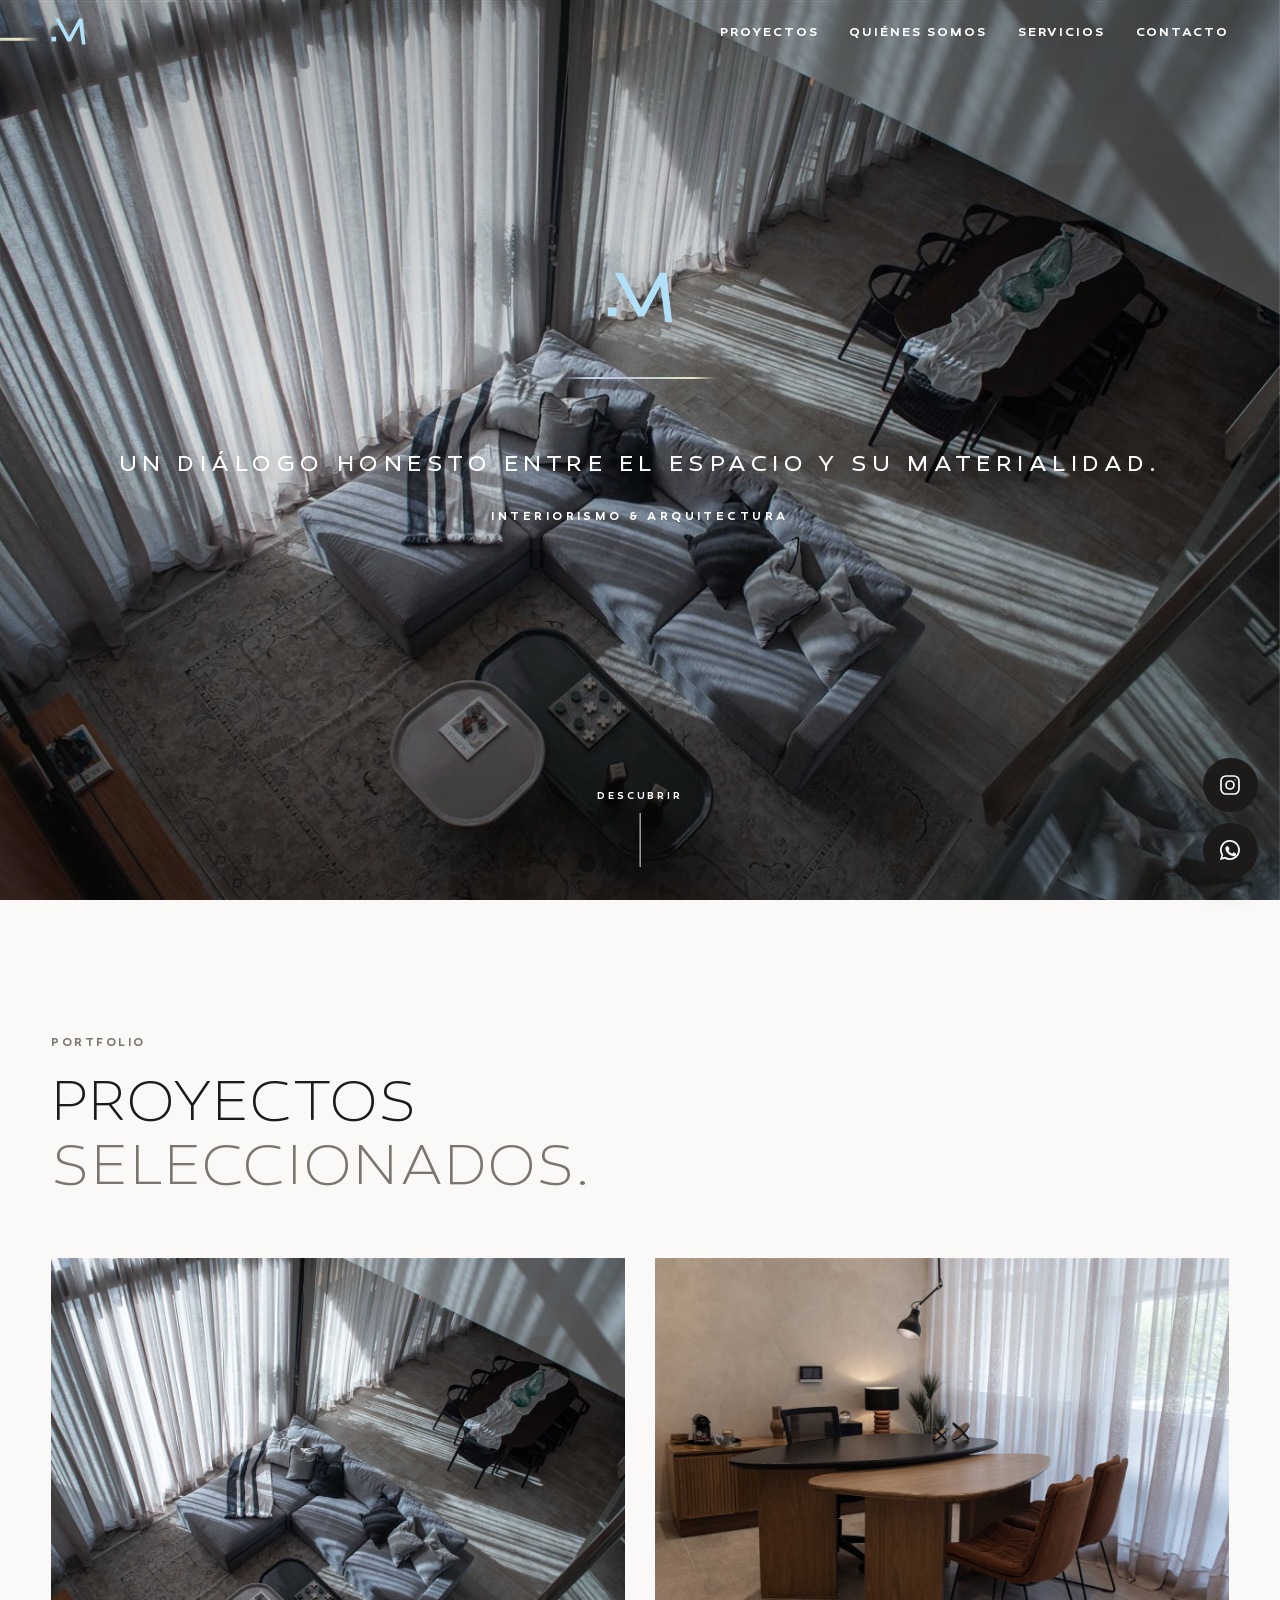
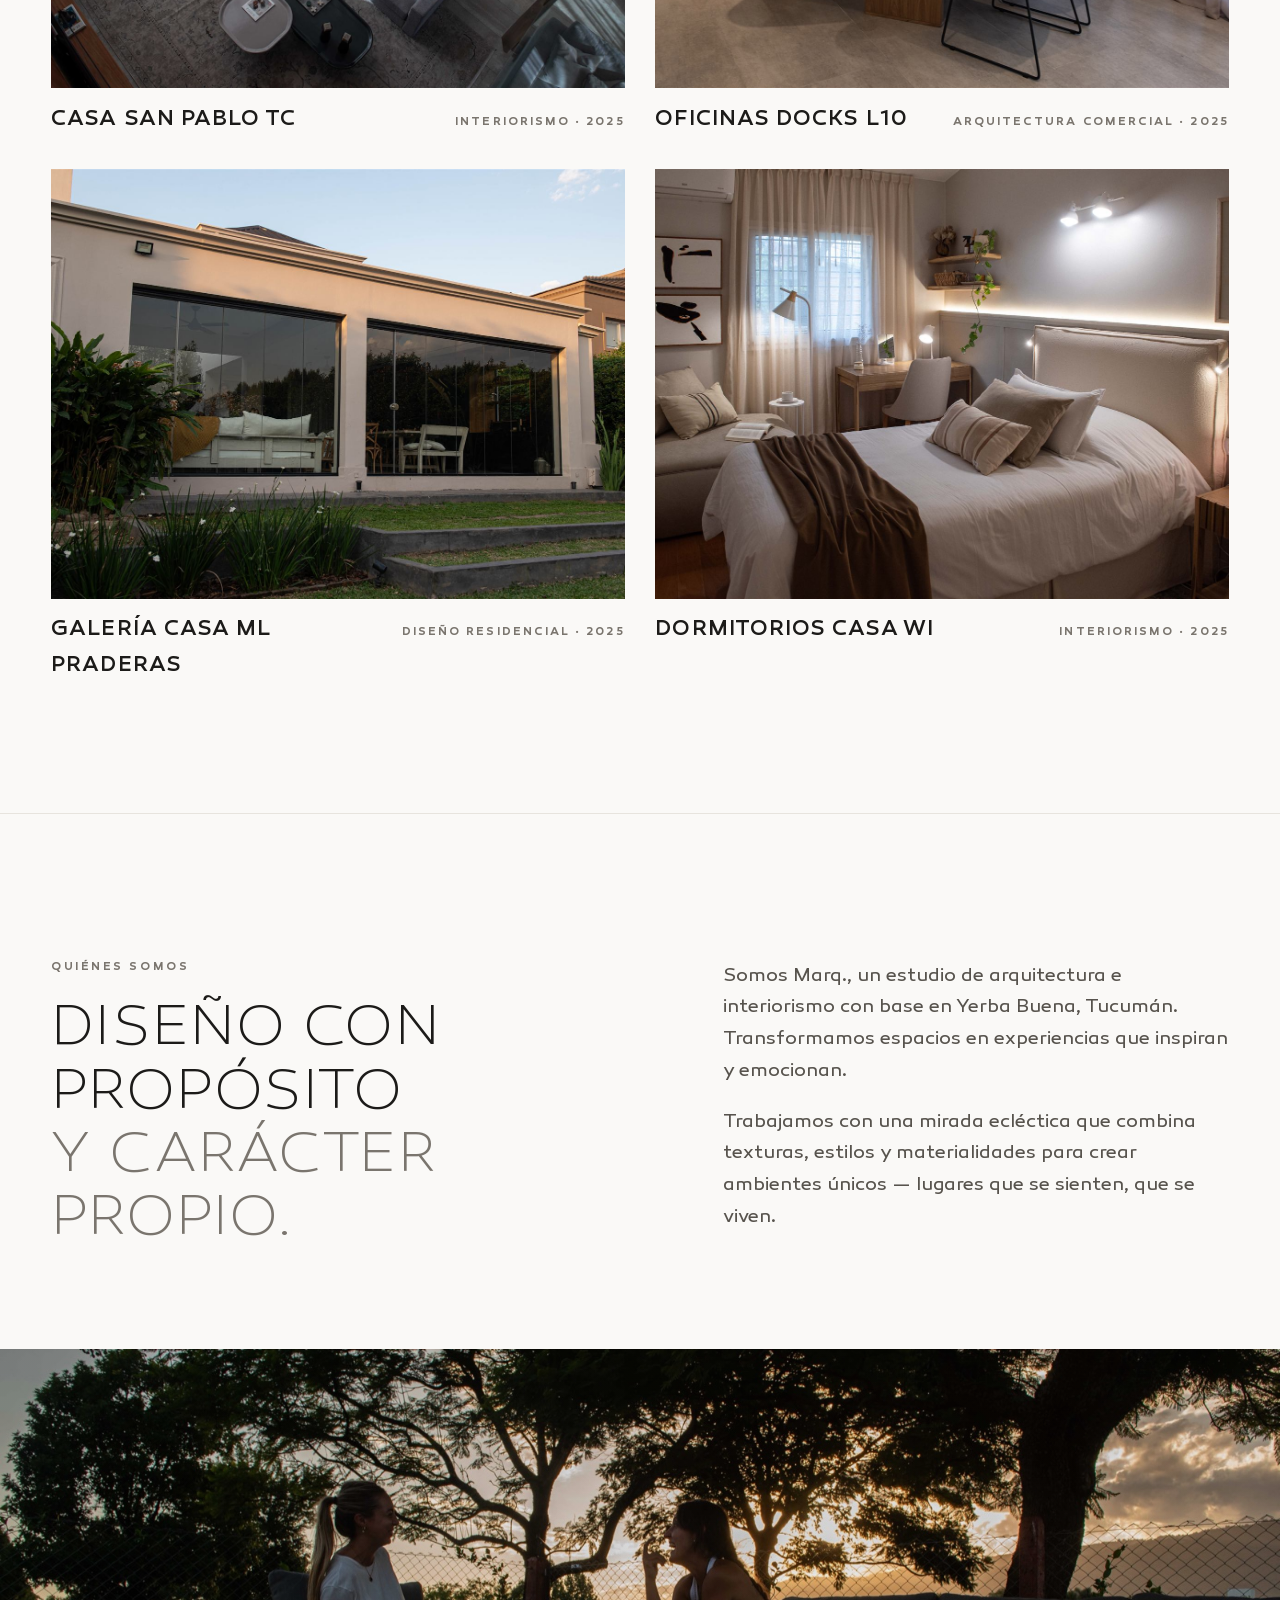
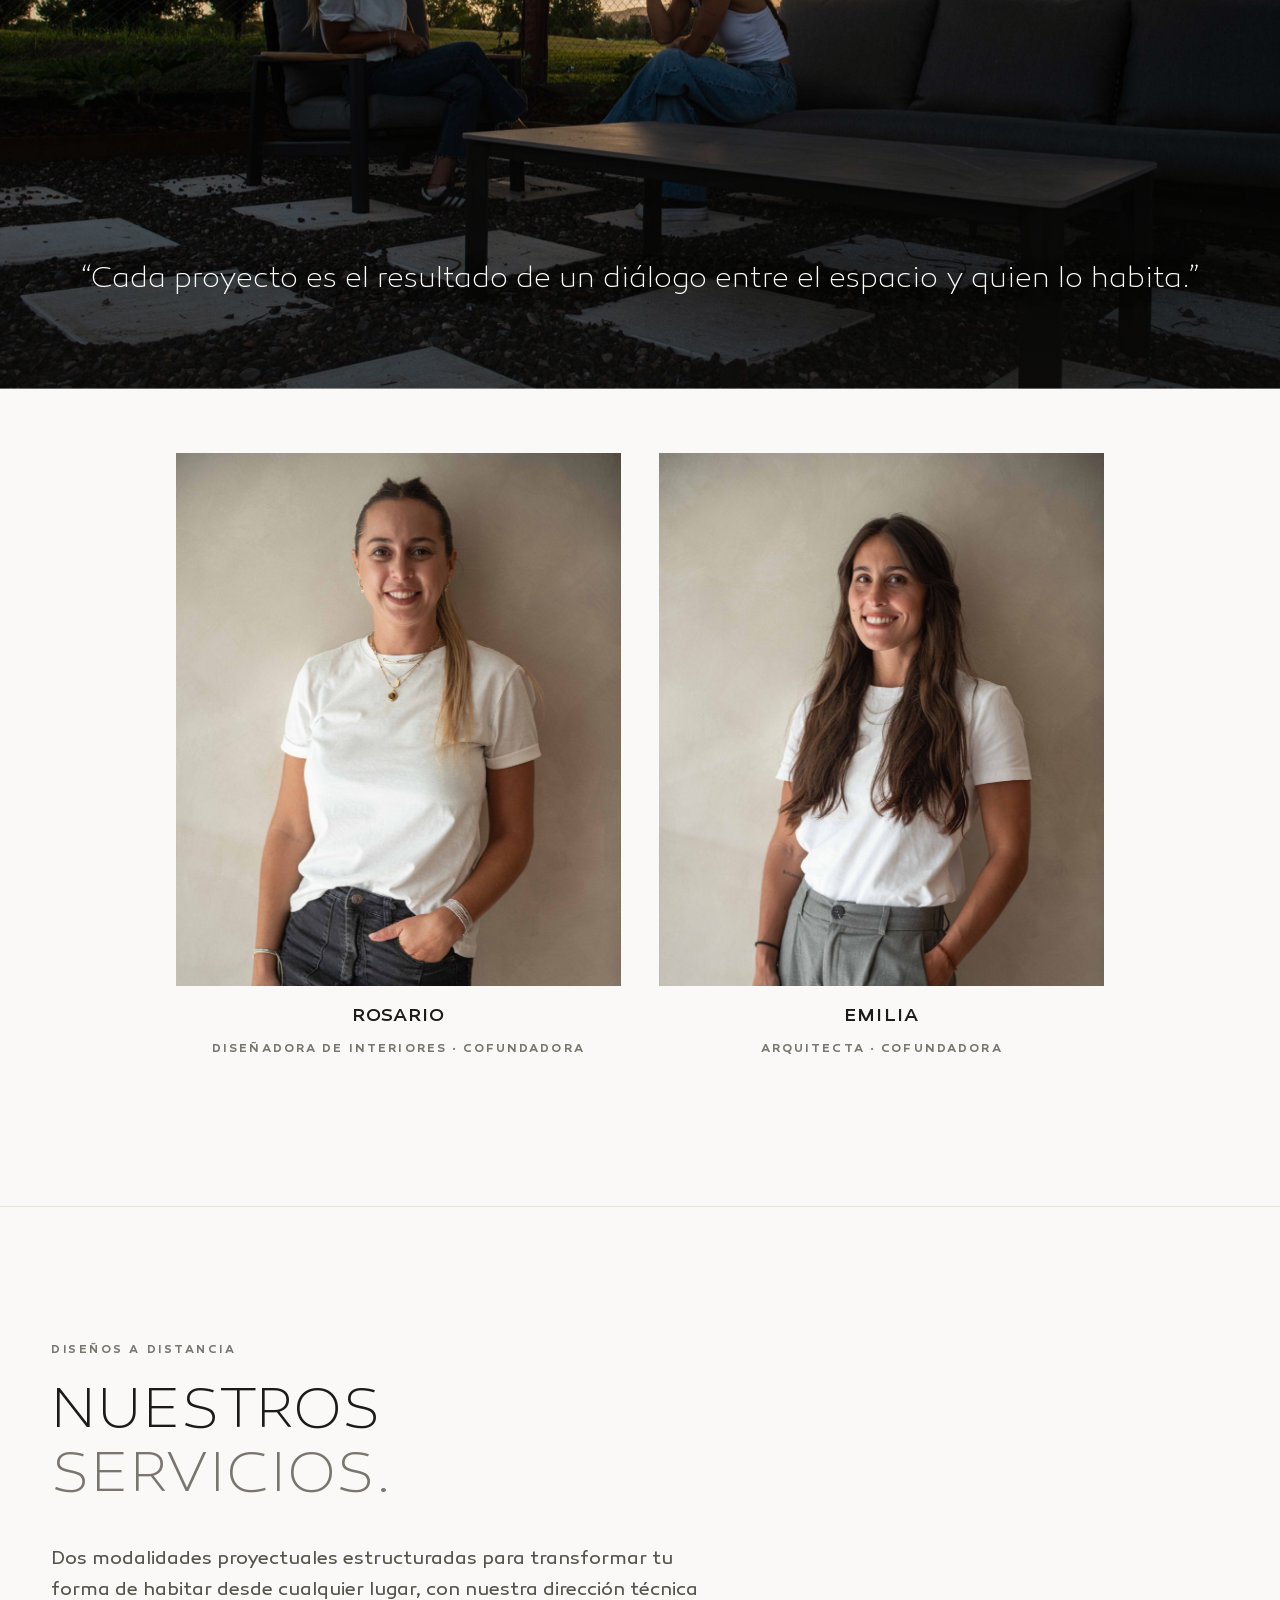
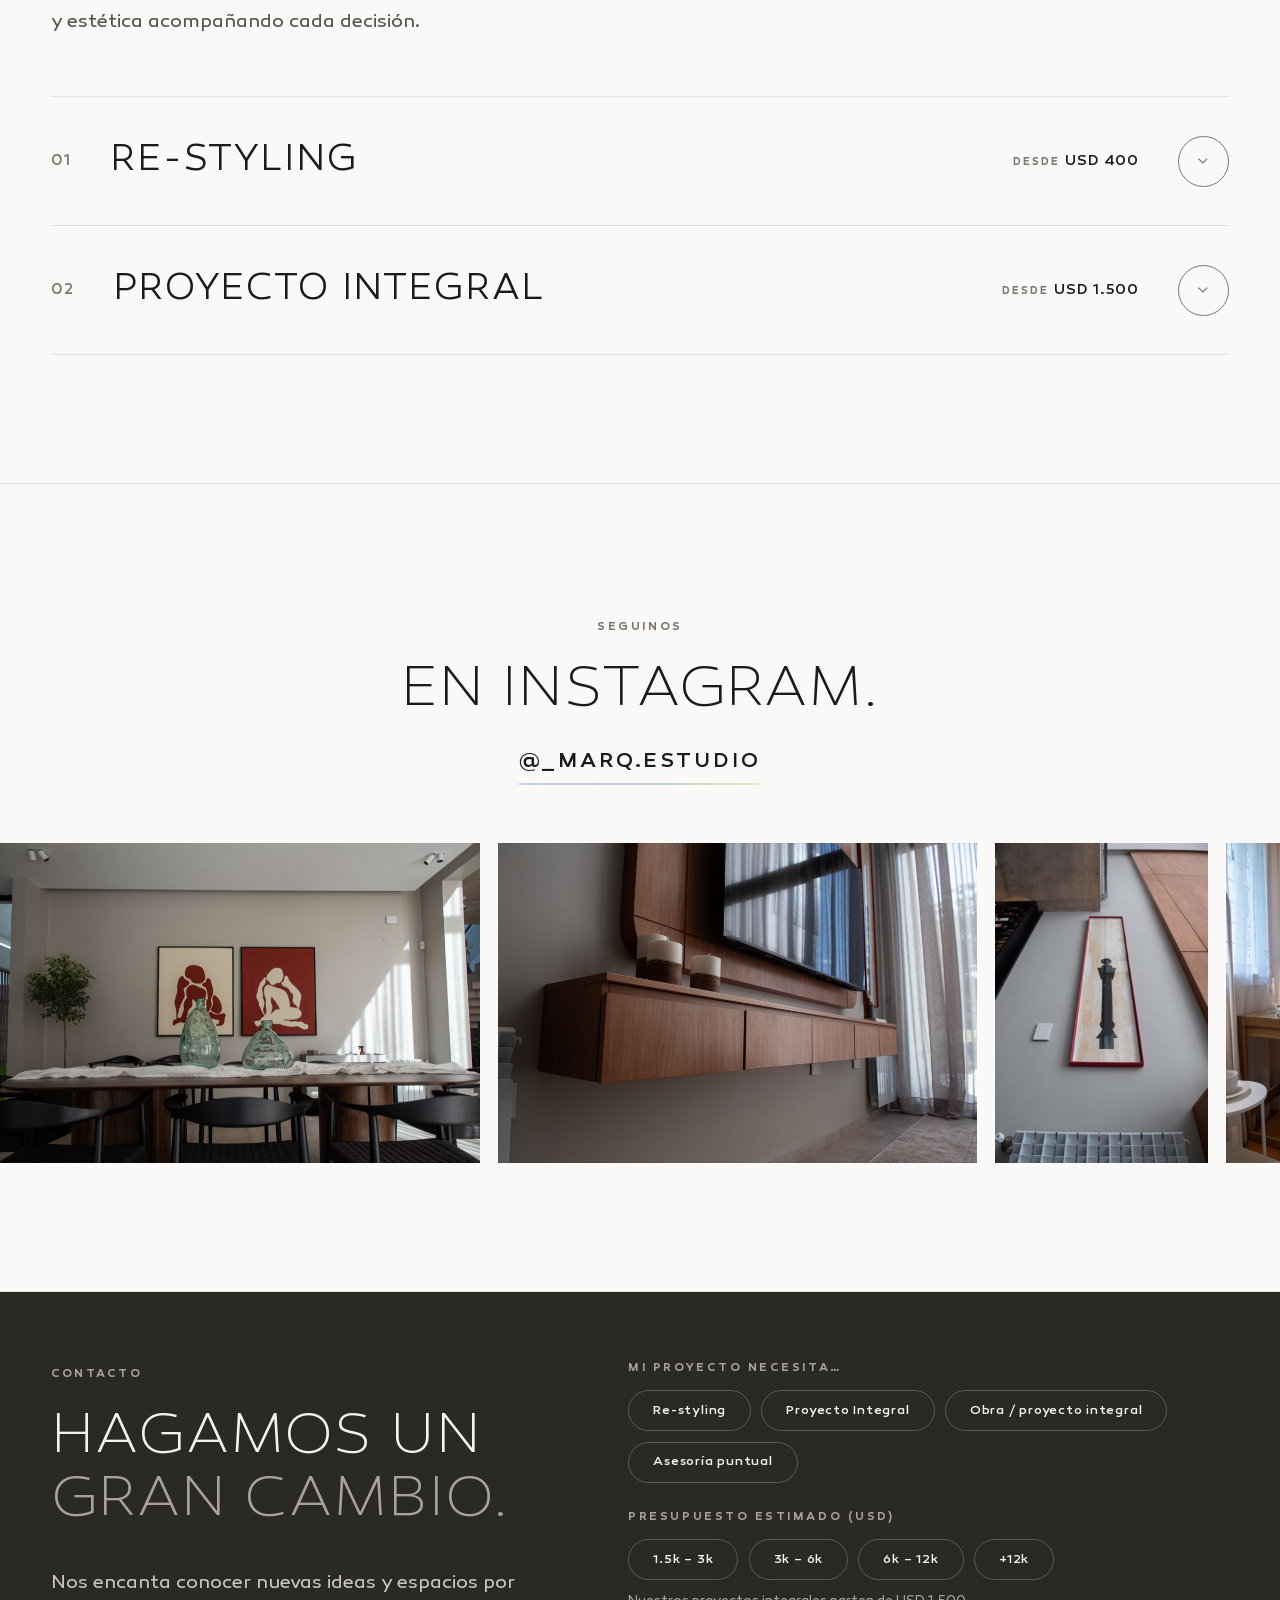
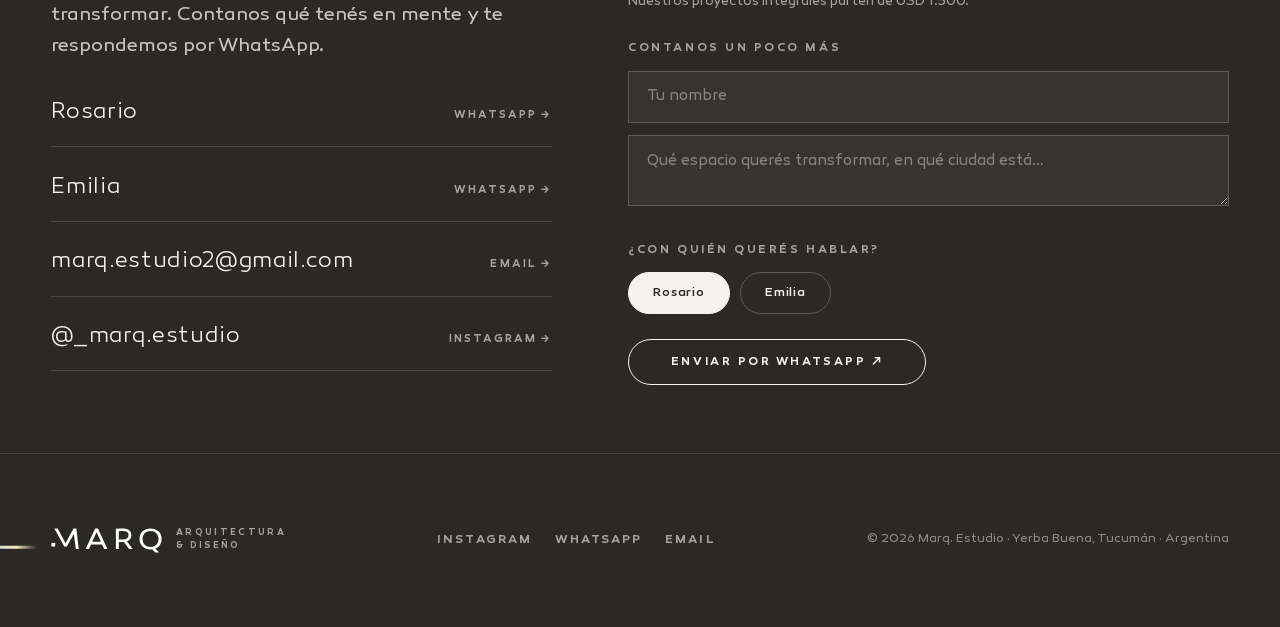
==== index.html @ 206eb99b "Contacto más compacto: el botón de envío entra en pantalla sin cortarse Se ajustan padding de secció" ====
<!DOCTYPE html>
<html lang="es">
<head>
<!--
THESIS: Vidriera-galería de Marq.: la obra fotografiada protagoniza sobre blanco cálido y
todo camino termina en un contacto por WhatsApp; rechaza el home oscuro con overlays del sitio anterior.
OWN-WORLD: Blanco cálido #FAF9F7, tinta #1C1B19, taupe del logo #7A756E, hairlines; Canaro (7 pesos)
como única voz; el degradé iridiscente del logo como único acento (punto de la marca, hairlines, barras).
Galerías justificadas tipo Google Fotos; franja carbón .M en cada obra.
STORY: El visitante entra por una foto a pantalla completa con la .M, entiende qué hace el estudio,
recorre obras, conoce a Rosario y Emilia, compara dos servicios con entregables y precios "desde",
y escribe por WhatsApp en un toque.
FIRST VIEWPORT: foto fullscreen con Ken Burns lento, .M centrada sobre el eslogan, nav transparente,
indicador de scroll, botón WhatsApp flotante.
FORM: dirección pineada por el cliente — estética renstudio.ar traducida a Canaro y a la marca Marq.
-->
<meta charset="utf-8">
<meta name="viewport" content="width=device-width, initial-scale=1">
<title>Marq. Estudio — Arquitectura &amp; Interiorismo</title>
<meta name="description" content="Marq. Estudio: arquitectura e interiorismo en Yerba Buena, Tucumán. Espacios que inspiran y emocionan.">
<link rel="canonical" href="https://marqestudio.com.ar/">
<meta property="og:type" content="website">
<meta property="og:site_name" content="Marq. Estudio">
<meta property="og:title" content="Marq. Estudio — Arquitectura &amp; Interiorismo">
<meta property="og:description" content="Espacios que inspiran y emocionan. Arquitectura e interiorismo en Yerba Buena, Tucumán.">
<meta property="og:url" content="https://marqestudio.com.ar/">
<meta property="og:image" content="https://marqestudio.com.ar/assets/brand/og.jpg">
<meta property="og:image:width" content="1200">
<meta property="og:image:height" content="630">
<meta property="og:locale" content="es_AR">
<meta name="twitter:card" content="summary_large_image">
<link rel="icon" href="assets/brand/favicon.svg?v=6" type="image/svg+xml">
<link rel="preload" href="assets/fonts/canaro/Canaro-ExtraLight.woff2" as="font" type="font/woff2" crossorigin>
<link rel="preload" href="assets/fonts/canaro/Canaro-Book.woff2" as="font" type="font/woff2" crossorigin>
<link rel="stylesheet" href="css/site.css?v=26">
</head>
<body>

<main id="app" style="min-height:100svh"></main>

<script src="js/site.js?v=13"></script>
<script src="js/gallery.js?v=3"></script>
<script>
(async function () {
  const { loadData, renderChrome, preloader, initReveals, animateScrollTo, gotoHashOnLoad, waLink, escapeHtml, nl2br } = window.MARQ;
  preloader();

  let data;
  try { data = await loadData(); }
  catch (e) {
    document.getElementById("app").innerHTML =
      '<p style="padding:8rem 2rem;text-align:center;color:#7A756E">No pudimos cargar el contenido. Recargá la página en unos segundos.</p>';
    console.error(e); return;
  }

  const aj = data.ajustes;
  const app = document.getElementById("app");

  const twoTone = t => String(t || "").split("\n").map((l, i) =>
    `<span${i % 2 ? ' class="tone"' : ""}>${escapeHtml(l)}</span>`).join("<br>");

  /* ---------- Secciones ---------- */
  const heroLines = String(data.inicio.eslogan || "").split("\n").map((l, i) =>
    `<span class="hl"><span style="--d:${(0.85 + i * 0.28).toFixed(2)}s">${escapeHtml(l)}</span></span>`).join("");
  const heroHtml = `
    <section class="hero" id="inicio">
      <div class="hero-media"><img src="${escapeHtml(data.inicio.imagen)}" alt="" fetchpriority="high"></div>
      <div class="hero-inner">
        <img class="hero-mark" src="assets/brand/m-celeste.svg" alt="Marq.">
        <span class="hero-line" aria-hidden="true"></span>
        <h1 class="display">${heroLines}</h1>
        <p class="hero-sub">${escapeHtml(data.inicio.sub)}</p>
      </div>
      <button class="hero-scroll" data-goto="#proyectos"><span>Descubrir</span><span class="line"></span></button>
    </section>`;

  const projHtml = `
    <section class="section" id="proyectos">
      <div class="wrap">
        <div class="section-head">
          <p class="kicker reveal">Portfolio</p>
          <h2 class="h-section reveal">${twoTone(data.proyectos.titulo)}</h2>
        </div>
        <div class="proj-grid">
          ${data.proyectos.items.map(p => `
            <a class="proj-card reveal" href="proyecto.html?p=${encodeURIComponent(p.slug)}">
              <div class="frame"><img src="Proyectos/${escapeHtml(p.slug)}/${escapeHtml(p.portada)}" alt="${escapeHtml(p.titulo)}" loading="lazy"></div>
              <div class="meta"><h3>${escapeHtml(p.titulo)}</h3><span class="cat">${escapeHtml(p.categoria)} · ${escapeHtml(p.anio)}</span></div>
            </a>`).join("")}
        </div>
      </div>
    </section>`;

  const team = data.estudio.integrantes || [];
  const aboutHtml = `
    <section class="section" id="estudio">
      <div class="wrap">
        <div class="about-head">
          <div>
            <p class="kicker reveal">Quiénes somos</p>
            <h2 class="h-section reveal" style="margin-bottom:0">${twoTone(data.estudio.titulo)}</h2>
          </div>
          <div class="about-copy">
            ${data.estudio.parrafos.map(p => `<p class="lead reveal">${escapeHtml(p)}</p>`).join("")}
          </div>
        </div>
      </div>
      <figure class="about-banner reveal-img">
        <img src="${escapeHtml(data.estudio.imagen)}" alt="Rosario y Emilia, fundadoras de Marq. Estudio" loading="lazy">
        <blockquote class="reveal">“${escapeHtml(data.estudio.cita)}”</blockquote>
      </figure>
      <div class="wrap">
        <div class="team" data-stagger>
          ${team.map(m => `
            <article>
              <div class="frame">${m.foto
                ? `<img src="${escapeHtml(m.foto)}" alt="${escapeHtml(m.nombre)}" loading="lazy">`
                : `<span class="ph mark"><span class="dot">.</span>M</span>`}</div>
              <h3>${escapeHtml(m.nombre)}</h3>
              <span class="rol">${escapeHtml(m.rol)}</span>
              <p class="bio">${escapeHtml(m.bio)}</p>
            </article>`).join("")}
        </div>
      </div>
    </section>`;

  const servHtml = `
    <section class="section" id="servicios">
      <div class="wrap">
        <div class="section-head">
          <p class="kicker reveal">Diseños a distancia</p>
          <h2 class="h-section reveal">${twoTone(data.servicios.titulo)}</h2>
          <p class="lead reveal">${escapeHtml(data.servicios.intro)}</p>
        </div>
        <div class="svc-list reveal">
          ${data.servicios.items.map((s, i) => `
            <article class="svc-item" id="serv-${escapeHtml(s.id)}">
              <button class="svc-row" aria-expanded="false" aria-controls="svc-body-${i}">
                <span class="svc-num">${String(i + 1).padStart(2, "0")}</span>
                <span class="svc-name">${escapeHtml(s.nombre)}</span>
                <span class="svc-desde">USD ${Number(s.desdeUSD).toLocaleString("es-AR")}</span>
                <span class="svc-arrow" aria-hidden="true"><svg viewBox="0 0 24 24" fill="none" stroke="currentColor" stroke-width="1.6"><path d="M6 9l6 6 6-6"/></svg></span>
              </button>
              <div class="svc-body" id="svc-body-${i}">
                <div class="svc-body-inner">
                  <div class="svc-cols">
                    <div>
                      <p class="bajada">${escapeHtml(s.bajada)}</p>
                      <ul class="para">${(s.para || []).map(x => `<li>${escapeHtml(x)}</li>`).join("")}</ul>
                    </div>
                    <div class="entregables">
                      <h4>Qué incluye</h4>
                      <ul>${(s.entregables || []).map(x => `<li>${escapeHtml(x)}</li>`).join("")}</ul>
                    </div>
                  </div>
                  ${(s.necesitamos || []).length ? `
                  <div class="necesitamos">
                    <h4>Qué necesitamos de vos</h4>
                    <ul>${s.necesitamos.map(x => `<li>${escapeHtml(x)}</li>`).join("")}</ul>
                  </div>` : ""}
                  <div class="cta-row"><button class="btn" data-goto="#contacto" data-servicio="${escapeHtml(s.nombre)}">Quiero este programa</button></div>
                </div>
              </div>
            </article>`).join("")}
        </div>
      </div>
    </section>`;

  // Instagram: marquesina infinita con fotos de las obras (estilo REN)
  const igFotos = ["01","02","03","04","05","06","07","08","09","10","11","12"].map(n => `assets/instagram/ig-${n}.jpg`);
  const igTrack = igFotos.map(src =>
    `<a href="${escapeHtml(aj.instagram)}" target="_blank" rel="noopener" aria-label="Abrir Instagram" tabindex="-1"><img src="${escapeHtml(src)}" alt="" loading="lazy"></a>`).join("");
  const followHtml = `
    <section class="section follow">
      <div class="wrap">
        <p class="kicker reveal" style="justify-content:center">Seguinos</p>
        <h2 class="h-section reveal">En Instagram.</h2>
        <a class="handle reveal" href="${escapeHtml(aj.instagram)}" target="_blank" rel="noopener">@_marq.estudio</a>
      </div>
      <div class="follow-marquee reveal" aria-hidden="false">
        <div class="marquee-track">${igTrack}${igTrack}</div>
      </div>
    </section>`;

  const contactoHtml = `
    <section class="section dark" id="contacto">
      <div class="wrap">
        <div class="contact-grid">
          <div>
            <p class="kicker reveal">Contacto</p>
            <h2 class="h-section reveal">${twoTone(data.contacto.titulo)}</h2>
            <p class="lead reveal">${escapeHtml(data.contacto.intro)}</p>
            <div class="contact-info reveal">
              ${aj.whatsapps.map(w => `
                <a class="big-link" href="${waLink(w.numero)}" target="_blank" rel="noopener">
                  <span>${escapeHtml(w.nombre)}</span><span class="tag">WhatsApp →</span>
                </a>`).join("")}
              <a class="big-link" href="mailto:${escapeHtml(aj.email)}"><span>${escapeHtml(aj.email)}</span><span class="tag">Email →</span></a>
              <a class="big-link" href="${escapeHtml(aj.instagram)}" target="_blank" rel="noopener"><span>@_marq.estudio</span><span class="tag">Instagram →</span></a>
            </div>
          </div>
          <form class="contact-form reveal" id="contact-form">
            <div class="form-block">
              <h4>Mi proyecto necesita…</h4>
              <div class="chips" id="chips-necesidad">
                ${data.contacto.necesidades.map(n => `<button type="button" class="chip" data-v="${escapeHtml(n)}">${escapeHtml(n)}</button>`).join("")}
              </div>
            </div>
            <div class="form-block">
              <h4>Presupuesto estimado (USD)</h4>
              <div class="chips" id="chips-presupuesto">
                ${aj.rangosPresupuesto.map(r => `<button type="button" class="chip" data-v="${escapeHtml(r)}">${escapeHtml(r)}</button>`).join("")}
              </div>
              <p class="form-note">Nuestros proyectos integrales parten de USD ${Number(aj.precioMinimoUSD).toLocaleString("es-AR")}.</p>
            </div>
            <div class="form-block">
              <h4>Contanos un poco más</h4>
              <div class="field"><input type="text" id="f-nombre" placeholder="Tu nombre" autocomplete="name"></div>
              <div class="field"><textarea id="f-msg" rows="2" placeholder="Qué espacio querés transformar, en qué ciudad está…"></textarea></div>
            </div>
            <div class="form-block">
              <h4>¿Con quién querés hablar?</h4>
              <div class="chips" id="chips-wa">
                ${aj.whatsapps.map((w, i) => `<button type="button" class="chip${i === 0 ? " sel" : ""}" data-wa="${escapeHtml(w.numero)}">${escapeHtml(w.nombre)}</button>`).join("")}
              </div>
            </div>
            <div class="send-row">
              <button type="button" class="btn btn-send" id="send-wa">Enviar por WhatsApp&nbsp;↗</button>
            </div>
          </form>
        </div>
      </div>
    </section>`;

  app.innerHTML = heroHtml + projHtml + aboutHtml + servHtml + followHtml + contactoHtml;
  renderChrome(data, { onHero: true, base: "" });
  initReveals();
  gotoHashOnLoad();

  /* ---------- Interacción ---------- */
  // scroll suave a anclas + preselección de servicio
  document.addEventListener("click", e => {
    const go = e.target.closest("[data-goto]");
    if (!go) return;
    const target = document.querySelector(go.dataset.goto);
    if (target) animateScrollTo(target.getBoundingClientRect().top + window.scrollY);
    if (go.dataset.servicio) {
      document.querySelectorAll("#chips-necesidad .chip").forEach(c => {
        if (c.dataset.v === go.dataset.servicio) { c.classList.add("sel"); }
      });
    }
  });

  // acordeón de servicios (uno abierto a la vez)
  document.querySelectorAll(".svc-row").forEach(row => {
    row.addEventListener("click", () => {
      const item = row.closest(".svc-item");
      const open = item.classList.contains("open");
      document.querySelectorAll(".svc-item.open").forEach(x => {
        x.classList.remove("open");
        x.querySelector(".svc-row").setAttribute("aria-expanded", "false");
      });
      if (!open) {
        item.classList.add("open");
        row.setAttribute("aria-expanded", "true");
      }
    });
  });

  // chips selección única por grupo (necesidad admite varias; persona siempre queda una elegida)
  ["chips-necesidad", "chips-presupuesto", "chips-wa"].forEach(id => {
    const g = document.getElementById(id);
    g.addEventListener("click", e => {
      const chip = e.target.closest(".chip");
      if (!chip) return;
      const multi = id === "chips-necesidad";
      if (!multi) g.querySelectorAll(".chip").forEach(c => { if (c !== chip) c.classList.remove("sel"); });
      if (id === "chips-wa") chip.classList.add("sel");
      else chip.classList.toggle("sel");
    });
  });

  // enviar por WhatsApp
  document.getElementById("send-wa").addEventListener("click", () => {
    const persona = document.querySelector("#chips-wa .chip.sel") || document.querySelector("#chips-wa .chip");
    const nec = [...document.querySelectorAll("#chips-necesidad .chip.sel")].map(c => c.dataset.v);
    const pres = document.querySelector("#chips-presupuesto .chip.sel");
    const nombre = document.getElementById("f-nombre").value.trim();
    const msg = document.getElementById("f-msg").value.trim();
    let texto = "Hola Marq.! " + (nombre ? "Soy " + nombre + ". " : "") + "Vengo de la página web.";
    if (nec.length) texto += "\nMi proyecto necesita: " + nec.join(", ") + ".";
    if (pres) texto += "\nPresupuesto estimado: USD " + pres.dataset.v + ".";
    if (msg) texto += "\n" + msg;
    window.open(waLink(persona.dataset.wa, texto), "_blank", "noopener");
  });

  // parallax sutil del hero
  const heroImg = document.querySelector(".hero-media img");
  if (heroImg && !matchMedia("(prefers-reduced-motion: reduce)").matches) {
    addEventListener("scroll", () => {
      const y = window.scrollY;
      if (y > window.innerHeight) return; // el hero ya no está en cámara
      heroImg.style.translate = "0 " + y * 0.18 + "px";
    }, { passive: true });
  }
})();
</script>
</body>
</html>
---- css/site.css ----
/* ============================================================
   MARQ. ESTUDIO — sistema de diseño
   Mundo visual: galería blanca cálida, tinta suave, Canaro como
   única voz tipográfica, acento iridiscente tomado del logo.
   ============================================================ */

/* ---------- Fuentes ---------- */
@font-face {
  font-family: "Canaro";
  src: url("../assets/fonts/canaro/Canaro-Thin.woff2") format("woff2"),
       url("../assets/fonts/canaro/Canaro-Thin.woff") format("woff");
  font-weight: 100; font-style: normal; font-display: swap;
}
@font-face {
  font-family: "Canaro";
  src: url("../assets/fonts/canaro/Canaro-ExtraLight.woff2") format("woff2"),
       url("../assets/fonts/canaro/Canaro-ExtraLight.woff") format("woff");
  font-weight: 200; font-style: normal; font-display: swap;
}
@font-face {
  font-family: "Canaro";
  src: url("../assets/fonts/canaro/Canaro-Light.woff2") format("woff2"),
       url("../assets/fonts/canaro/Canaro-Light.woff") format("woff");
  font-weight: 300; font-style: normal; font-display: swap;
}
@font-face {
  font-family: "Canaro";
  src: url("../assets/fonts/canaro/Canaro-Book.woff2") format("woff2"),
       url("../assets/fonts/canaro/Canaro-Book.woff") format("woff");
  font-weight: 400; font-style: normal; font-display: swap;
}
@font-face {
  font-family: "Canaro";
  src: url("../assets/fonts/canaro/Canaro-Medium.woff2") format("woff2"),
       url("../assets/fonts/canaro/Canaro-Medium.woff") format("woff");
  font-weight: 500; font-style: normal; font-display: swap;
}
@font-face {
  font-family: "Canaro";
  src: url("../assets/fonts/canaro/Canaro-SemiBold.woff2") format("woff2"),
       url("../assets/fonts/canaro/Canaro-SemiBold.woff") format("woff");
  font-weight: 600; font-style: normal; font-display: swap;
}
@font-face {
  font-family: "Canaro";
  src: url("../assets/fonts/canaro/Canaro-Bold.woff2") format("woff2"),
       url("../assets/fonts/canaro/Canaro-Bold.woff") format("woff");
  font-weight: 700; font-style: normal; font-display: swap;
}

/* ---------- Tokens ---------- */
:root {
  --bg: #FAF9F7;
  --surface: #FFFFFF;
  --ink: #1C1B19;
  --ink-soft: #57534D;
  --taupe: #7A756E;
  --line: #E7E4DE;
  --band: #2B2926;
  --band-ink: #F4F2EE;
  --irid: linear-gradient(90deg, #BFD9EE 0%, #CCC2E6 30%, #C2DACB 62%, #EFE6C4 100%);
  --irid-line: linear-gradient(90deg, transparent 0%, #BFD9EE 16%, #CCC2E6 40%, #C2DACB 62%, #EFE6C4 84%, transparent 100%);
  --edge: max(var(--gutter), calc((100% - var(--max)) / 2));
  --font: "Canaro", "Avenir Next", "Century Gothic", system-ui, sans-serif;
  --ease-out: cubic-bezier(0.16, 1, 0.3, 1);
  --ease-soft: cubic-bezier(0.25, 0.1, 0.25, 1);
  --dur: 0.9s;
  --gutter: clamp(1.25rem, 4vw, 4rem);
  --max: 1440px;
}

/* ---------- Base ---------- */
*, *::before, *::after { box-sizing: border-box; }
html { scroll-behavior: smooth; }
html, body { margin: 0; padding: 0; }
body {
  background: var(--bg);
  color: var(--ink);
  font-family: var(--font);
  font-weight: 400;
  font-size: 1.0625rem;
  line-height: 1.65;
  -webkit-font-smoothing: antialiased;
  overflow-x: clip;
}
img { max-width: 100%; display: block; }
a { color: inherit; text-decoration: none; }
button { font-family: inherit; }
::selection { background: #DDD3C4; color: var(--ink); }

.wrap {
  width: min(var(--max), 100% - 2 * var(--gutter));
  margin-inline: auto;
}

/* ---------- Utilidades de tipografía ---------- */
.display {
  font-weight: 200;
  font-size: clamp(2.4rem, 6.5vw, 5.5rem);
  line-height: 1.06;
  letter-spacing: 0.01em;
  text-transform: uppercase;
  margin: 0;
  text-wrap: balance;
}
.h-section {
  margin-inline-start: -0.045em;
  font-weight: 200;
  font-size: clamp(2rem, 4.6vw, 3.6rem);
  line-height: 1.1;
  letter-spacing: 0.02em;
  text-transform: uppercase;
  margin: 0 0 0.6em;
  text-wrap: balance;
}
.kicker {
  display: inline-flex;
  align-items: center;
  gap: 0.75rem;
  font-size: 0.72rem;
  font-weight: 600;
  letter-spacing: 0.22em;
  text-transform: uppercase;
  color: var(--taupe);
  margin: 0 0 1.4rem;
}
.lead { font-size: clamp(1.05rem, 1.5vw, 1.25rem); color: var(--ink-soft); max-width: 34em; }

/* ---------- Marca ---------- */
.mark {
  font-weight: 600;
  letter-spacing: 0.04em;
  white-space: nowrap;
}
.mark .dot { color: transparent; background: var(--irid); -webkit-background-clip: text; background-clip: text; font-weight: 700; }
.wordmark {
  font-weight: 600;
  letter-spacing: 0.34em;
  text-transform: uppercase;
  white-space: nowrap;
}
.wordmark small {
  display: block;
  font-size: 0.52em;
  font-weight: 500;
  letter-spacing: 0.34em;
  color: var(--taupe);
  margin-top: 0.25em;
}

/* ---------- Preloader ---------- */
.preloader {
  position: fixed; inset: 0; z-index: 200;
  background: var(--bg);
  display: grid; place-items: center;
  transition: opacity 0.7s var(--ease-soft), visibility 0.7s;
}
.preloader.done { opacity: 0; visibility: hidden; pointer-events: none; }
.preloader .pre-mark { height: clamp(3.4rem, 8vw, 5rem); width: auto; margin-inline: auto; display: block; opacity: 0; animation: pre-in 0.9s var(--ease-out) 0.1s forwards; }
.preloader .bar {
  width: min(340px, 60vw); height: 1px; background: var(--line);
  margin-top: 2rem; position: relative; overflow: hidden;
}
.preloader .bar::after {
  content: ""; position: absolute; inset: 0;
  background: var(--irid-line);
  transform: translateX(-101%);
  animation: pre-bar 1.15s var(--ease-soft) 0.25s forwards;
}
@keyframes pre-in { from { opacity: 0; transform: translateY(12px); } to { opacity: 1; transform: none; } }
@keyframes pre-bar { to { transform: translateX(0); } }

/* ---------- Navegación ---------- */
.nav {
  position: fixed; top: 0; left: 0; right: 0; z-index: 100;
  display: flex; align-items: center; justify-content: space-between;
  gap: 1rem;
  padding: 1.1rem var(--edge);
  transition: background 0.5s var(--ease-soft), box-shadow 0.5s, padding 0.5s, color 0.4s;
}
.nav.on-hero { color: #fff; }
.nav.solid {
  color: var(--ink);
  background: var(--bg);
  box-shadow: 0 1px 0 var(--line);
  padding-block: 0.8rem;
}
.nav-side { display: flex; align-items: center; gap: clamp(0.9rem, 2vw, 1.6rem); }
.nav-brand { z-index: 2; display: block; position: relative; }
.nav-brand::before {
  content: ""; position: absolute; right: calc(100% + 0.7rem); top: 78%; translate: 0 -50%;
  width: clamp(5rem, 10vw, 12rem); height: 2.5px; border-radius: 2px;
  background: var(--irid-line);
}
.nav-brand img { height: clamp(1.4rem, 2.4vw, 1.7rem); width: auto; display: block; }
.nav-links { display: flex; gap: clamp(1rem, 2.4vw, 2.2rem); list-style: none; margin: 0; padding: 0; }
.nav-links a {
  font-size: 0.78rem; font-weight: 600; letter-spacing: 0.16em; text-transform: uppercase;
  position: relative; padding-block: 0.3rem;
}
.nav-links a::after {
  content: ""; position: absolute; left: 0; bottom: 0; height: 1.5px; width: 100%;
  background: currentColor; transform: scaleX(0); transform-origin: right;
  transition: transform 0.45s var(--ease-out);
}
.nav-links a:hover::after, .nav-links a[aria-current="true"]::after { transform: scaleX(1); transform-origin: left; }
.icon-link {
  display: inline-grid; place-items: center;
  width: 2.35rem; height: 2.35rem; border-radius: 50%;
  border: 1px solid currentColor;
  opacity: 0.92;
  transition: transform 0.4s var(--ease-out), background 0.4s, color 0.4s, border-color 0.4s;
}
.icon-link svg { width: 1.05rem; height: 1.05rem; }
.icon-link:hover { transform: translateY(-2px); background: var(--ink); color: var(--bg); border-color: var(--ink); }
.nav.on-hero .icon-link:hover { background: #fff; color: var(--ink); border-color: #fff; }

/* Menú móvil */
.nav-toggle {
  display: none;
  width: 2.6rem; height: 2.6rem;
  background: none; border: 0; cursor: pointer;
  position: relative; z-index: 130; color: inherit;
}
.nav-toggle span {
  position: absolute; left: 0.55rem; right: 0.55rem; height: 2px;
  background: currentColor; border-radius: 2px;
  transition: transform 0.4s var(--ease-out), opacity 0.3s, top 0.4s var(--ease-out);
}
.nav-toggle span:nth-child(1) { top: 0.95rem; }
.nav-toggle span:nth-child(2) { top: 1.55rem; }
body.menu-open .nav-toggle { color: var(--ink); }
body.menu-open .nav-toggle span:nth-child(1) { top: 1.25rem; transform: rotate(45deg); }
body.menu-open .nav-toggle span:nth-child(2) { top: 1.25rem; transform: rotate(-45deg); }

.mobile-menu {
  position: fixed; inset: 0; z-index: 120;
  background: var(--bg);
  display: grid; align-content: center; gap: 0.4rem;
  padding: var(--gutter);
  opacity: 0; visibility: hidden;
  transition: opacity 0.5s var(--ease-soft), visibility 0.5s;
}
body.menu-open .mobile-menu { opacity: 1; visibility: visible; }
.mobile-menu a.menu-item {
  font-size: clamp(2rem, 9vw, 3.2rem);
  font-weight: 200; letter-spacing: 0.04em; text-transform: uppercase;
  padding: 0.35rem 0;
  opacity: 0; transform: translateY(18px);
  transition: opacity 0.55s var(--ease-out), transform 0.55s var(--ease-out);
}
body.menu-open .mobile-menu a.menu-item { opacity: 1; transform: none; }
.mobile-menu .menu-foot { margin-top: 2.4rem; display: flex; gap: 1rem; color: var(--ink); }

/* ---------- Hero ---------- */
.hero {
  position: relative; min-height: 100svh;
  display: grid; place-items: center;
  overflow: clip;
  color: #fff;
}
.hero-media { position: absolute; inset: 0; }
.hero-media img {
  width: 100%; height: 100%; object-fit: cover;
  transform: scale(1.08);
  animation: kenburns 16s var(--ease-soft) forwards;
}
@keyframes kenburns { to { transform: scale(1.0); } }
.hero-media::after {
  content: ""; position: absolute; inset: 0;
  background: linear-gradient(180deg, rgba(20,19,17,0.30) 0%, rgba(20,19,17,0.12) 42%, rgba(20,19,17,0.36) 100%);
}
.hero-inner { position: relative; z-index: 2; text-align: center; padding: 0 var(--gutter); translate: 0 -5svh; }
.hero .hero-mark { height: clamp(2.3rem, 6svh, 3.2rem); width: auto; display: block; margin: 0 auto clamp(1.8rem, 6svh, 3.4rem); filter: drop-shadow(0 2px 14px rgba(0,0,0,0.35)); }
.hero-line {
  display: block; width: clamp(7rem, 12vw, 11rem); height: 2.5px; border-radius: 2px;
  background: var(--irid-line); margin: 0 auto clamp(2.4rem, 8svh, 4.4rem);
}
.hero .display {
  margin-top: 0;
  font-size: clamp(1rem, 1.8vw, 1.45rem);
  font-weight: 400;
  letter-spacing: 0.24em;
  line-height: 1.4;
  text-shadow: 0 2px 24px rgba(0,0,0,0.3);
}

/* Entrada del hero: la marca aparece, el eslogan sube línea por línea */
.hero .hero-mark, .hero-line, .hero-sub, .hero-scroll { opacity: 0; animation: hero-fade 1.4s var(--ease-out) forwards; }
.hero .hero-mark { animation-delay: 0.35s; }
.hero-line { animation-delay: 0.55s; }
.hero-sub { animation-delay: 1.9s; }
.hero-scroll { animation-delay: 2.4s; }
.hero .hl { display: block; overflow: clip; }
.hero .hl > span { display: block; transform: translateY(112%); animation: hero-line 1.5s var(--ease-out) var(--d, 0.85s) forwards; }
@keyframes hero-line { to { transform: none; } }
@keyframes hero-fade { from { opacity: 0; transform: translateY(14px); } to { opacity: 1; transform: none; } }
@media (prefers-reduced-motion: reduce) {
  .hero .hero-mark, .hero-line, .hero-sub, .hero-scroll, .hero .hl > span { animation: none; opacity: 1; transform: none; }
  .hero-media img { animation: none; transform: none; }
}
.hero-sub {
  margin-top: 1.6rem;
  font-size: 0.72rem; font-weight: 600; letter-spacing: 0.3em; text-transform: uppercase;
  opacity: 0.9;
}
.hero-scroll {
  position: absolute; bottom: 2rem; left: 50%; translate: -50% 0;
  z-index: 2; display: grid; justify-items: center; gap: 0.6rem;
  font-size: 0.62rem; font-weight: 600; letter-spacing: 0.3em; text-transform: uppercase;
  color: #fff; opacity: 0.85; background: none; border: 0; cursor: pointer;
}
.hero-scroll .line { width: 1px; height: 3.4rem; background: rgba(255,255,255,0.55); overflow: hidden; position: relative; }
.hero-scroll .line::after {
  content: ""; position: absolute; inset: 0; background: #fff;
  animation: scroll-hint 2.2s var(--ease-soft) infinite;
}
@keyframes scroll-hint {
  0% { transform: translateY(-100%); }
  55% { transform: translateY(0); }
  100% { transform: translateY(100%); }
}

/* ---------- Secciones ---------- */
.section { padding-block: clamp(4.5rem, 10vw, 8.5rem); }
.section + .section { border-top: 1px solid var(--line); }
.section-head { max-width: 60rem; }

/* En el hero la .M gigante ya nombra la marca: el wordmark del nav aparece al scrollear */
.nav.on-hero .nav-brand { opacity: 0; pointer-events: none; transition: opacity 0.4s var(--ease-soft); }
.nav.solid .nav-brand { opacity: 1; pointer-events: auto; transition: opacity 0.5s var(--ease-soft); }

/* ---------- Proyectos (portada) ---------- */
.proj-grid {
  display: grid;
  grid-template-columns: repeat(12, 1fr);
  gap: clamp(1rem, 2.4vw, 2.2rem);
  margin-top: clamp(2rem, 5vw, 3.5rem);
}
.proj-card { position: relative; display: block; grid-column: span 6; }
.proj-card .frame {
  position: relative; overflow: clip; background: var(--line);
  aspect-ratio: 4 / 3;
}
.proj-card img {
  width: 100%; height: 100%; object-fit: cover;
  transition: transform 1.1s var(--ease-out), filter 1.1s var(--ease-out);
}
.proj-card:hover img { transform: scale(1.045); }
.proj-card .frame::before {
  content: ""; position: absolute; inset: 0; z-index: 1;
  background: linear-gradient(180deg, transparent 52%, rgba(20,19,17,0.42) 100%);
  opacity: 0; transition: opacity 0.55s var(--ease-out);
}
.proj-card:hover .frame::before { opacity: 1; }
.proj-card .meta {
  display: flex; align-items: baseline; justify-content: space-between; gap: 1rem;
  padding-top: 0.9rem;
}
.proj-card h3 {
  margin: 0; font-size: clamp(1.05rem, 1.7vw, 1.35rem);
  font-weight: 500; letter-spacing: 0.05em; text-transform: uppercase;
  transition: transform 0.5s var(--ease-out);
}
.proj-card h3::after {
  content: "↗"; display: inline-block; margin-left: 0.45em;
  color: var(--taupe);
  opacity: 0; transform: translate(-4px, 4px);
  transition: opacity 0.45s var(--ease-out), transform 0.45s var(--ease-out);
}
.proj-card:hover h3 { transform: translateX(0.35rem); }
.proj-card:hover h3::after { opacity: 1; transform: none; }
.proj-card .cat { font-size: 0.72rem; font-weight: 600; letter-spacing: 0.18em; text-transform: uppercase; color: var(--taupe); white-space: nowrap; }
.proj-card .frame::after {
  content: "Ver proyecto";
  position: absolute; left: 50%; top: 50%; z-index: 2;
  translate: -50% -50%;
  padding: 0.75rem 1.5rem;
  border-radius: 999px;
  background: rgba(250,249,247,0.92);
  color: var(--ink);
  font-size: 0.68rem; font-weight: 600; letter-spacing: 0.24em; text-transform: uppercase;
  opacity: 0; scale: 0.92;
  transition: opacity 0.45s var(--ease-out), scale 0.45s var(--ease-out);
}
.proj-card:hover .frame::after { opacity: 1; scale: 1; }

/* ---------- Estudio ---------- */
.about-head {
  display: grid; grid-template-columns: minmax(0, 6fr) minmax(0, 5fr);
  gap: clamp(2rem, 5vw, 5rem);
  align-items: end;
  margin-bottom: clamp(3.4rem, 8vw, 6rem);
}
.about-banner {
  position: relative; margin: 0;
  width: 100%;
  height: min(78svh, 640px);
  overflow: clip;
}
.about-banner img { width: 100%; height: 100%; object-fit: cover; }
.about-banner::before {
  content: ""; position: absolute; inset: 0; z-index: 1;
  background: linear-gradient(180deg, rgba(20,19,17,0.12) 0%, rgba(20,19,17,0.05) 45%, rgba(20,19,17,0.45) 100%);
}
.about-banner blockquote {
  position: absolute; inset: 0; z-index: 2;
  display: grid; align-content: end; justify-items: center;
  margin: 0; padding: 0 var(--gutter) clamp(3rem, 7vw, 5.5rem);
  color: #fff; text-align: center;
  font-weight: 200;
  font-size: clamp(1.1rem, 2.3vw, 1.85rem);
  line-height: 1.35;
  text-wrap: balance;
  text-shadow: 0 2px 26px rgba(0,0,0,0.45);
}
.team { display: grid; grid-template-columns: 1fr 1fr; gap: clamp(1.4rem, 3vw, 2.6rem); margin-top: clamp(2.6rem, 6vw, 4rem); max-width: 58rem; margin-inline: auto; }
.team article { text-align: center; }
.team .frame { aspect-ratio: 3 / 3.6; overflow: clip; background: var(--line); position: relative; }
.team .frame img { width: 100%; height: 100%; object-fit: cover; object-position: center top; transition: transform 1s var(--ease-out); }
.team article:hover .frame img { transform: scale(1.04); }
.team .frame .ph {
  position: absolute; inset: 0; display: grid; place-items: center;
  color: var(--taupe); font-weight: 200; font-size: 3.4rem;
}
.team h3 { margin: 1rem 0 0.1rem; font-size: 1.15rem; font-weight: 500; letter-spacing: 0.06em; text-transform: uppercase; }
.team .rol { font-size: 0.74rem; font-weight: 600; letter-spacing: 0.18em; text-transform: uppercase; color: var(--taupe); }
.team p.bio { color: var(--ink-soft); font-size: 0.98rem; margin-top: 0.7rem; }

/* ---------- Servicios (acordeón estilo lista) ---------- */
.h-section .tone { color: var(--taupe); }
.section.dark .h-section .tone { color: #A8A29A; }

/* Foco visible al navegar con teclado */
:focus-visible { outline: 2px solid var(--taupe); outline-offset: 3px; }
.section.dark :focus-visible { outline-color: var(--band-ink); }

.svc-list { margin-top: clamp(2.4rem, 5vw, 3.6rem); border-bottom: 1px solid var(--line); }
.svc-item { border-top: 1px solid var(--line); }
.svc-row {
  width: 100%;
  display: grid;
  grid-template-columns: auto 1fr auto auto;
  align-items: center;
  gap: clamp(1rem, 3vw, 2.4rem);
  padding: clamp(1.4rem, 3.6vw, 2.4rem) 0;
  background: none; border: 0; cursor: pointer;
  color: var(--ink); text-align: left;
  transition: opacity 0.3s;
}
.svc-num { font-size: 0.95rem; font-weight: 500; color: var(--taupe); letter-spacing: 0.08em; }
.svc-name {
  font-weight: 300;
  font-size: clamp(1.35rem, 3.4vw, 2.3rem);
  letter-spacing: 0.05em; text-transform: uppercase; line-height: 1.1;
  transition: color 0.35s, transform 0.55s var(--ease-out);
}
.svc-row:hover .svc-name, .svc-item.open .svc-name { color: var(--taupe); }
.svc-row:hover .svc-name { transform: translateX(0.5rem); }
.svc-desde {
  font-size: 0.92rem; font-weight: 500; letter-spacing: 0.06em;
  color: var(--ink); white-space: nowrap;
  transition: color 0.35s;
}
.svc-desde::before {
  content: "desde"; display: inline-block; margin-right: 0.5em;
  font-size: 0.68rem; font-weight: 600; letter-spacing: 0.18em; text-transform: uppercase;
  color: var(--taupe);
}
.svc-row:hover .svc-desde { color: var(--taupe); }
.svc-arrow {
  display: grid; place-items: center;
  width: clamp(2.6rem, 5vw, 3.2rem); height: clamp(2.6rem, 5vw, 3.2rem);
  border: 1px solid var(--taupe); border-radius: 50%;
  color: var(--taupe);
  transition: transform 0.55s var(--ease-out), background 0.35s, color 0.35s;
}
.svc-arrow svg { width: 1.1rem; height: 1.1rem; }
.svc-row:hover .svc-arrow { background: var(--ink); border-color: var(--ink); color: var(--bg); }
.svc-item.open .svc-arrow { transform: rotate(180deg); }

.svc-body {
  display: grid; grid-template-rows: 0fr;
  transition: grid-template-rows 0.7s var(--ease-out);
}
.svc-item.open .svc-body { grid-template-rows: 1fr; }
.svc-body-inner { overflow: hidden; min-height: 0; }
.svc-cols {
  display: grid; grid-template-columns: minmax(0, 5fr) minmax(0, 7fr);
  gap: clamp(1.6rem, 4vw, 4rem);
  padding: 0.4rem 0 clamp(2rem, 4.5vw, 3rem);
  opacity: 0; transform: translateY(14px);
  transition: opacity 0.55s var(--ease-out), transform 0.55s var(--ease-out);
}
.svc-item.open .svc-cols { opacity: 1; transform: none; transition-delay: 0.12s; }
.svc-cols .bajada { color: var(--ink-soft); margin: 0; max-width: 30em; }
.svc-cols .para { margin: 1.4rem 0 0; padding: 0; list-style: none; display: grid; gap: 0.45rem; }
.svc-cols .para li { font-size: 0.92rem; color: var(--ink-soft); padding-left: 1.1rem; position: relative; }
.svc-cols .para li::before { content: "—"; position: absolute; left: 0; color: var(--taupe); }
.entregables h4 {
  margin: 0 0 1rem; font-size: 0.72rem; font-weight: 600; letter-spacing: 0.22em; text-transform: uppercase; color: var(--taupe);
}
.entregables ul { margin: 0; padding: 0; list-style: none; counter-reset: entregable; }
.entregables li {
  padding: 0.85rem 0;
  border-top: 1px solid var(--line);
  font-size: 0.98rem;
  display: flex; gap: 0.9rem; align-items: baseline;
}
.entregables li::before {
  content: counter(entregable, decimal-leading-zero);
  counter-increment: entregable;
  font-size: 0.7rem; font-weight: 600; letter-spacing: 0.08em; color: var(--taupe);
}
.cta-row { margin-top: 1.8rem; padding-bottom: clamp(2rem, 4.5vw, 3rem); }

/* Lo que el cliente aporta: checklist para preparar antes de escribir */
.necesitamos {
  margin-top: 0.4rem;
  padding: clamp(1.3rem, 2.6vw, 1.9rem) clamp(1.3rem, 2.8vw, 2.2rem);
  background: var(--surface);
  border: 1px solid var(--line);
  opacity: 0; transform: translateY(14px);
  transition: opacity 0.55s var(--ease-out), transform 0.55s var(--ease-out);
}
.svc-item.open .necesitamos { opacity: 1; transform: none; transition-delay: 0.2s; }
.necesitamos h4 {
  margin: 0 0 1rem;
  font-size: 0.72rem; font-weight: 600; letter-spacing: 0.22em; text-transform: uppercase;
  color: var(--taupe);
}
.necesitamos ul {
  margin: 0; padding: 0; list-style: none;
  display: grid; gap: 0.75rem;
  grid-template-columns: repeat(auto-fit, minmax(19rem, 1fr));
}
.necesitamos li {
  position: relative; padding-left: 1.5rem;
  font-size: 0.95rem; color: var(--ink-soft);
}
.necesitamos li::before {
  content: ""; position: absolute; left: 0.15rem; top: 0.6em;
  width: 0.4rem; height: 0.4rem; border-radius: 50%;
  background: var(--taupe);
}

.btn {
  display: inline-flex; align-items: center; gap: 0.7rem;
  padding: 0.95rem 2rem;
  background: var(--ink); color: var(--bg);
  border-radius: 999px;
  font-size: 0.72rem; font-weight: 600; letter-spacing: 0.22em; text-transform: uppercase;
  border: 1px solid var(--ink); cursor: pointer;
  transition: background 0.4s var(--ease-out), color 0.4s, transform 0.4s var(--ease-out);
}
.btn:hover { background: transparent; color: var(--ink); transform: translateY(-2px); }
.btn.ghost { background: transparent; color: var(--ink); }
.btn.ghost:hover { background: var(--ink); color: var(--bg); }

/* ---------- Contacto ---------- */
.contact-grid {
  display: grid; grid-template-columns: minmax(0, 5fr) minmax(0, 6fr);
  gap: clamp(2.4rem, 6vw, 6rem);
  align-items: start;
}
.contact-info { display: grid; gap: 1.4rem; margin-top: 2rem; }
.contact-info a.big-link {
  font-size: clamp(1.1rem, 2vw, 1.4rem); font-weight: 300; letter-spacing: 0.03em;
  border-bottom: 1px solid var(--line); padding-bottom: 0.9rem;
  display: flex; justify-content: space-between; align-items: baseline; gap: 1rem;
  transition: border-color 0.4s;
}
.contact-info a.big-link:hover { border-color: var(--ink); }
.contact-info a.big-link .tag { font-size: 0.68rem; font-weight: 600; letter-spacing: 0.2em; text-transform: uppercase; color: var(--taupe); }

.form-block h4 {
  margin: 0 0 0.75rem; font-size: 0.72rem; font-weight: 600; letter-spacing: 0.22em; text-transform: uppercase; color: var(--taupe);
}
.chips { display: flex; flex-wrap: wrap; gap: 0.65rem; }
.chip {
  padding: 0.72rem 1.5rem;
  border: 1px solid var(--line); background: var(--surface);
  border-radius: 999px;
  font-size: 0.8rem; font-weight: 500; letter-spacing: 0.06em;
  cursor: pointer;
  transition: border-color 0.3s, background 0.3s, color 0.3s, transform 0.3s var(--ease-out);
}
.chip:hover { border-color: var(--ink); transform: translateY(-1px); }
.chip.sel { background: var(--ink); color: var(--bg); border-color: var(--ink); }
.form-block + .form-block { margin-top: 1.6rem; }
.form-note { font-size: 0.85rem; color: var(--taupe); margin-top: 0.7rem; }
.field { margin-top: 0.8rem; }
.field input, .field textarea {
  width: 100%; padding: 0.95rem 1.1rem;
  border: 1px solid var(--line); background: var(--surface); color: var(--ink);
  font-family: inherit; font-size: 0.95rem;
  transition: border-color 0.3s;
}
.field input:focus, .field textarea:focus { outline: none; border-color: var(--ink); }
.field input::placeholder, .field textarea::placeholder { color: #94908A; }
.send-row { margin-top: 1.6rem; }
.btn-send { padding-inline: 2.6rem; }

/* ---------- Sección oscura (contacto) ---------- */
.section.dark {
  background: var(--band);
  color: var(--band-ink);
  padding-block: clamp(2.8rem, 5.5vw, 4.2rem);
}
.section.dark .kicker { color: #A8A29A; }
.section.dark .lead { color: #C9C5BE; }
.section.dark .big-link { border-bottom-color: rgba(244,242,238,0.16); }
.section.dark .big-link:hover { border-bottom-color: var(--band-ink); }
.section.dark .big-link .tag { color: #A8A29A; }
.section.dark .form-block h4 { color: #A8A29A; }
.section.dark .chip {
  background: transparent;
  border-color: rgba(244,242,238,0.24);
  color: var(--band-ink);
}
.section.dark .chip:hover { border-color: var(--band-ink); }
.section.dark .chip.sel { background: var(--band-ink); color: var(--band); border-color: var(--band-ink); }
.section.dark .field input, .section.dark .field textarea {
  background: rgba(255,255,255,0.05);
  border-color: rgba(244,242,238,0.2);
  color: var(--band-ink);
}
.section.dark .field input:focus, .section.dark .field textarea:focus { border-color: var(--band-ink); }
.section.dark .field input::placeholder, .section.dark .field textarea::placeholder { color: rgba(244,242,238,0.42); }
.section.dark .form-note { color: #A8A29A; }
.section.dark .btn { background: transparent; color: var(--band-ink); border-color: var(--band-ink); }
.section.dark .btn:hover { background: var(--band-ink); color: var(--band); }

/* ---------- Instagram / tienda strip ---------- */
.follow {
  text-align: center;
}
.follow .h-section { margin-bottom: 0.4em; }
.follow .handle {
  font-size: clamp(1rem, 2vw, 1.3rem); font-weight: 500; letter-spacing: 0.14em; text-transform: uppercase;
  border-bottom: 2px solid transparent;
  border-image: linear-gradient(90deg,#BFD9EE,#CCC2E6,#C2DACB,#EFE6C4) 1;
  padding-bottom: 0.2rem;
  display: inline-block;
  transition: opacity 0.3s;
}
.follow .handle:hover { opacity: 0.65; }
/* Marquesina infinita de fotos (estilo REN) */
.follow-marquee {
  margin-top: clamp(2.4rem, 5vw, 3.6rem);
  overflow: clip;
  cursor: pointer;
}
.marquee-track {
  display: flex;
  width: max-content;
  animation: marquee 55s linear infinite;
}
.follow-marquee:hover .marquee-track { animation-play-state: paused; }
.marquee-track a {
  flex: none; overflow: clip;
  height: clamp(200px, 30vw, 320px);
  margin-right: clamp(0.7rem, 1.4vw, 1.2rem); /* margen en vez de gap: el -50% del loop cierra exacto */
  background: var(--line);
}
.marquee-track img {
  height: 100%; width: auto; max-width: none; display: block;
  transition: transform 0.9s var(--ease-out), filter 0.6s;
}
.marquee-track a:hover img { transform: scale(1.05); filter: brightness(0.92); }
@keyframes marquee { to { transform: translateX(-50%); } }
@media (prefers-reduced-motion: reduce) {
  .marquee-track { animation: none; }
}

/* ---------- Footer ---------- */
.footer {
  background: var(--band);
  color: var(--band-ink);
  border-top: 1px solid rgba(244,242,238,0.12);
  padding: clamp(2.4rem, 6vw, 4rem) var(--edge);
  display: grid; gap: 2rem;
}
.footer-inner {
  width: min(var(--max), 100%);
  margin-inline: auto;
  display: flex; flex-wrap: wrap; justify-content: space-between; align-items: center; gap: 1.4rem 2.5rem;
}
.footer .wordmark { font-size: 1.3rem; }
.footer nav { display: flex; flex-wrap: wrap; gap: 1.4rem; }
.footer-brand { display: flex; align-items: center; gap: 0.9rem; position: relative; width: fit-content; }
.footer-brand::before {
  content: ""; position: absolute; right: calc(100% + 0.9rem); top: 76%; translate: 0 -50%;
  width: clamp(5rem, 10vw, 12rem); height: 2.5px; border-radius: 2px;
  background: var(--irid-line);
}
.footer-logo { height: clamp(1.3rem, 2.4vw, 1.6rem); width: auto; display: block; }
.footer-tag { font-size: 0.56rem; font-weight: 600; letter-spacing: 0.26em; text-transform: uppercase; color: #A8A29A; line-height: 1.5; }
.footer nav a { font-size: 0.74rem; font-weight: 600; letter-spacing: 0.18em; text-transform: uppercase; color: #A8A29A; transition: color 0.3s; }
.footer nav a:hover { color: var(--band-ink); }
.footer .fine { font-size: 0.78rem; color: #8F8A82; }
.footer .wordmark small { color: #A8A29A; }

/* ---------- Botones flotantes (Instagram + WhatsApp) ---------- */
.float-group {
  position: fixed; right: 1.4rem; bottom: 1.4rem; z-index: 90;
  display: grid; gap: 0.7rem;
}
.float-btn {
  width: 3.4rem; height: 3.4rem; border-radius: 50%;
  display: grid; place-items: center;
  background: var(--ink); color: var(--bg);
  box-shadow: 0 10px 30px -8px rgba(28,27,25,0.45);
  transition: transform 0.4s var(--ease-out), box-shadow 0.4s;
}
.float-btn svg { width: 1.5rem; height: 1.5rem; }
.float-btn:hover { transform: translateY(-3px) scale(1.04); box-shadow: 0 16px 36px -8px rgba(28,27,25,0.5); }


.proj-head { margin-block: 6.6rem 1.8rem; }
.proj-head .kicker { margin-bottom: 0.7rem; }
.proj-title {
  margin: 0;
  font-weight: 200;
  font-size: clamp(1.7rem, 3.4vw, 2.7rem);
  letter-spacing: 0.04em; text-transform: uppercase; line-height: 1.12;
  text-wrap: balance;
}
.proj-cover { position: relative; overflow: clip; }
.proj-cover img { width: 100%; height: min(78svh, 760px); object-fit: cover; }
.proj-intro {
  display: grid; grid-template-columns: minmax(0, 4fr) minmax(0, 7fr);
  gap: clamp(1.6rem, 5vw, 5rem);
  padding-block: clamp(3rem, 7vw, 5.5rem);
}
.proj-intro .meta { display: grid; gap: 0.5rem; align-content: start; }
.proj-intro .meta span { font-size: 0.74rem; font-weight: 600; letter-spacing: 0.2em; text-transform: uppercase; color: var(--taupe); }
.proj-intro .meta strong { font-weight: 500; font-size: 0.95rem; letter-spacing: 0.06em; text-transform: uppercase; }
.proj-intro p.lead { margin: 0; font-weight: 300; font-size: clamp(1.15rem, 2vw, 1.5rem); line-height: 1.5; color: var(--ink); max-width: 30em; }

/* Galería justificada (estilo Google Fotos) */
.jgallery { display: block; padding-bottom: clamp(3rem, 7vw, 5.5rem); }
.jgallery .jrow { display: flex; gap: 10px; margin-bottom: 10px; }
.jgallery .jitem {
  position: relative; overflow: clip; background: var(--line);
  cursor: zoom-in; flex: 0 0 auto;
}
.jgallery .jitem img {
  width: 100%; height: 100%; object-fit: cover;
  transition: transform 1s var(--ease-out);
}
.jgallery .jitem:hover img { transform: scale(1.035); }

.proj-next {
  border-top: 1px solid var(--line);
  padding-block: clamp(3.4rem, 8vw, 6rem);
  text-align: center;
}
.proj-next .label { font-size: 0.72rem; font-weight: 600; letter-spacing: 0.24em; text-transform: uppercase; color: var(--taupe); }
.proj-next a.next-title {
  display: block; margin-top: 0.6rem;
  font-weight: 200; font-size: clamp(1.9rem, 5vw, 3.6rem); letter-spacing: 0.03em; text-transform: uppercase;
  transition: opacity 0.35s, letter-spacing 0.6s var(--ease-out);
}
.proj-next a.next-title:hover { opacity: 0.55; letter-spacing: 0.06em; }

/* ---------- Lightbox ---------- */
.lightbox {
  position: fixed; inset: 0; z-index: 150;
  background: rgba(20, 19, 17, 0.94);
  display: grid; place-items: center;
  opacity: 0; visibility: hidden;
  transition: opacity 0.45s var(--ease-soft), visibility 0.45s;
}
.lightbox.open { opacity: 1; visibility: visible; }
.lightbox img {
  max-width: min(92vw, 1500px); max-height: 86svh;
  object-fit: contain;
  box-shadow: 0 30px 80px -20px rgba(0,0,0,0.6);
  transition: transform 0.45s var(--ease-out), opacity 0.3s;
}
.lightbox.open img { transform: none; }
.lightbox .lb-btn {
  position: absolute; z-index: 2;
  background: none; border: 0; color: #fff; cursor: pointer;
  font-size: 0.72rem; font-weight: 600; letter-spacing: 0.22em; text-transform: uppercase;
  padding: 1rem; opacity: 0.8; transition: opacity 0.3s;
}
.lightbox .lb-btn:hover { opacity: 1; }
.lb-close { top: 1rem; right: 1.2rem; }
.lb-prev { left: 0.8rem; top: 50%; translate: 0 -50%; }
.lb-next { right: 0.8rem; top: 50%; translate: 0 -50%; }
.lb-count { position: absolute; bottom: 1.4rem; left: 50%; translate: -50%; color: #fff; opacity: 0.7; font-size: 0.75rem; letter-spacing: 0.2em; }

/* ---------- Reveals ---------- */
/* durante la navegación programada entre secciones no se anima nada: fluidez */
body.nav-scroll .reveal, body.nav-scroll .reveal-img, body.nav-scroll [data-stagger] > * { transition: none !important; }

.reveal { opacity: 0; transform: translateY(34px); transition: opacity 1s var(--ease-out), transform 1s var(--ease-out); }
.reveal.in { opacity: 1; transform: none; }
.reveal-img { clip-path: inset(8% 6% 8% 6%); transform: scale(1.05); transition: clip-path 1.2s var(--ease-out), transform 1.4s var(--ease-out); }
.reveal-img.in { clip-path: inset(0 0 0 0); transform: none; }
[data-stagger] > * { opacity: 0; transform: translateY(26px); transition: opacity 0.9s var(--ease-out), transform 0.9s var(--ease-out); transition-delay: calc(var(--i, 0) * 90ms); }
[data-stagger].in > * { opacity: 1; transform: none; }

/* ---------- Responsive ---------- */
@media (max-width: 960px) {
  .nav-links { display: none; }
  .nav-toggle { display: block; }
  .nav-left .icon-link { display: none; }
  .about-head, .contact-grid, .proj-intro { grid-template-columns: 1fr; }
  .about-banner { height: min(62svh, 480px); }
  .team { max-width: none; }
  .svc-cols { grid-template-columns: 1fr; }
  .proj-card:nth-child(n) { grid-column: span 12; }
  .proj-card:nth-child(n) .frame { aspect-ratio: 4 / 3; }
  .marquee-track { animation-duration: 40s; }
  .team { grid-template-columns: 1fr 1fr; }
}
@media (max-width: 560px) {
  .svc-desde { display: none; }
  .team { grid-template-columns: 1fr; }
  .jgallery .jrow { gap: 6px; margin-bottom: 6px; }
  .proj-cover img { height: 60svh; }
  .float-group { right: 1rem; bottom: 1rem; }
}

/* ---------- Movimiento reducido ---------- */
@media (prefers-reduced-motion: reduce) {
  html { scroll-behavior: auto; }
  *, *::before, *::after { animation-duration: 0.001s !important; transition-duration: 0.001s !important; }
  .reveal, .reveal-img, [data-stagger] > * { opacity: 1 !important; transform: none !important; clip-path: none !important; }
  .hero-media img { transform: none; animation: none; }
}
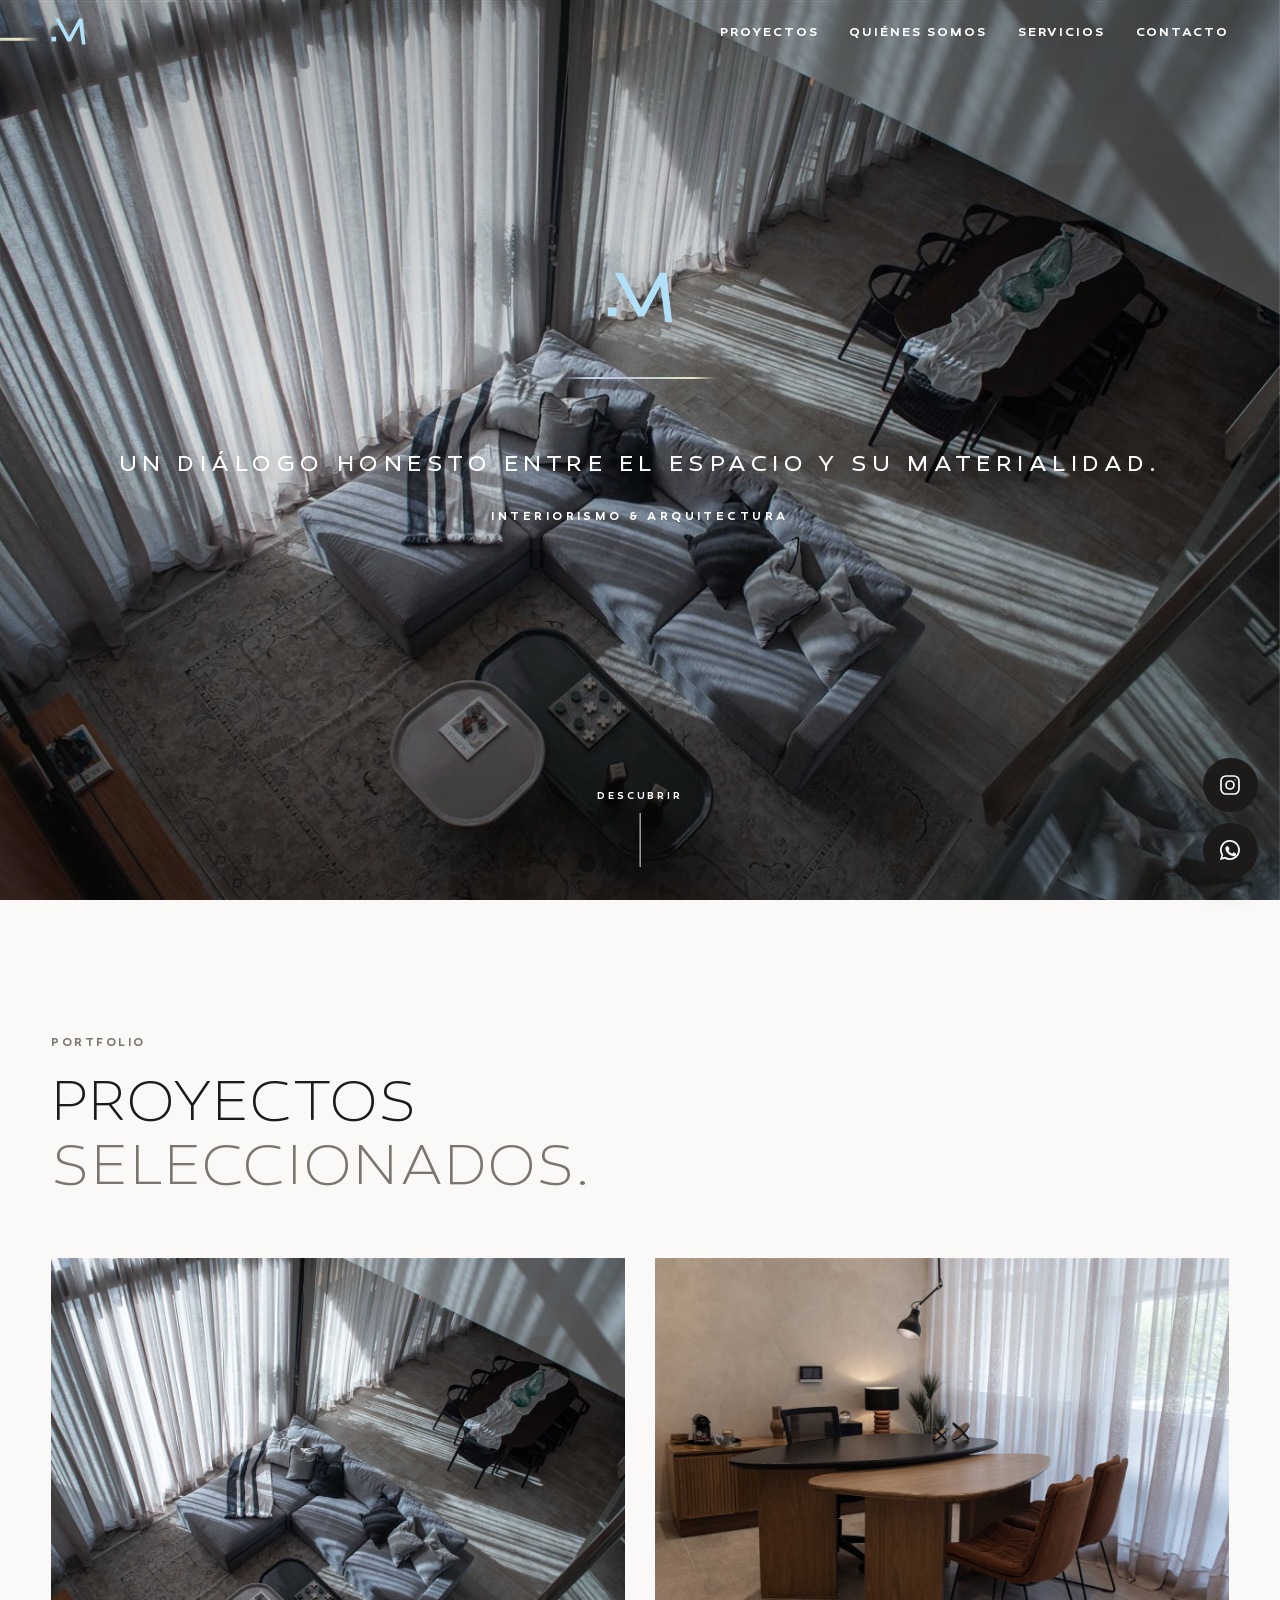
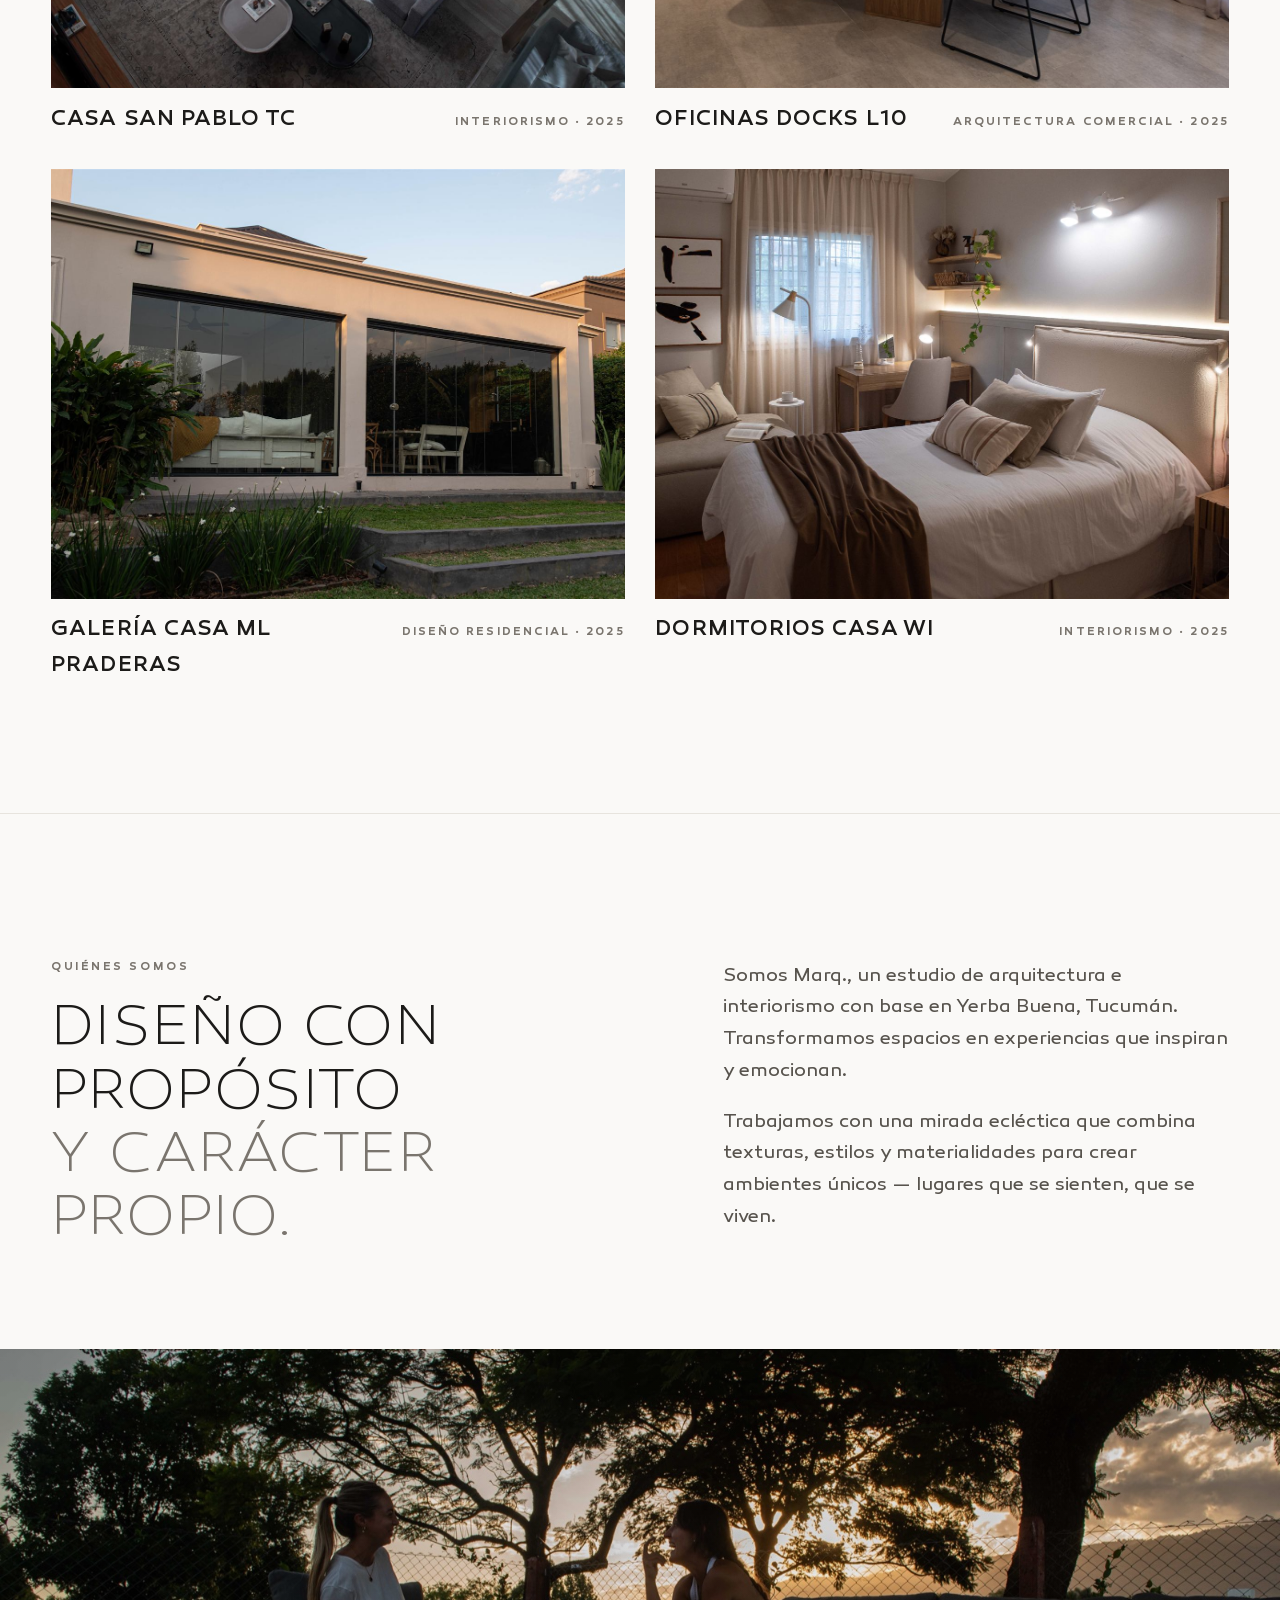
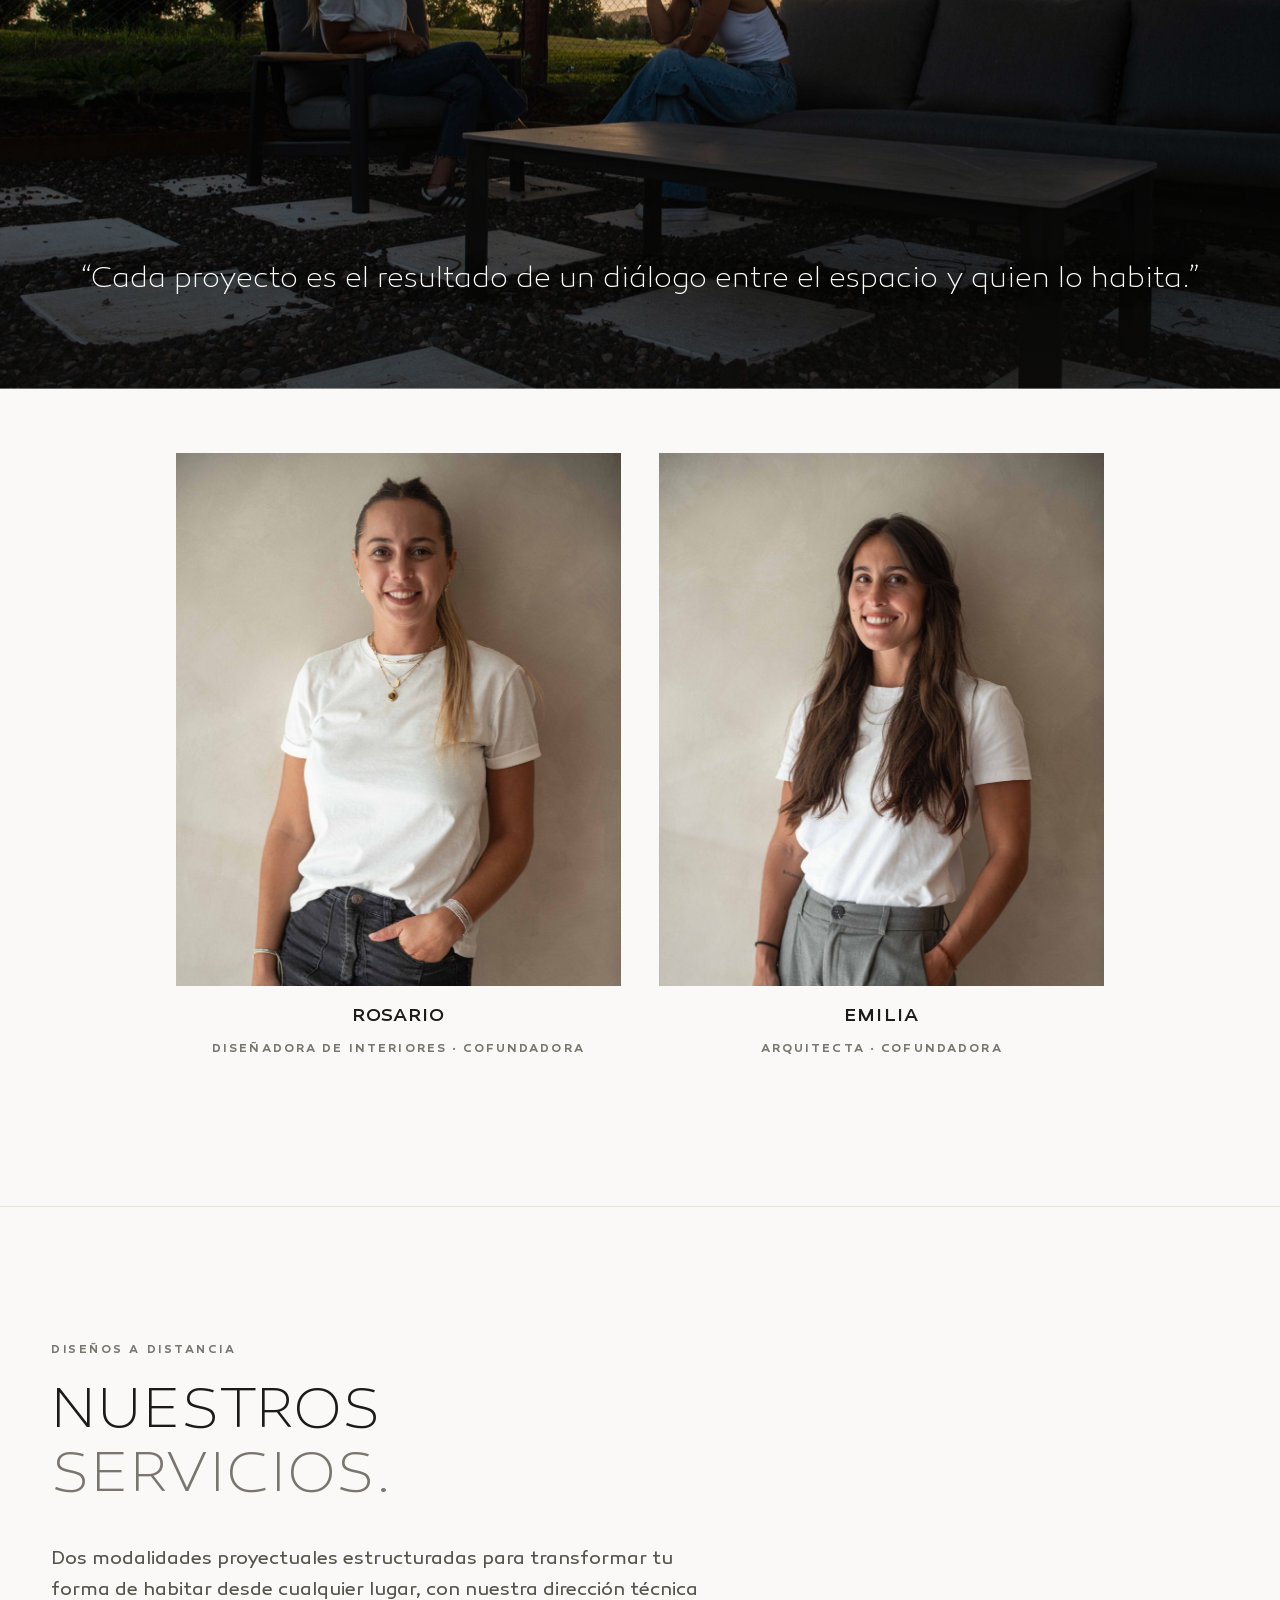
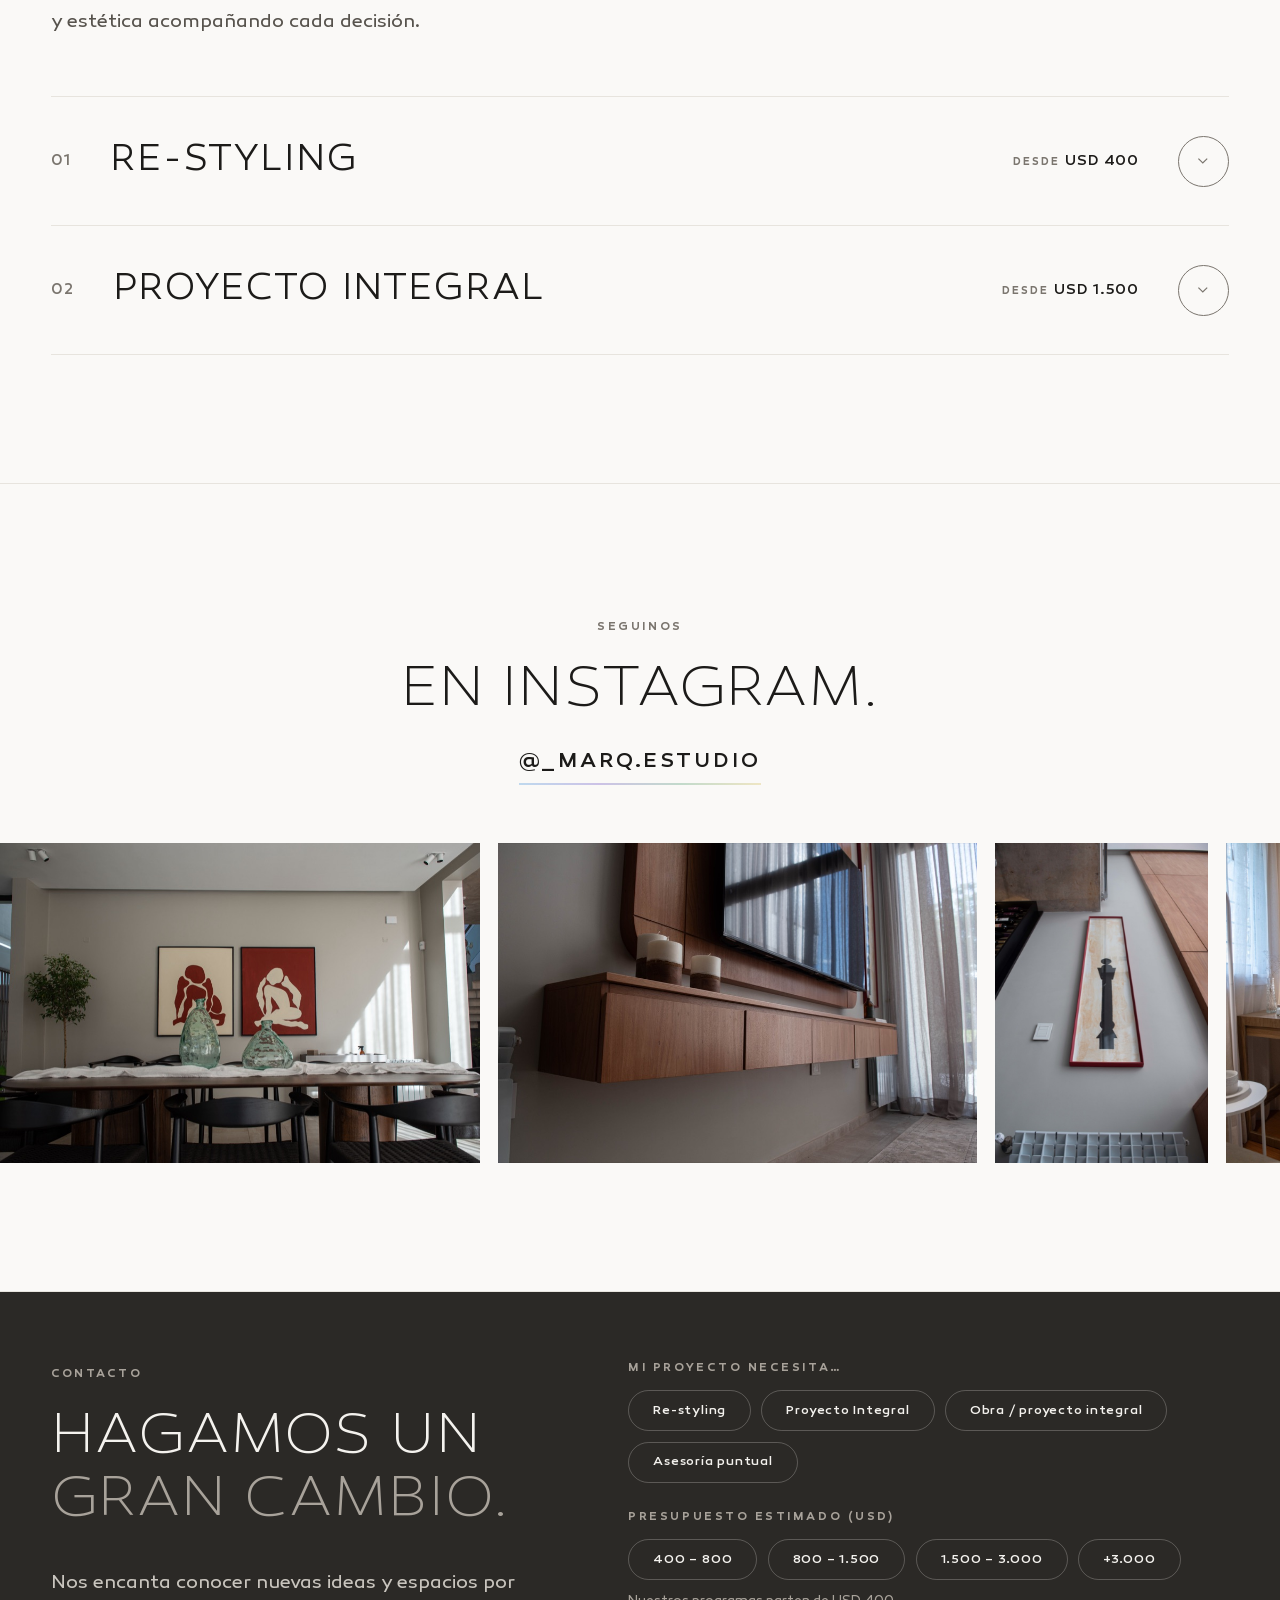
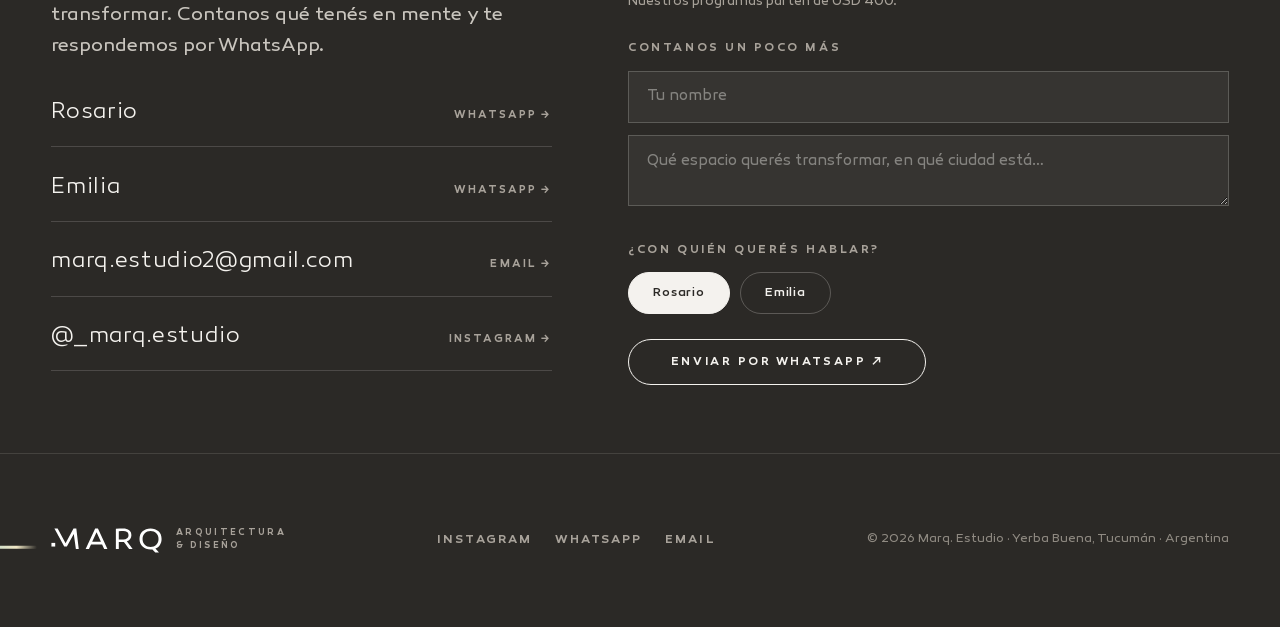
==== commit d04bd4ac: "Rangos de presupuesto desde USD 400, alineados con los precios reales El filtro arrancaba en 1.500 y" ====
--- a/index.html
+++ b/index.html
@@ -38,7 +38,7 @@
 
 <main id="app" style="min-height:100svh"></main>
 
-<script src="js/site.js?v=13"></script>
+<script src="js/site.js?v=14"></script>
 <script src="js/gallery.js?v=3"></script>
 <script>
 (async function () {
@@ -211,7 +211,7 @@
               <div class="chips" id="chips-presupuesto">
                 ${aj.rangosPresupuesto.map(r => `<button type="button" class="chip" data-v="${escapeHtml(r)}">${escapeHtml(r)}</button>`).join("")}
               </div>
-              <p class="form-note">Nuestros proyectos integrales parten de USD ${Number(aj.precioMinimoUSD).toLocaleString("es-AR")}.</p>
+              <p class="form-note">Nuestros programas parten de USD ${Number(aj.precioMinimoUSD).toLocaleString("es-AR")}.</p>
             </div>
             <div class="form-block">
               <h4>Contanos un poco más</h4>
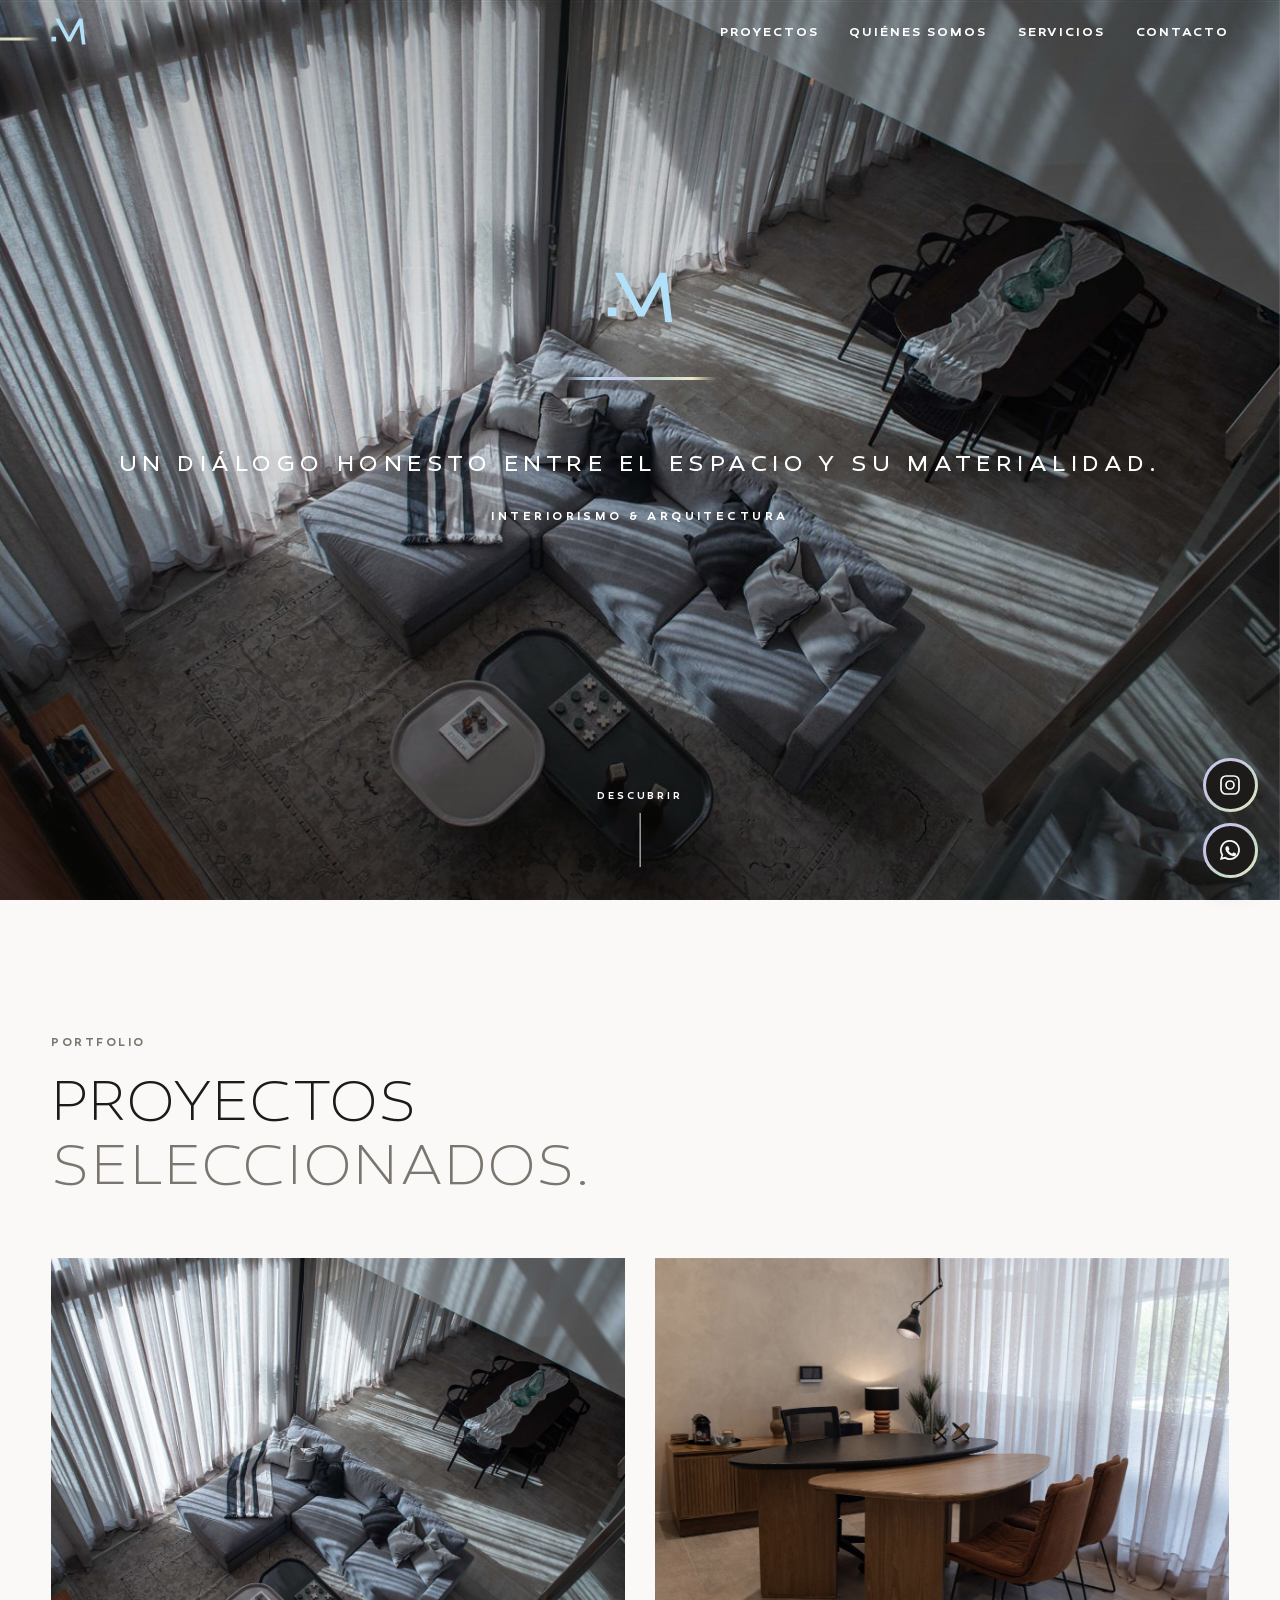
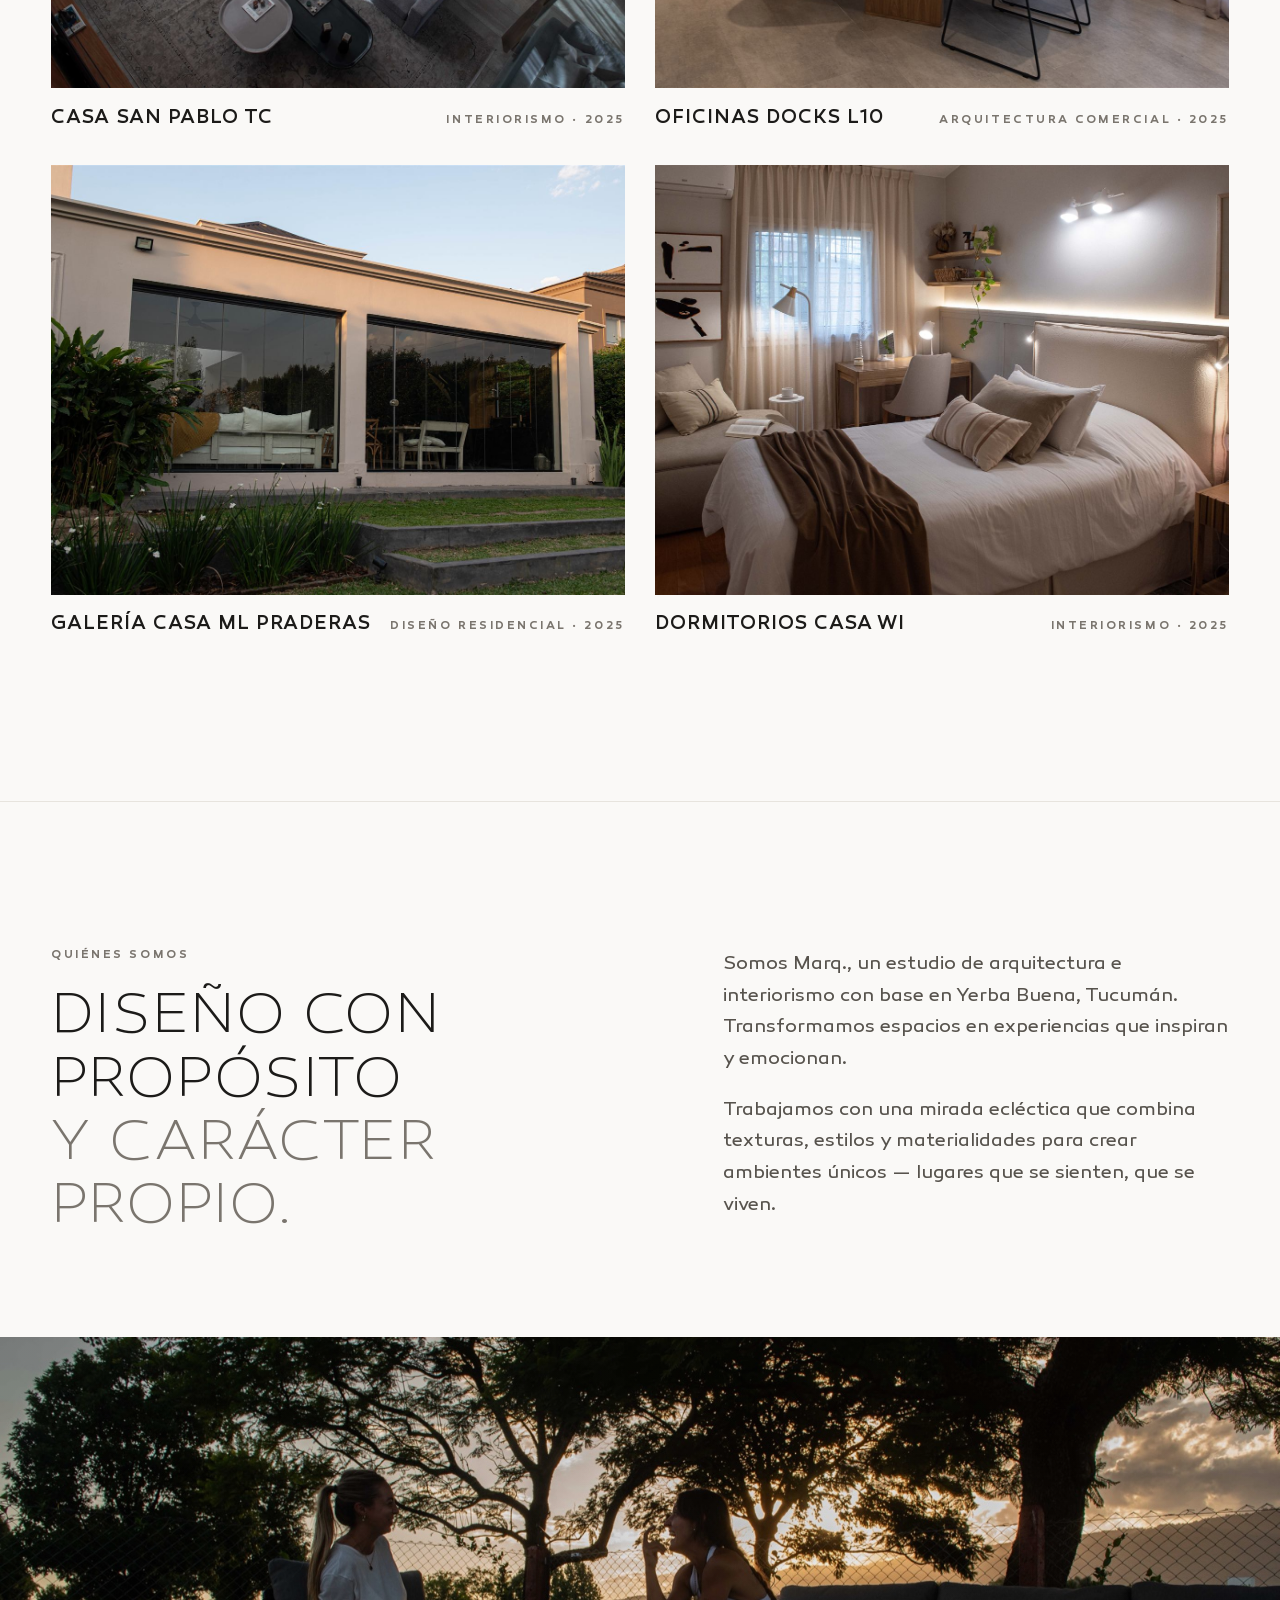
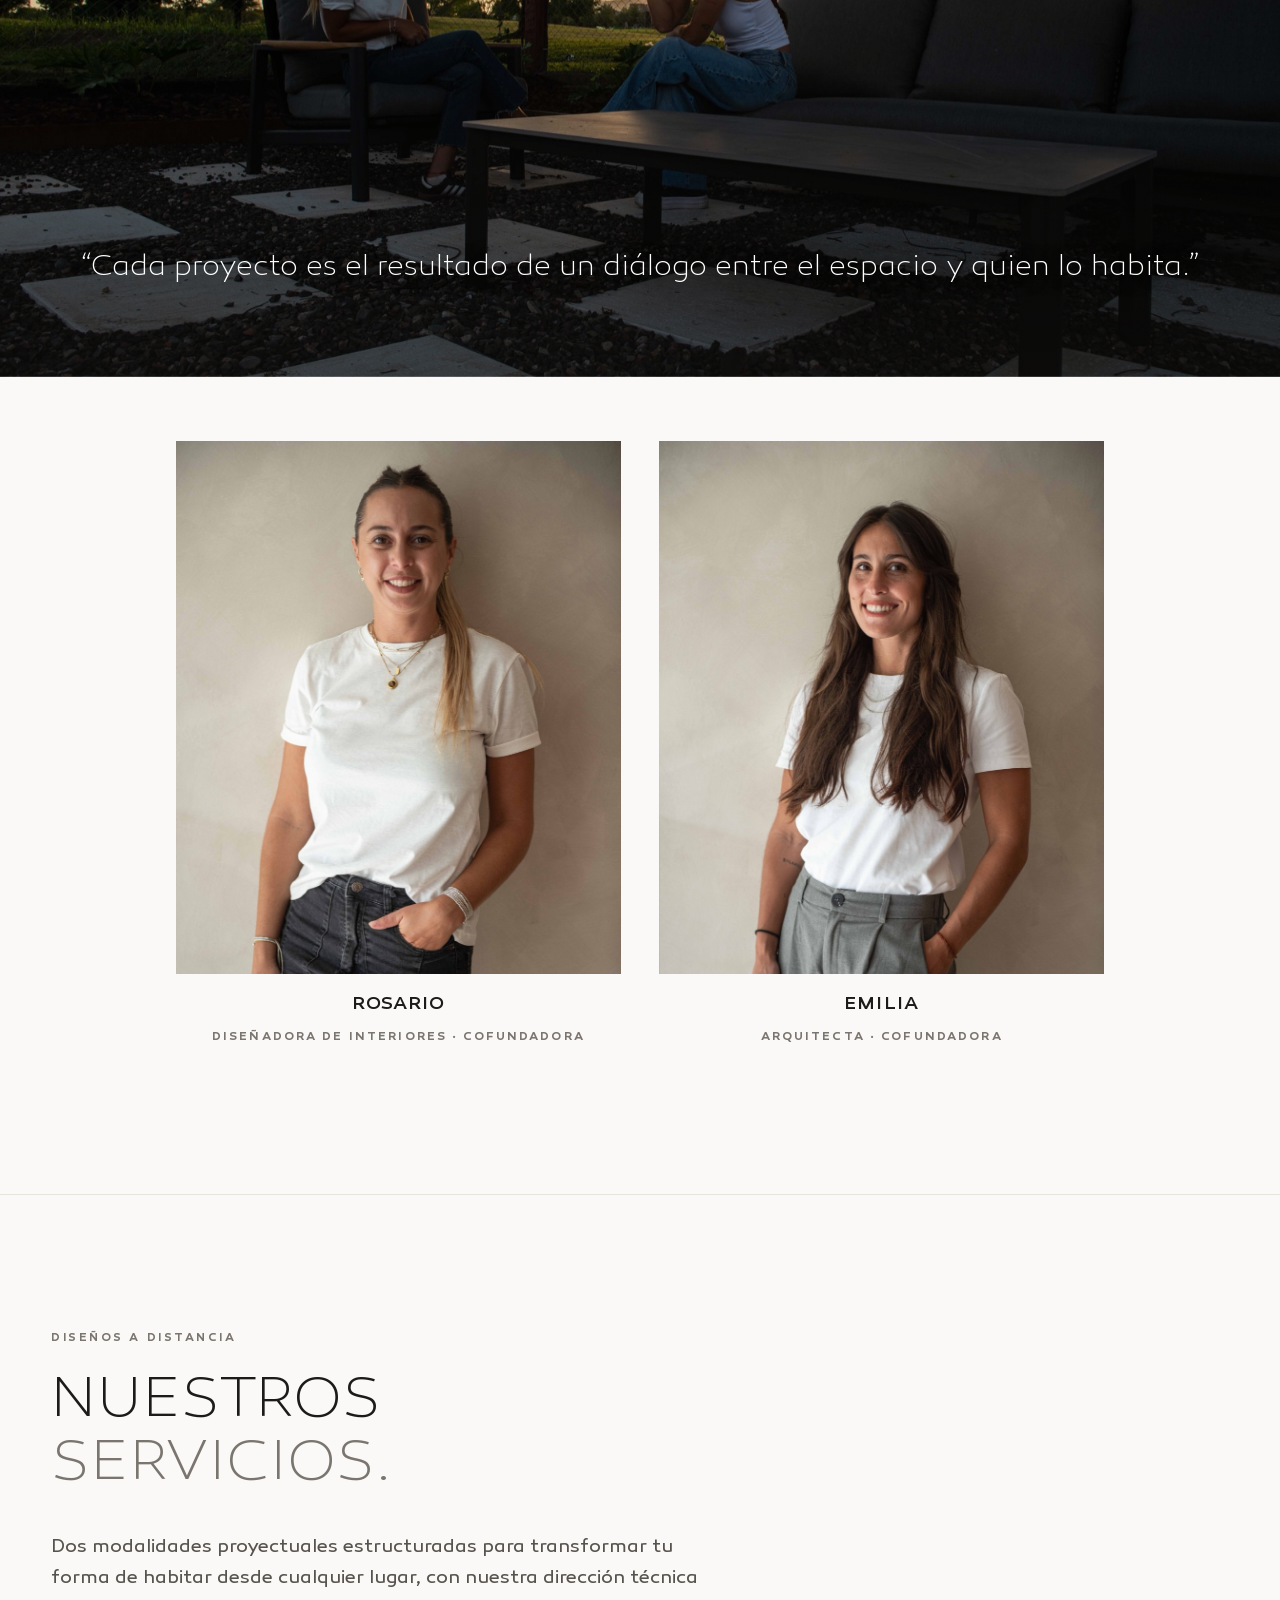
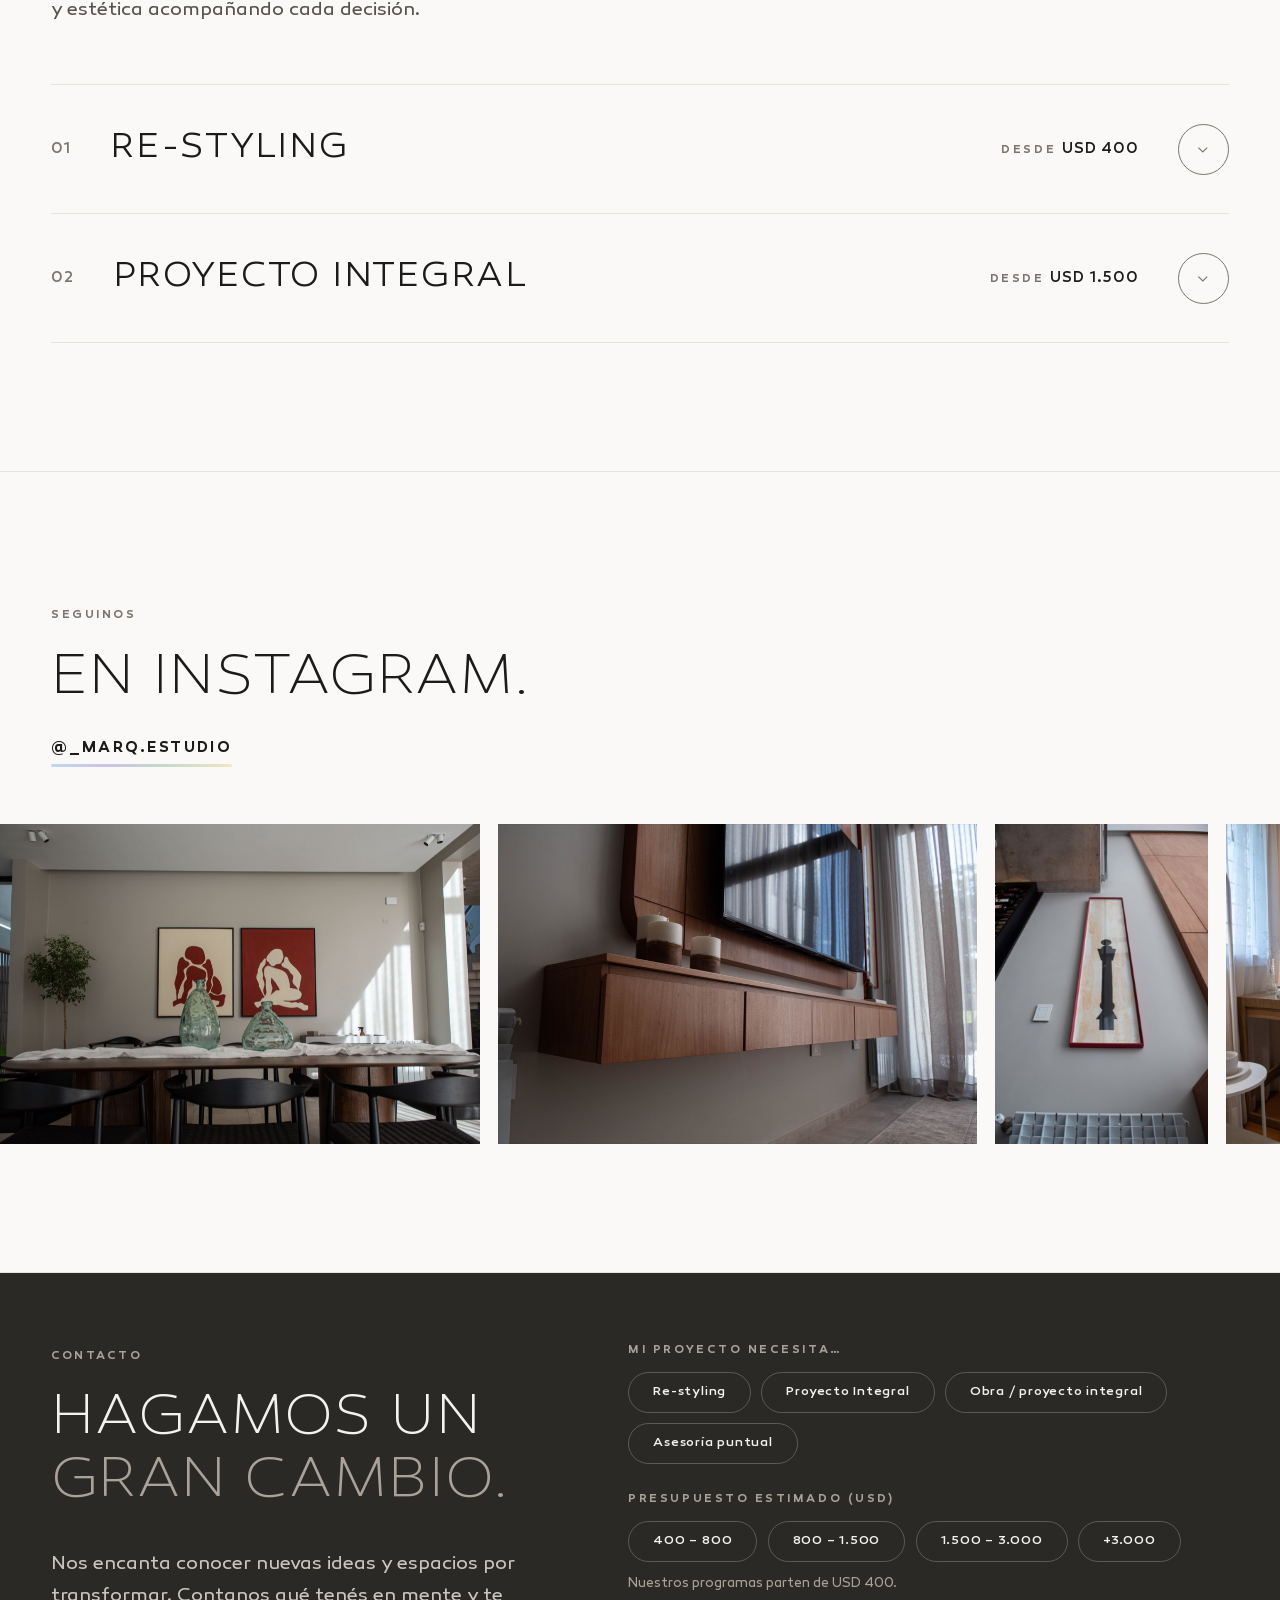
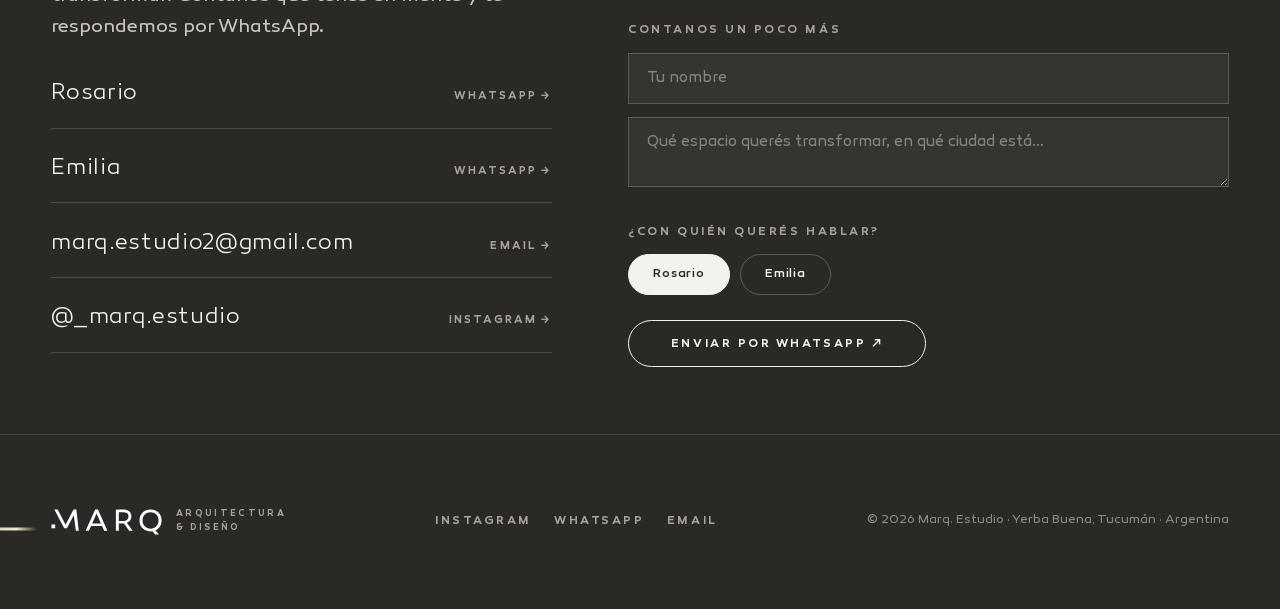
==== commit a9012776: "Escala tipográfica unificada, grosor único del degradé y anillo degradé en los botones flotantes - T" ====
--- a/index.html
+++ b/index.html
@@ -32,7 +32,7 @@
 <link rel="icon" href="assets/brand/favicon.svg?v=6" type="image/svg+xml">
 <link rel="preload" href="assets/fonts/canaro/Canaro-ExtraLight.woff2" as="font" type="font/woff2" crossorigin>
 <link rel="preload" href="assets/fonts/canaro/Canaro-Book.woff2" as="font" type="font/woff2" crossorigin>
-<link rel="stylesheet" href="css/site.css?v=26">
+<link rel="stylesheet" href="css/site.css?v=27">
 </head>
 <body>
 
@@ -173,7 +173,7 @@
   const followHtml = `
     <section class="section follow">
       <div class="wrap">
-        <p class="kicker reveal" style="justify-content:center">Seguinos</p>
+        <p class="kicker reveal">Seguinos</p>
         <h2 class="h-section reveal">En Instagram.</h2>
         <a class="handle reveal" href="${escapeHtml(aj.instagram)}" target="_blank" rel="noopener">@_marq.estudio</a>
       </div>
--- a/css/site.css
+++ b/css/site.css
@@ -60,6 +60,15 @@
   --band-ink: #F4F2EE;
   --irid: linear-gradient(90deg, #BFD9EE 0%, #CCC2E6 30%, #C2DACB 62%, #EFE6C4 100%);
   --irid-line: linear-gradient(90deg, transparent 0%, #BFD9EE 16%, #CCC2E6 40%, #C2DACB 62%, #EFE6C4 84%, transparent 100%);
+  /* Grosor único para todas las líneas de degradé (entero: se dibuja igual en toda pantalla) */
+  --irid-w: 3px;
+  /* Escala tipográfica: un solo valor por nivel, usado en toda la página */
+  --fs-label: 0.72rem;   /* rótulos: Portfolio, Seguinos, Qué incluye, categorías */
+  --ls-label: 0.22em;
+  --fs-body: 0.95rem;    /* listas y textos secundarios */
+  --fs-lead: clamp(1.05rem, 1.5vw, 1.25rem);   /* bajadas y títulos de tarjeta */
+  --fs-sub: clamp(1.4rem, 2.8vw, 2.2rem);      /* nombres de servicio y títulos de proyecto */
+  --fs-title: clamp(2rem, 4.6vw, 3.6rem);      /* títulos de sección */
   --edge: max(var(--gutter), calc((100% - var(--max)) / 2));
   --font: "Canaro", "Avenir Next", "Century Gothic", system-ui, sans-serif;
   --ease-out: cubic-bezier(0.16, 1, 0.3, 1);
@@ -106,7 +115,7 @@
 .h-section {
   margin-inline-start: -0.045em;
   font-weight: 200;
-  font-size: clamp(2rem, 4.6vw, 3.6rem);
+  font-size: var(--fs-title);
   line-height: 1.1;
   letter-spacing: 0.02em;
   text-transform: uppercase;
@@ -117,14 +126,14 @@
   display: inline-flex;
   align-items: center;
   gap: 0.75rem;
-  font-size: 0.72rem;
+  font-size: var(--fs-label);
   font-weight: 600;
-  letter-spacing: 0.22em;
+  letter-spacing: var(--ls-label);
   text-transform: uppercase;
   color: var(--taupe);
   margin: 0 0 1.4rem;
 }
-.lead { font-size: clamp(1.05rem, 1.5vw, 1.25rem); color: var(--ink-soft); max-width: 34em; }
+.lead { font-size: var(--fs-lead); color: var(--ink-soft); max-width: 34em; }
 
 /* ---------- Marca ---------- */
 .mark {
@@ -189,7 +198,7 @@
 .nav-brand { z-index: 2; display: block; position: relative; }
 .nav-brand::before {
   content: ""; position: absolute; right: calc(100% + 0.7rem); top: 78%; translate: 0 -50%;
-  width: clamp(5rem, 10vw, 12rem); height: 2.5px; border-radius: 2px;
+  width: clamp(5rem, 10vw, 12rem); height: var(--irid-w); border-radius: 2px;
   background: var(--irid-line);
 }
 .nav-brand img { height: clamp(1.4rem, 2.4vw, 1.7rem); width: auto; display: block; }
@@ -273,7 +282,7 @@
 .hero-inner { position: relative; z-index: 2; text-align: center; padding: 0 var(--gutter); translate: 0 -5svh; }
 .hero .hero-mark { height: clamp(2.3rem, 6svh, 3.2rem); width: auto; display: block; margin: 0 auto clamp(1.8rem, 6svh, 3.4rem); filter: drop-shadow(0 2px 14px rgba(0,0,0,0.35)); }
 .hero-line {
-  display: block; width: clamp(7rem, 12vw, 11rem); height: 2.5px; border-radius: 2px;
+  display: block; width: clamp(7rem, 12vw, 11rem); height: var(--irid-w); border-radius: 2px;
   background: var(--irid-line); margin: 0 auto clamp(2.4rem, 8svh, 4.4rem);
 }
 .hero .display {
@@ -301,7 +310,7 @@
 }
 .hero-sub {
   margin-top: 1.6rem;
-  font-size: 0.72rem; font-weight: 600; letter-spacing: 0.3em; text-transform: uppercase;
+  font-size: var(--fs-label); font-weight: 600; letter-spacing: 0.3em; text-transform: uppercase;
   opacity: 0.9;
 }
 .hero-scroll {
@@ -358,7 +367,7 @@
   padding-top: 0.9rem;
 }
 .proj-card h3 {
-  margin: 0; font-size: clamp(1.05rem, 1.7vw, 1.35rem);
+  margin: 0; font-size: var(--fs-lead);
   font-weight: 500; letter-spacing: 0.05em; text-transform: uppercase;
   transition: transform 0.5s var(--ease-out);
 }
@@ -370,7 +379,7 @@
 }
 .proj-card:hover h3 { transform: translateX(0.35rem); }
 .proj-card:hover h3::after { opacity: 1; transform: none; }
-.proj-card .cat { font-size: 0.72rem; font-weight: 600; letter-spacing: 0.18em; text-transform: uppercase; color: var(--taupe); white-space: nowrap; }
+.proj-card .cat { font-size: var(--fs-label); font-weight: 600; letter-spacing: var(--ls-label); text-transform: uppercase; color: var(--taupe); white-space: nowrap; }
 .proj-card .frame::after {
   content: "Ver proyecto";
   position: absolute; left: 50%; top: 50%; z-index: 2;
@@ -379,7 +388,7 @@
   border-radius: 999px;
   background: rgba(250,249,247,0.92);
   color: var(--ink);
-  font-size: 0.68rem; font-weight: 600; letter-spacing: 0.24em; text-transform: uppercase;
+  font-size: var(--fs-label); font-weight: 600; letter-spacing: var(--ls-label); text-transform: uppercase;
   opacity: 0; scale: 0.92;
   transition: opacity 0.45s var(--ease-out), scale 0.45s var(--ease-out);
 }
@@ -448,23 +457,23 @@
   color: var(--ink); text-align: left;
   transition: opacity 0.3s;
 }
-.svc-num { font-size: 0.95rem; font-weight: 500; color: var(--taupe); letter-spacing: 0.08em; }
+.svc-num { font-size: var(--fs-body); font-weight: 500; color: var(--taupe); letter-spacing: 0.08em; }
 .svc-name {
   font-weight: 300;
-  font-size: clamp(1.35rem, 3.4vw, 2.3rem);
+  font-size: var(--fs-sub);
   letter-spacing: 0.05em; text-transform: uppercase; line-height: 1.1;
   transition: color 0.35s, transform 0.55s var(--ease-out);
 }
 .svc-row:hover .svc-name, .svc-item.open .svc-name { color: var(--taupe); }
 .svc-row:hover .svc-name { transform: translateX(0.5rem); }
 .svc-desde {
-  font-size: 0.92rem; font-weight: 500; letter-spacing: 0.06em;
+  font-size: var(--fs-body); font-weight: 500; letter-spacing: 0.06em;
   color: var(--ink); white-space: nowrap;
   transition: color 0.35s;
 }
 .svc-desde::before {
   content: "desde"; display: inline-block; margin-right: 0.5em;
-  font-size: 0.68rem; font-weight: 600; letter-spacing: 0.18em; text-transform: uppercase;
+  font-size: var(--fs-label); font-weight: 600; letter-spacing: var(--ls-label); text-transform: uppercase;
   color: var(--taupe);
 }
 .svc-row:hover .svc-desde { color: var(--taupe); }
@@ -495,16 +504,16 @@
 .svc-item.open .svc-cols { opacity: 1; transform: none; transition-delay: 0.12s; }
 .svc-cols .bajada { color: var(--ink-soft); margin: 0; max-width: 30em; }
 .svc-cols .para { margin: 1.4rem 0 0; padding: 0; list-style: none; display: grid; gap: 0.45rem; }
-.svc-cols .para li { font-size: 0.92rem; color: var(--ink-soft); padding-left: 1.1rem; position: relative; }
+.svc-cols .para li { font-size: var(--fs-body); color: var(--ink-soft); padding-left: 1.1rem; position: relative; }
 .svc-cols .para li::before { content: "—"; position: absolute; left: 0; color: var(--taupe); }
 .entregables h4 {
-  margin: 0 0 1rem; font-size: 0.72rem; font-weight: 600; letter-spacing: 0.22em; text-transform: uppercase; color: var(--taupe);
+  margin: 0 0 1rem; font-size: var(--fs-label); font-weight: 600; letter-spacing: var(--ls-label); text-transform: uppercase; color: var(--taupe);
 }
 .entregables ul { margin: 0; padding: 0; list-style: none; counter-reset: entregable; }
 .entregables li {
   padding: 0.85rem 0;
   border-top: 1px solid var(--line);
-  font-size: 0.98rem;
+  font-size: var(--fs-body);
   display: flex; gap: 0.9rem; align-items: baseline;
 }
 .entregables li::before {
@@ -526,7 +535,7 @@
 .svc-item.open .necesitamos { opacity: 1; transform: none; transition-delay: 0.2s; }
 .necesitamos h4 {
   margin: 0 0 1rem;
-  font-size: 0.72rem; font-weight: 600; letter-spacing: 0.22em; text-transform: uppercase;
+  font-size: var(--fs-label); font-weight: 600; letter-spacing: var(--ls-label); text-transform: uppercase;
   color: var(--taupe);
 }
 .necesitamos ul {
@@ -536,7 +545,7 @@
 }
 .necesitamos li {
   position: relative; padding-left: 1.5rem;
-  font-size: 0.95rem; color: var(--ink-soft);
+  font-size: var(--fs-body); color: var(--ink-soft);
 }
 .necesitamos li::before {
   content: ""; position: absolute; left: 0.15rem; top: 0.6em;
@@ -574,7 +583,7 @@
 .contact-info a.big-link .tag { font-size: 0.68rem; font-weight: 600; letter-spacing: 0.2em; text-transform: uppercase; color: var(--taupe); }
 
 .form-block h4 {
-  margin: 0 0 0.75rem; font-size: 0.72rem; font-weight: 600; letter-spacing: 0.22em; text-transform: uppercase; color: var(--taupe);
+  margin: 0 0 0.75rem; font-size: var(--fs-label); font-weight: 600; letter-spacing: var(--ls-label); text-transform: uppercase; color: var(--taupe);
 }
 .chips { display: flex; flex-wrap: wrap; gap: 0.65rem; }
 .chip {
@@ -632,17 +641,18 @@
 .section.dark .btn:hover { background: var(--band-ink); color: var(--band); }
 
 /* ---------- Instagram / tienda strip ---------- */
-.follow {
-  text-align: center;
-}
 .follow .h-section { margin-bottom: 0.4em; }
 .follow .handle {
-  font-size: clamp(1rem, 2vw, 1.3rem); font-weight: 500; letter-spacing: 0.14em; text-transform: uppercase;
-  border-bottom: 2px solid transparent;
-  border-image: linear-gradient(90deg,#BFD9EE,#CCC2E6,#C2DACB,#EFE6C4) 1;
-  padding-bottom: 0.2rem;
+  position: relative;
+  font-size: var(--fs-body); font-weight: 600; letter-spacing: 0.16em; text-transform: uppercase;
+  padding-bottom: 0.35rem;
   display: inline-block;
   transition: opacity 0.3s;
+}
+.follow .handle::after {
+  content: ""; position: absolute; left: 0; right: 0; bottom: 0;
+  height: var(--irid-w); border-radius: 2px;
+  background: var(--irid);
 }
 .follow .handle:hover { opacity: 0.65; }
 /* Marquesina infinita de fotos (estilo REN) */
@@ -691,12 +701,12 @@
 .footer-brand { display: flex; align-items: center; gap: 0.9rem; position: relative; width: fit-content; }
 .footer-brand::before {
   content: ""; position: absolute; right: calc(100% + 0.9rem); top: 76%; translate: 0 -50%;
-  width: clamp(5rem, 10vw, 12rem); height: 2.5px; border-radius: 2px;
+  width: clamp(5rem, 10vw, 12rem); height: var(--irid-w); border-radius: 2px;
   background: var(--irid-line);
 }
 .footer-logo { height: clamp(1.3rem, 2.4vw, 1.6rem); width: auto; display: block; }
 .footer-tag { font-size: 0.56rem; font-weight: 600; letter-spacing: 0.26em; text-transform: uppercase; color: #A8A29A; line-height: 1.5; }
-.footer nav a { font-size: 0.74rem; font-weight: 600; letter-spacing: 0.18em; text-transform: uppercase; color: #A8A29A; transition: color 0.3s; }
+.footer nav a { font-size: var(--fs-label); font-weight: 600; letter-spacing: var(--ls-label); text-transform: uppercase; color: #A8A29A; transition: color 0.3s; }
 .footer nav a:hover { color: var(--band-ink); }
 .footer .fine { font-size: 0.78rem; color: #8F8A82; }
 .footer .wordmark small { color: #A8A29A; }
@@ -709,7 +719,11 @@
 .float-btn {
   width: 3.4rem; height: 3.4rem; border-radius: 50%;
   display: grid; place-items: center;
-  background: var(--ink); color: var(--bg);
+  color: var(--bg);
+  border: var(--irid-w) solid transparent;
+  background:
+    linear-gradient(var(--ink), var(--ink)) padding-box,
+    linear-gradient(135deg, #BFD9EE 0%, #CCC2E6 30%, #C2DACB 62%, #EFE6C4 100%) border-box;
   box-shadow: 0 10px 30px -8px rgba(28,27,25,0.45);
   transition: transform 0.4s var(--ease-out), box-shadow 0.4s;
 }
@@ -721,9 +735,9 @@
 .proj-head .kicker { margin-bottom: 0.7rem; }
 .proj-title {
   margin: 0;
-  font-weight: 200;
-  font-size: clamp(1.7rem, 3.4vw, 2.7rem);
-  letter-spacing: 0.04em; text-transform: uppercase; line-height: 1.12;
+  font-weight: 300;
+  font-size: var(--fs-sub);
+  letter-spacing: 0.05em; text-transform: uppercase; line-height: 1.12;
   text-wrap: balance;
 }
 .proj-cover { position: relative; overflow: clip; }
@@ -734,9 +748,9 @@
   padding-block: clamp(3rem, 7vw, 5.5rem);
 }
 .proj-intro .meta { display: grid; gap: 0.5rem; align-content: start; }
-.proj-intro .meta span { font-size: 0.74rem; font-weight: 600; letter-spacing: 0.2em; text-transform: uppercase; color: var(--taupe); }
-.proj-intro .meta strong { font-weight: 500; font-size: 0.95rem; letter-spacing: 0.06em; text-transform: uppercase; }
-.proj-intro p.lead { margin: 0; font-weight: 300; font-size: clamp(1.15rem, 2vw, 1.5rem); line-height: 1.5; color: var(--ink); max-width: 30em; }
+.proj-intro .meta span { font-size: var(--fs-label); font-weight: 600; letter-spacing: var(--ls-label); text-transform: uppercase; color: var(--taupe); }
+.proj-intro .meta strong { font-weight: 500; font-size: var(--fs-body); letter-spacing: 0.06em; text-transform: uppercase; }
+.proj-intro p.lead { margin: 0; font-weight: 300; font-size: var(--fs-lead); line-height: 1.5; color: var(--ink); max-width: 30em; }
 
 /* Galería justificada (estilo Google Fotos) */
 .jgallery { display: block; padding-bottom: clamp(3rem, 7vw, 5.5rem); }
@@ -756,10 +770,10 @@
   padding-block: clamp(3.4rem, 8vw, 6rem);
   text-align: center;
 }
-.proj-next .label { font-size: 0.72rem; font-weight: 600; letter-spacing: 0.24em; text-transform: uppercase; color: var(--taupe); }
+.proj-next .label { font-size: var(--fs-label); font-weight: 600; letter-spacing: var(--ls-label); text-transform: uppercase; color: var(--taupe); }
 .proj-next a.next-title {
   display: block; margin-top: 0.6rem;
-  font-weight: 200; font-size: clamp(1.9rem, 5vw, 3.6rem); letter-spacing: 0.03em; text-transform: uppercase;
+  font-weight: 200; font-size: var(--fs-title); letter-spacing: 0.02em; text-transform: uppercase;
   transition: opacity 0.35s, letter-spacing 0.6s var(--ease-out);
 }
 .proj-next a.next-title:hover { opacity: 0.55; letter-spacing: 0.06em; }
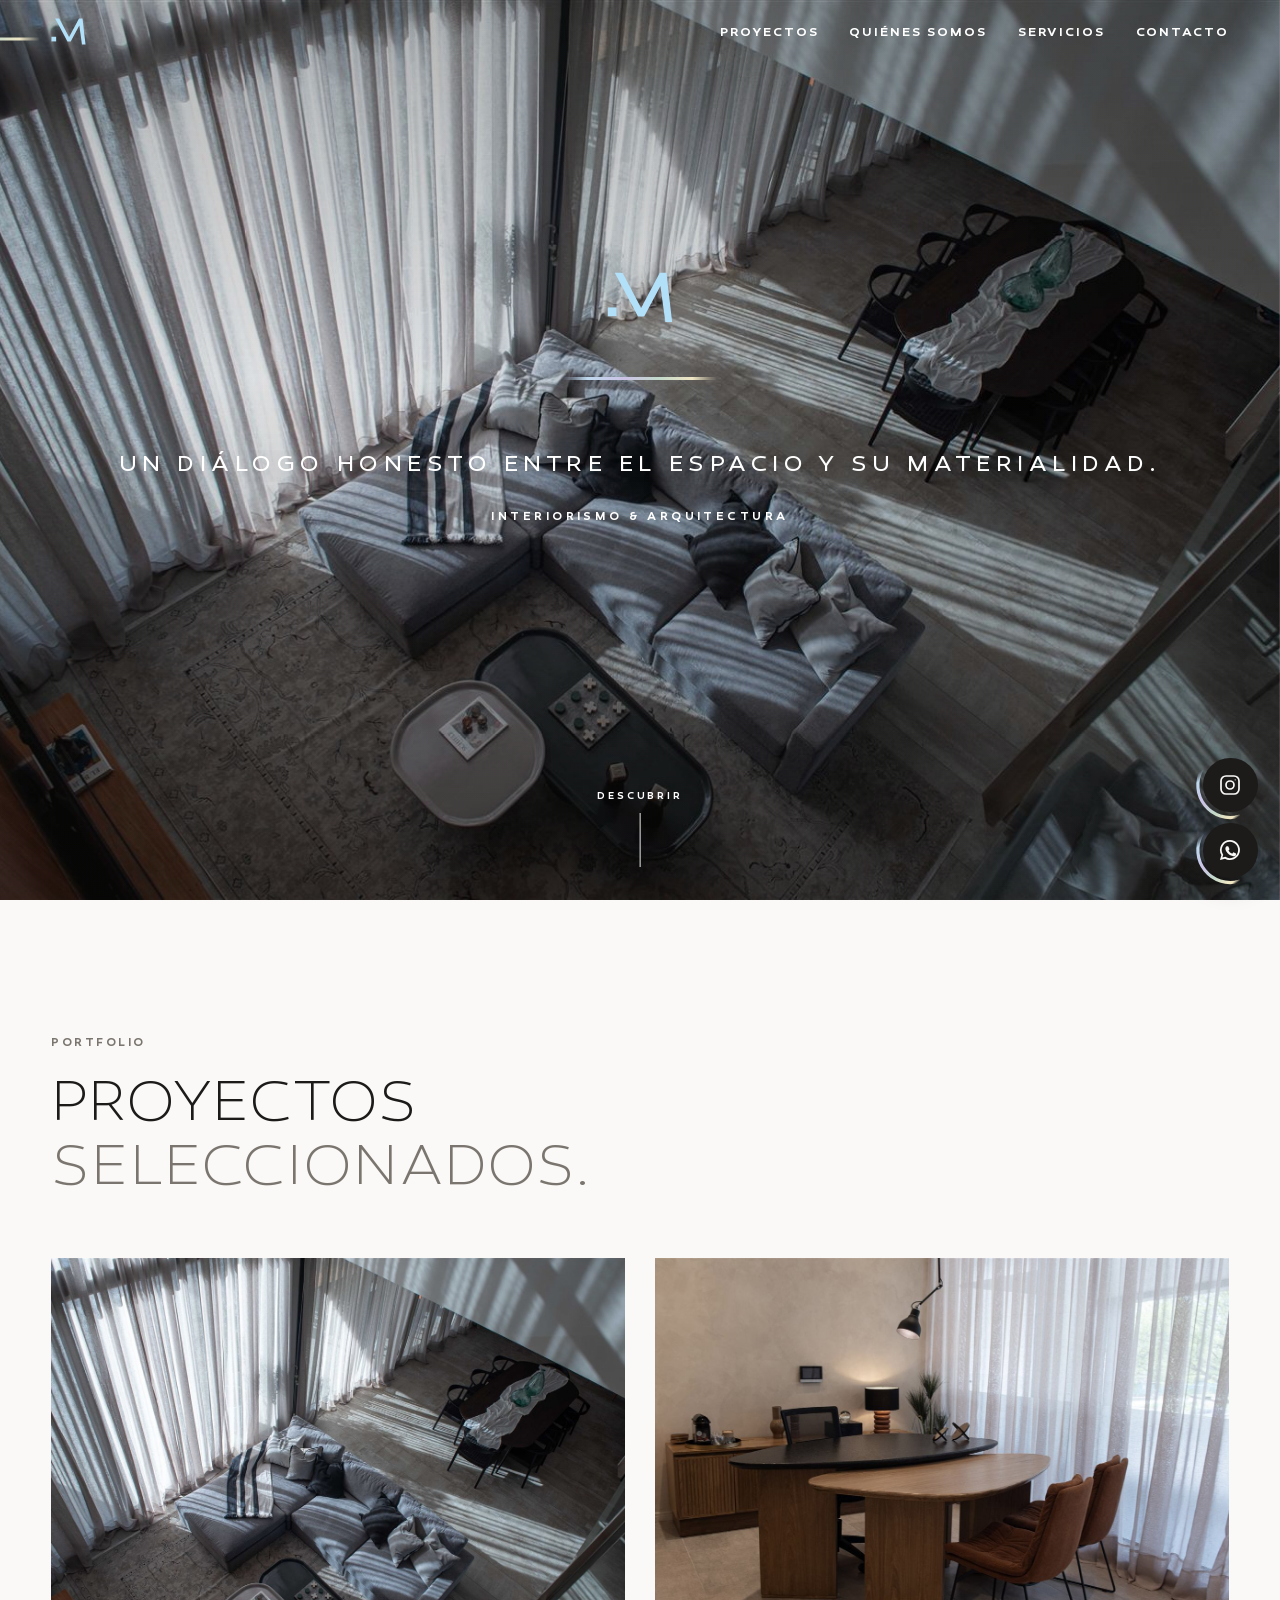
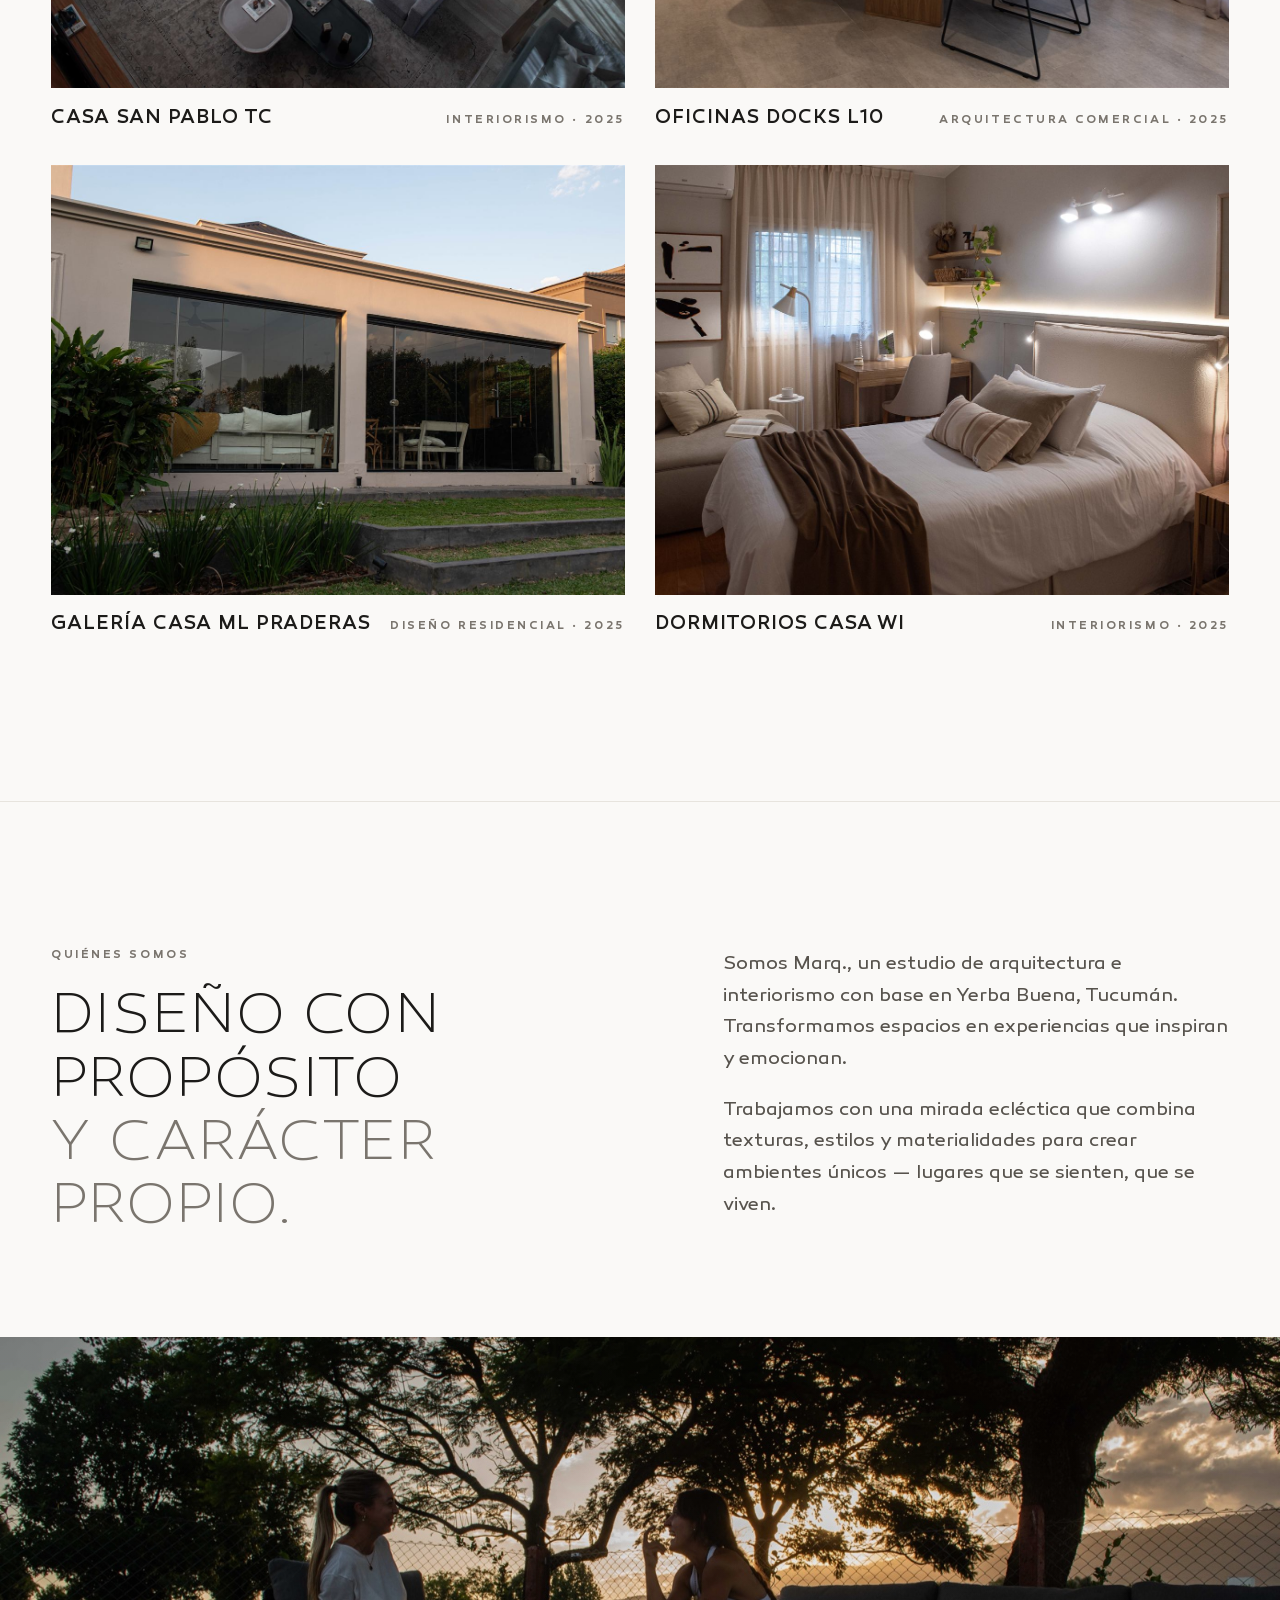
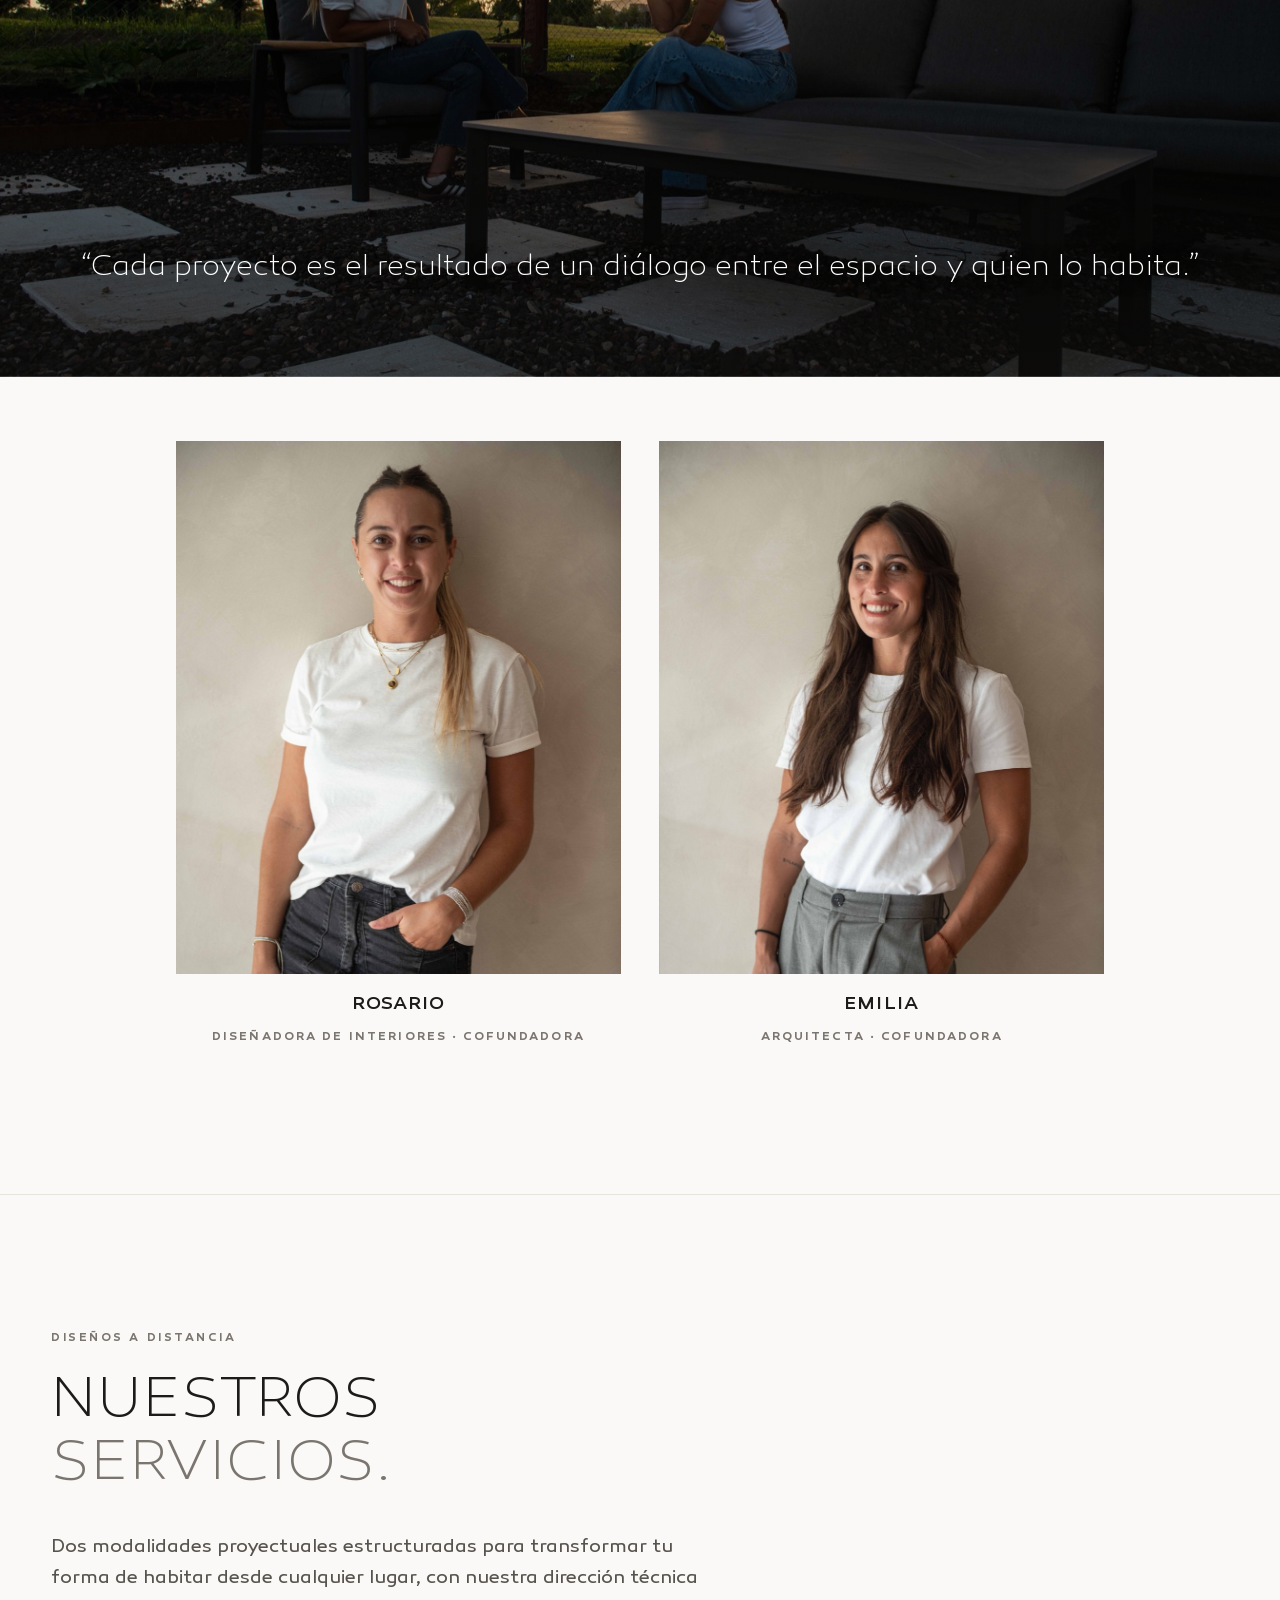
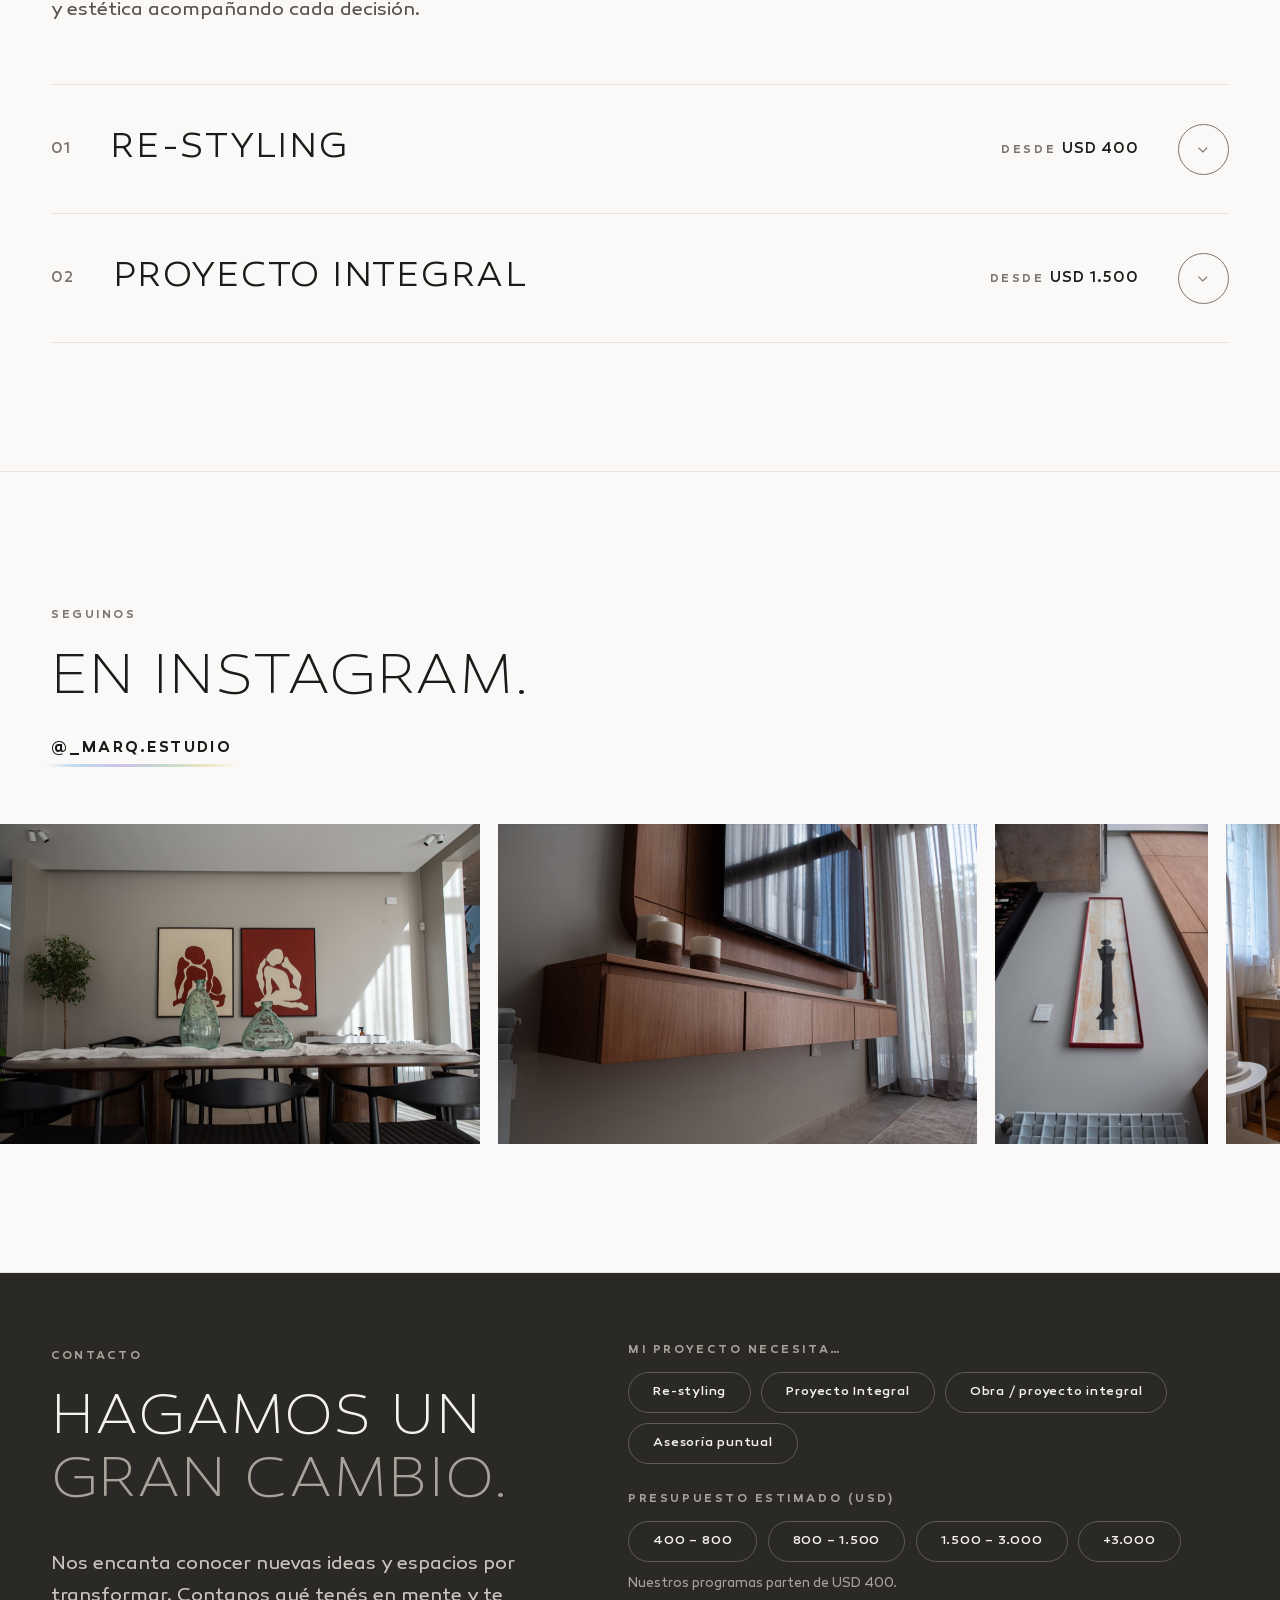
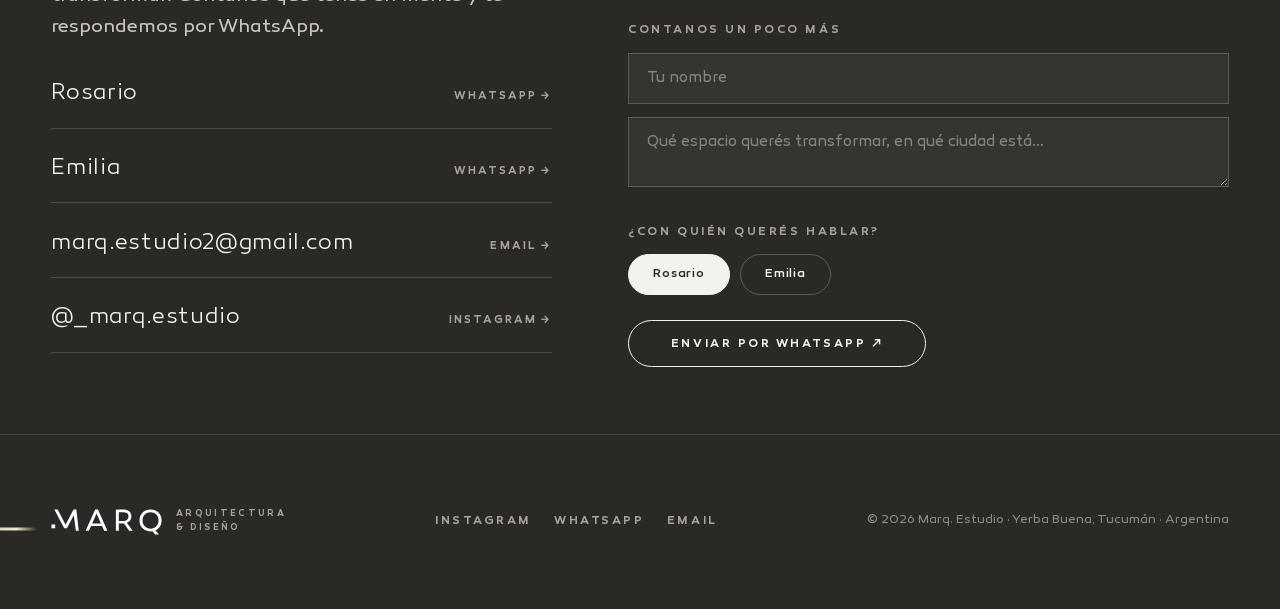
==== commit 1afd8633: "Portada al azar y tira de Instagram editables desde el panel; medialuna de degradé en los botones fl" ====
--- a/index.html
+++ b/index.html
@@ -32,13 +32,13 @@
 <link rel="icon" href="assets/brand/favicon.svg?v=6" type="image/svg+xml">
 <link rel="preload" href="assets/fonts/canaro/Canaro-ExtraLight.woff2" as="font" type="font/woff2" crossorigin>
 <link rel="preload" href="assets/fonts/canaro/Canaro-Book.woff2" as="font" type="font/woff2" crossorigin>
-<link rel="stylesheet" href="css/site.css?v=27">
+<link rel="stylesheet" href="css/site.css?v=28">
 </head>
 <body>
 
 <main id="app" style="min-height:100svh"></main>
 
-<script src="js/site.js?v=14"></script>
+<script src="js/site.js?v=15"></script>
 <script src="js/gallery.js?v=3"></script>
 <script>
 (async function () {
@@ -62,9 +62,13 @@
   /* ---------- Secciones ---------- */
   const heroLines = String(data.inicio.eslogan || "").split("\n").map((l, i) =>
     `<span class="hl"><span style="--d:${(0.85 + i * 0.28).toFixed(2)}s">${escapeHtml(l)}</span></span>`).join("");
+  const portadas = (Array.isArray(data.inicio.imagenes) ? data.inicio.imagenes : []).filter(Boolean);
+  const portadaImg = portadas.length
+    ? portadas[Math.floor(Math.random() * portadas.length)]
+    : data.inicio.imagen;
   const heroHtml = `
     <section class="hero" id="inicio">
-      <div class="hero-media"><img src="${escapeHtml(data.inicio.imagen)}" alt="" fetchpriority="high"></div>
+      <div class="hero-media"><img src="${escapeHtml(portadaImg)}" alt="" fetchpriority="high"></div>
       <div class="hero-inner">
         <img class="hero-mark" src="assets/brand/m-celeste.svg" alt="Marq.">
         <span class="hero-line" aria-hidden="true"></span>
@@ -167,10 +171,13 @@
     </section>`;
 
   // Instagram: marquesina infinita con fotos de las obras (estilo REN)
-  const igFotos = ["01","02","03","04","05","06","07","08","09","10","11","12"].map(n => `assets/instagram/ig-${n}.jpg`);
-  const igTrack = igFotos.map(src =>
+  const igFotos = (data.instagram && Array.isArray(data.instagram.fotos) ? data.instagram.fotos : []).filter(Boolean);
+  // La tira se duplica para el loop: si hay pocas fotos, se repiten hasta llenar el ancho.
+  let igLoop = igFotos.slice();
+  while (igLoop.length && igLoop.length < 8) igLoop = igLoop.concat(igFotos);
+  const igTrack = igLoop.map(src =>
     `<a href="${escapeHtml(aj.instagram)}" target="_blank" rel="noopener" aria-label="Abrir Instagram" tabindex="-1"><img src="${escapeHtml(src)}" alt="" loading="lazy"></a>`).join("");
-  const followHtml = `
+  const followHtml = !igFotos.length ? "" : `
     <section class="section follow">
       <div class="wrap">
         <p class="kicker reveal">Seguinos</p>
--- a/css/site.css
+++ b/css/site.css
@@ -650,9 +650,9 @@
   transition: opacity 0.3s;
 }
 .follow .handle::after {
-  content: ""; position: absolute; left: 0; right: 0; bottom: 0;
+  content: ""; position: absolute; left: -0.4rem; right: -0.4rem; bottom: 0;
   height: var(--irid-w); border-radius: 2px;
-  background: var(--irid);
+  background: var(--irid-line);
 }
 .follow .handle:hover { opacity: 0.65; }
 /* Marquesina infinita de fotos (estilo REN) */
@@ -717,17 +717,20 @@
   display: grid; gap: 0.7rem;
 }
 .float-btn {
+  position: relative;
   width: 3.4rem; height: 3.4rem; border-radius: 50%;
   display: grid; place-items: center;
-  color: var(--bg);
-  border: var(--irid-w) solid transparent;
-  background:
-    linear-gradient(var(--ink), var(--ink)) padding-box,
-    linear-gradient(135deg, #BFD9EE 0%, #CCC2E6 30%, #C2DACB 62%, #EFE6C4 100%) border-box;
+  background: var(--ink); color: var(--bg);
   box-shadow: 0 10px 30px -8px rgba(28,27,25,0.45);
   transition: transform 0.4s var(--ease-out), box-shadow 0.4s;
 }
 .float-btn svg { width: 1.5rem; height: 1.5rem; }
+/* La medialuna vive por fuera del círculo, sin tapar el ícono ni el click */
+.float-btn .btn-arc {
+  position: absolute; inset: -0.5rem;
+  width: calc(100% + 1rem); height: calc(100% + 1rem);
+  pointer-events: none; overflow: visible;
+}
 .float-btn:hover { transform: translateY(-3px) scale(1.04); box-shadow: 0 16px 36px -8px rgba(28,27,25,0.5); }
 
 
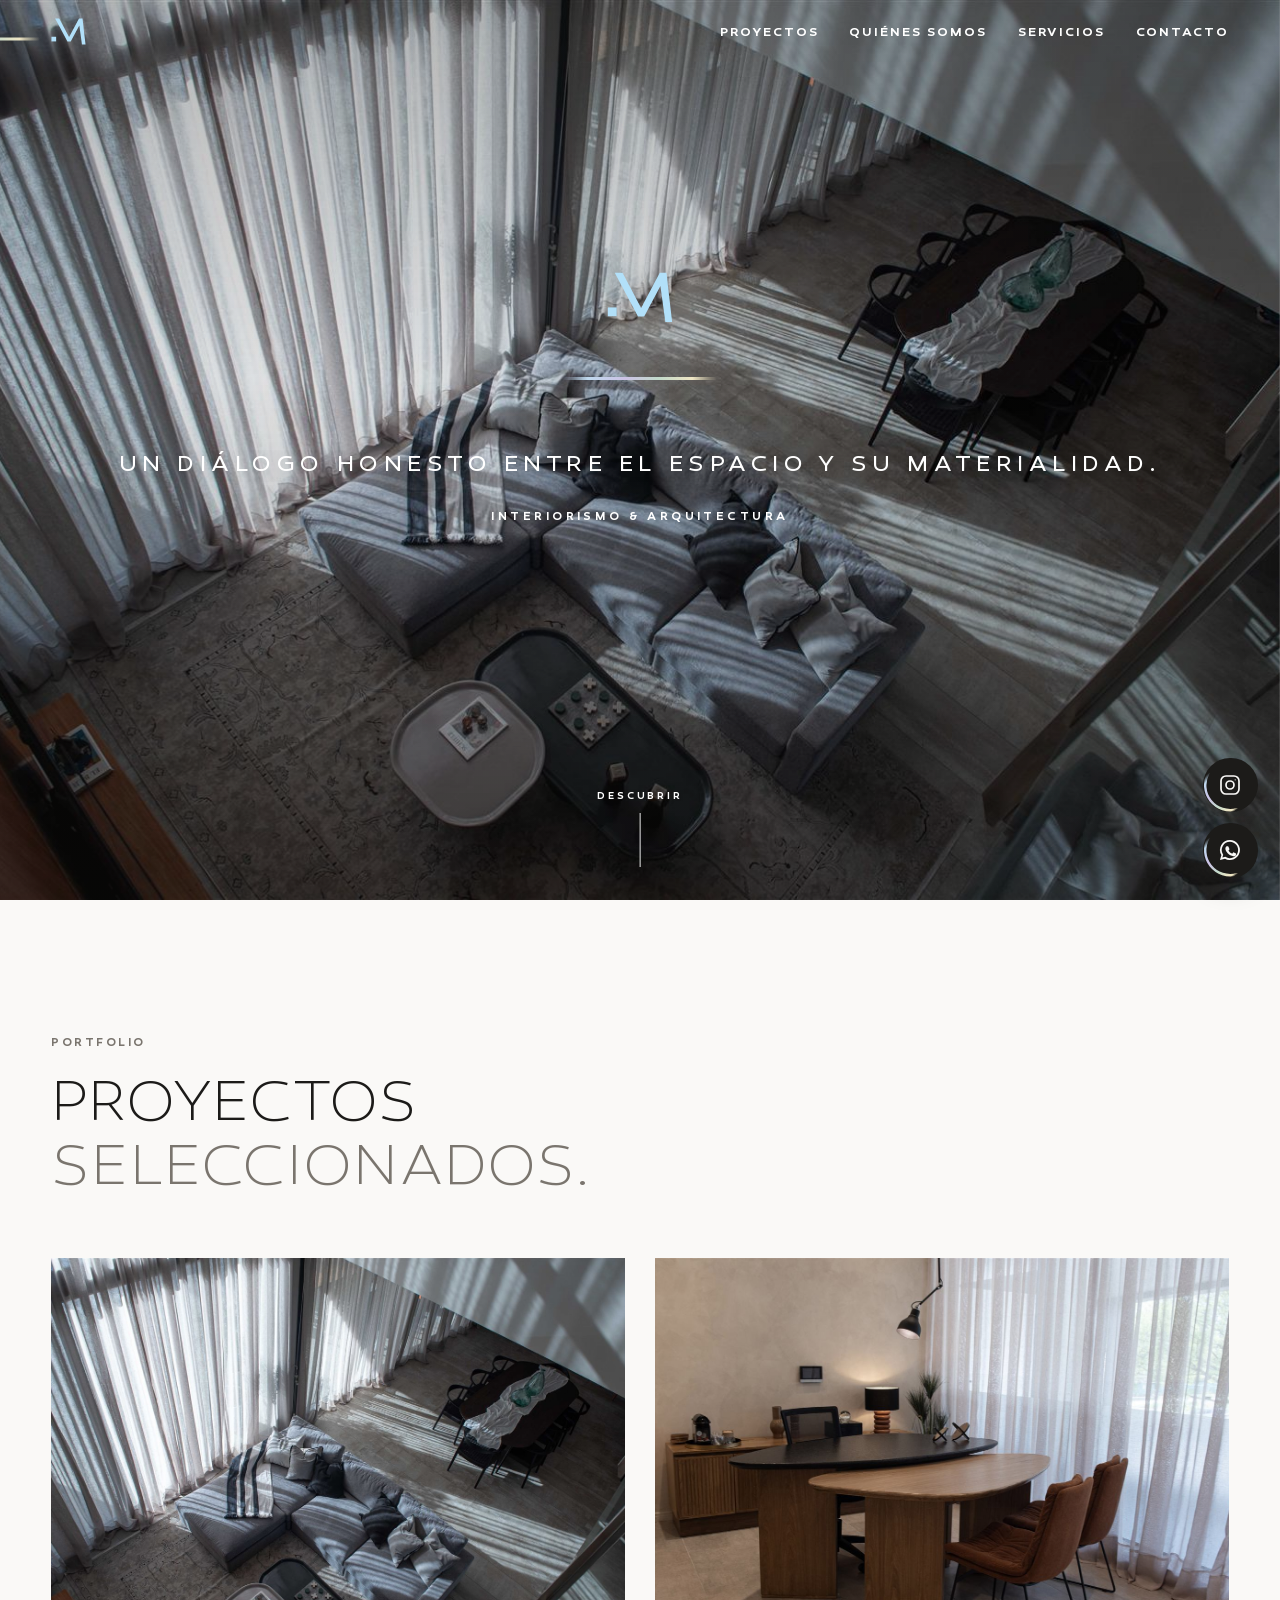
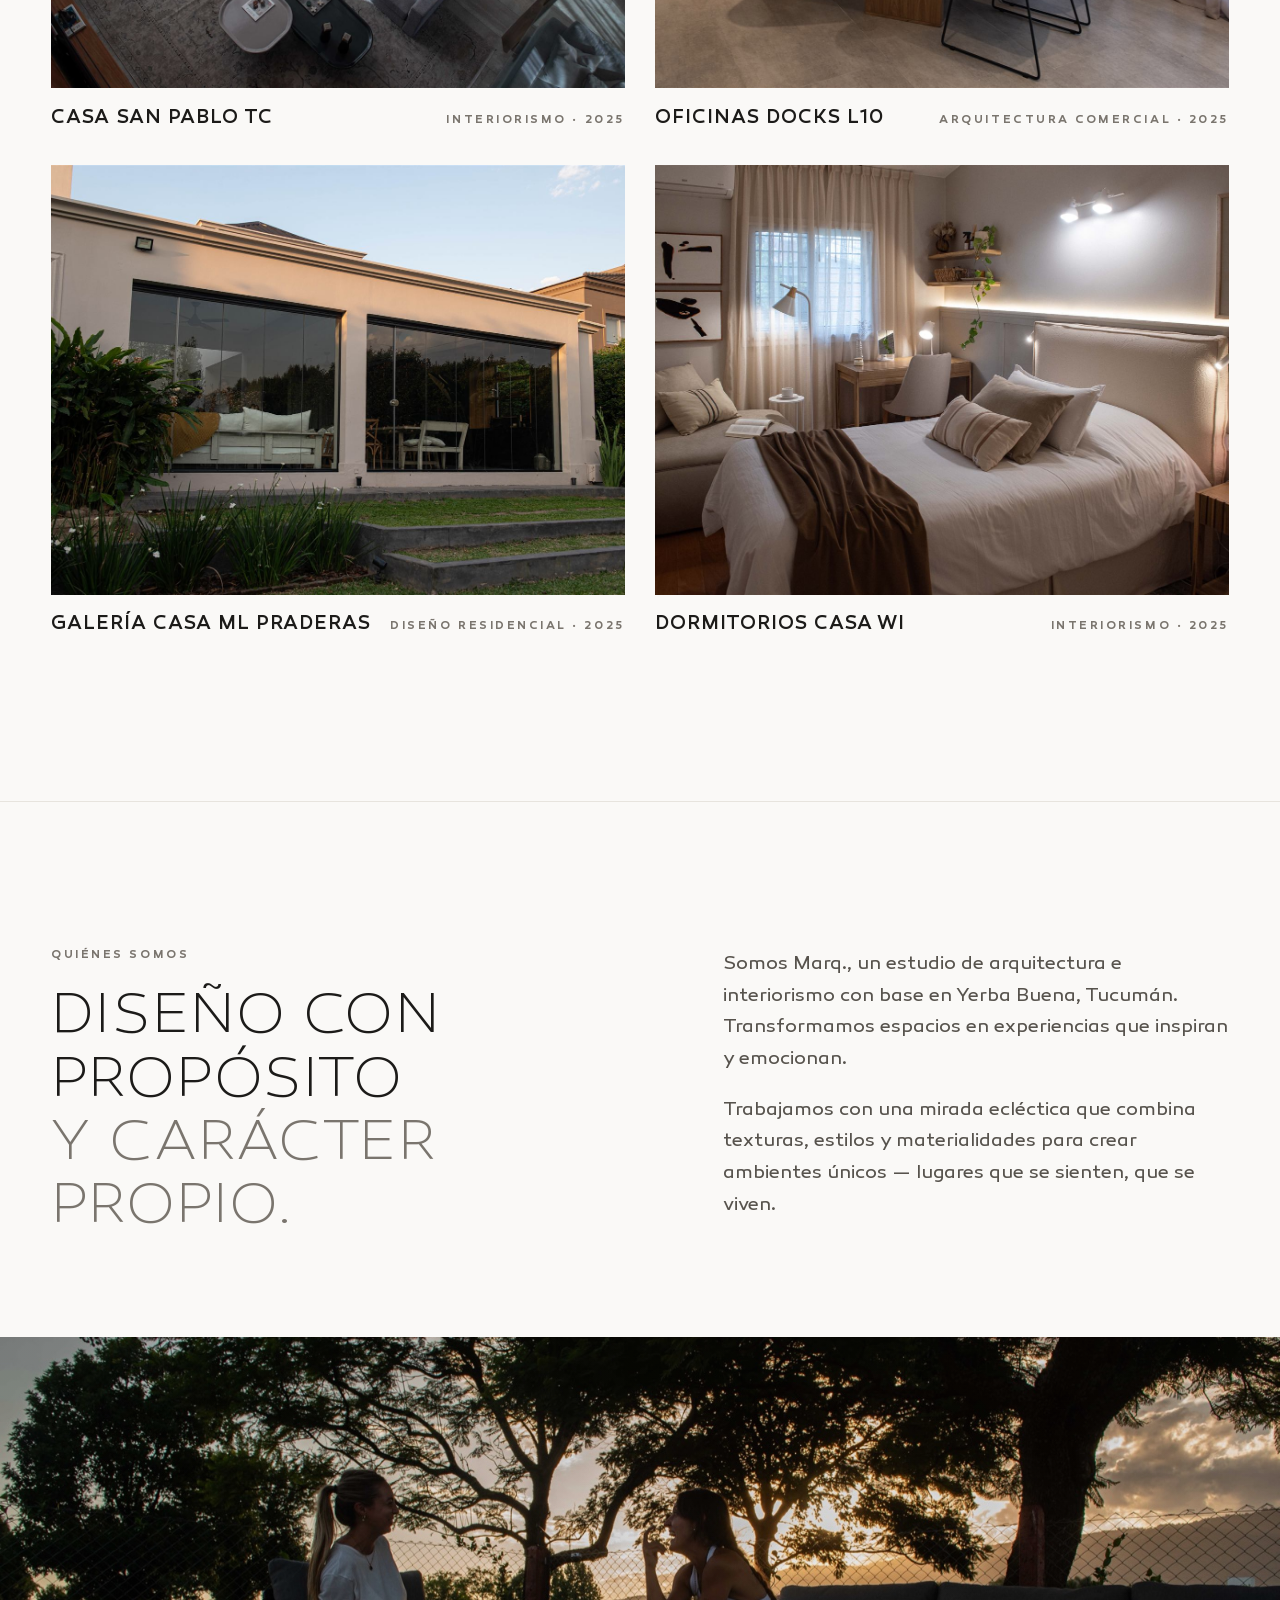
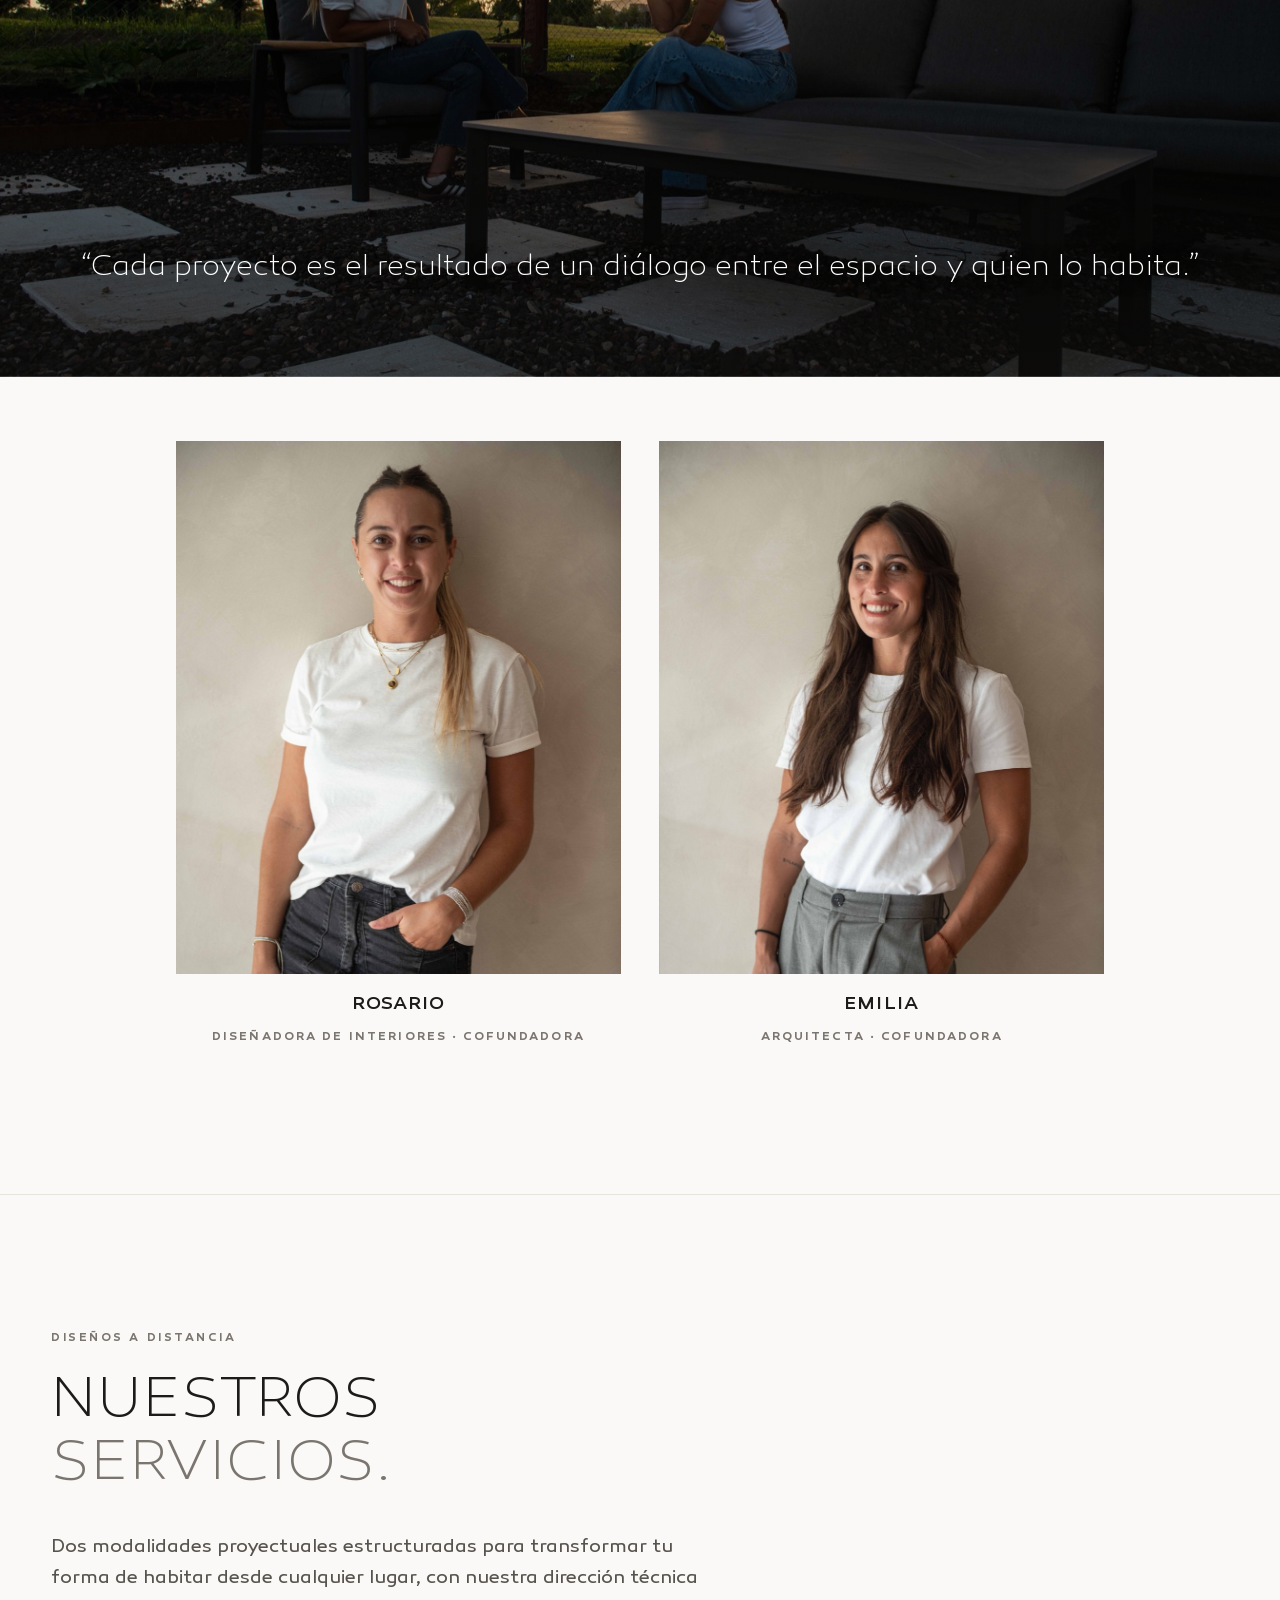
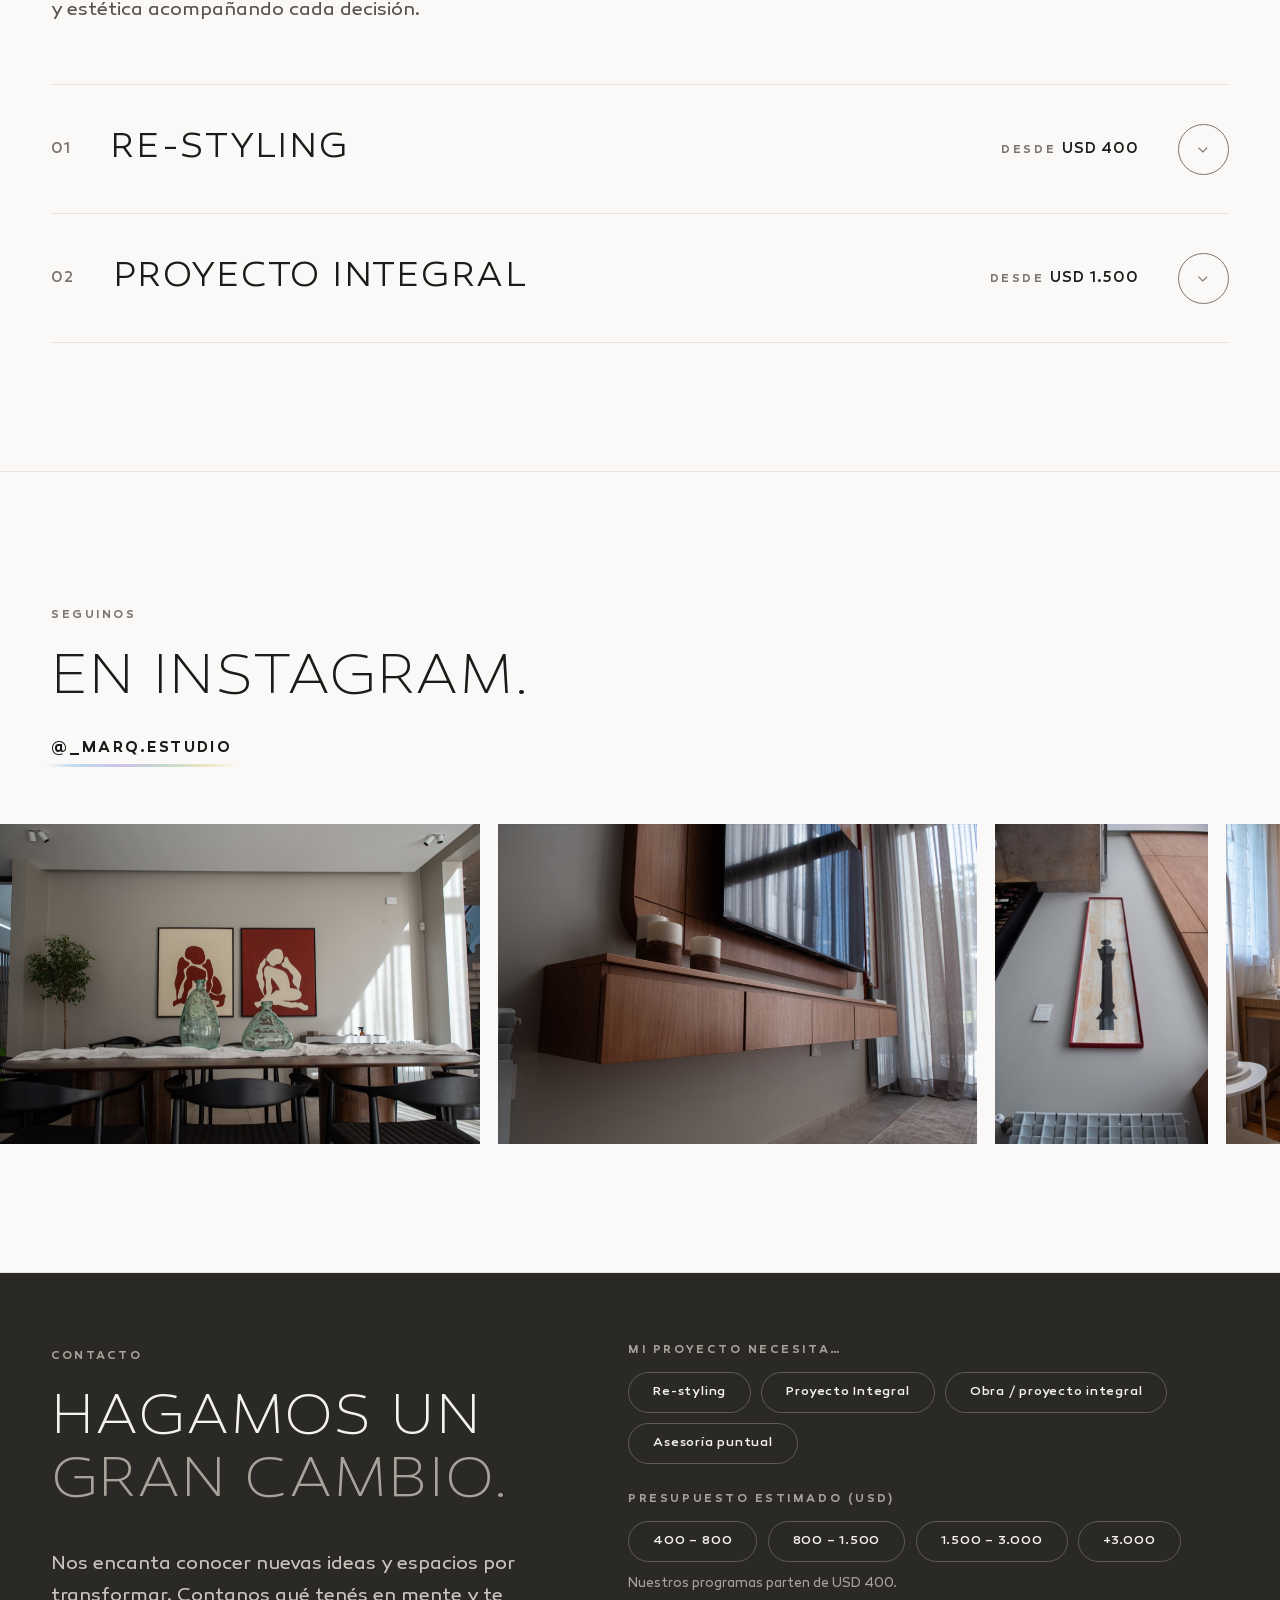
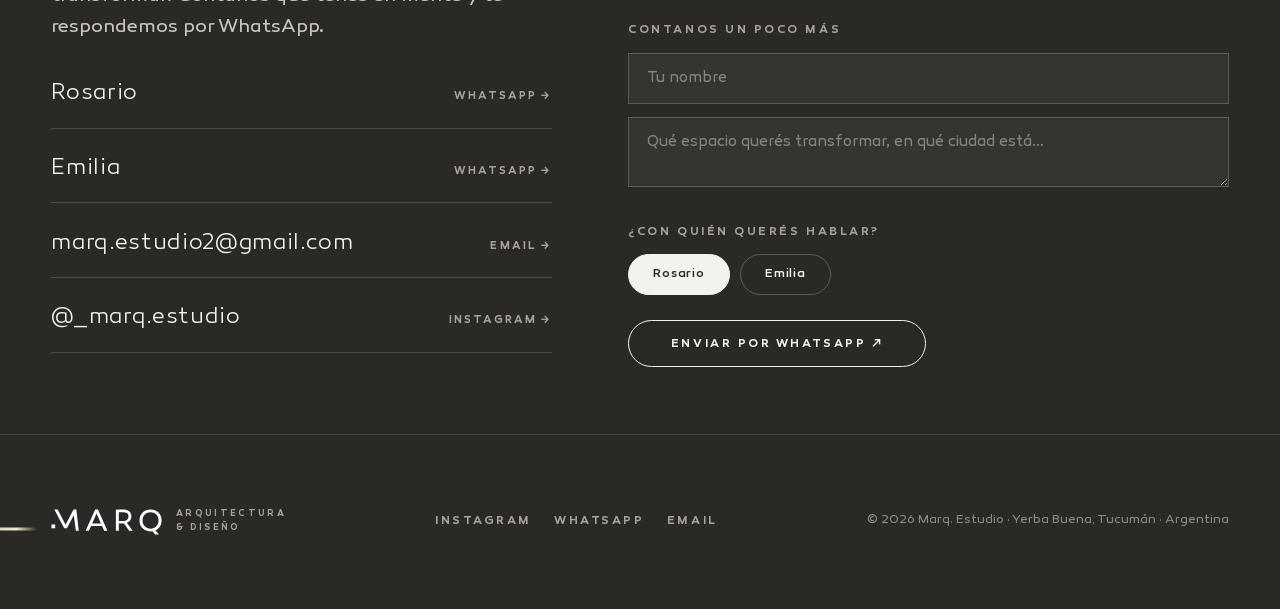
==== commit cbd51fe7: "La medialuna de degradé va dentro del círculo, pegada al borde y envolviendo el ícono" ====
--- a/index.html
+++ b/index.html
@@ -32,7 +32,7 @@
 <link rel="icon" href="assets/brand/favicon.svg?v=6" type="image/svg+xml">
 <link rel="preload" href="assets/fonts/canaro/Canaro-ExtraLight.woff2" as="font" type="font/woff2" crossorigin>
 <link rel="preload" href="assets/fonts/canaro/Canaro-Book.woff2" as="font" type="font/woff2" crossorigin>
-<link rel="stylesheet" href="css/site.css?v=28">
+<link rel="stylesheet" href="css/site.css?v=29">
 </head>
 <body>
 
--- a/css/site.css
+++ b/css/site.css
@@ -725,11 +725,11 @@
   transition: transform 0.4s var(--ease-out), box-shadow 0.4s;
 }
 .float-btn svg { width: 1.5rem; height: 1.5rem; }
-/* La medialuna vive por fuera del círculo, sin tapar el ícono ni el click */
+/* La medialuna va dentro del círculo, pegada al borde y envolviendo el ícono */
 .float-btn .btn-arc {
-  position: absolute; inset: -0.5rem;
-  width: calc(100% + 1rem); height: calc(100% + 1rem);
-  pointer-events: none; overflow: visible;
+  position: absolute; inset: 0;
+  width: 100%; height: 100%;
+  pointer-events: none;
 }
 .float-btn:hover { transform: translateY(-3px) scale(1.04); box-shadow: 0 16px 36px -8px rgba(28,27,25,0.5); }
 
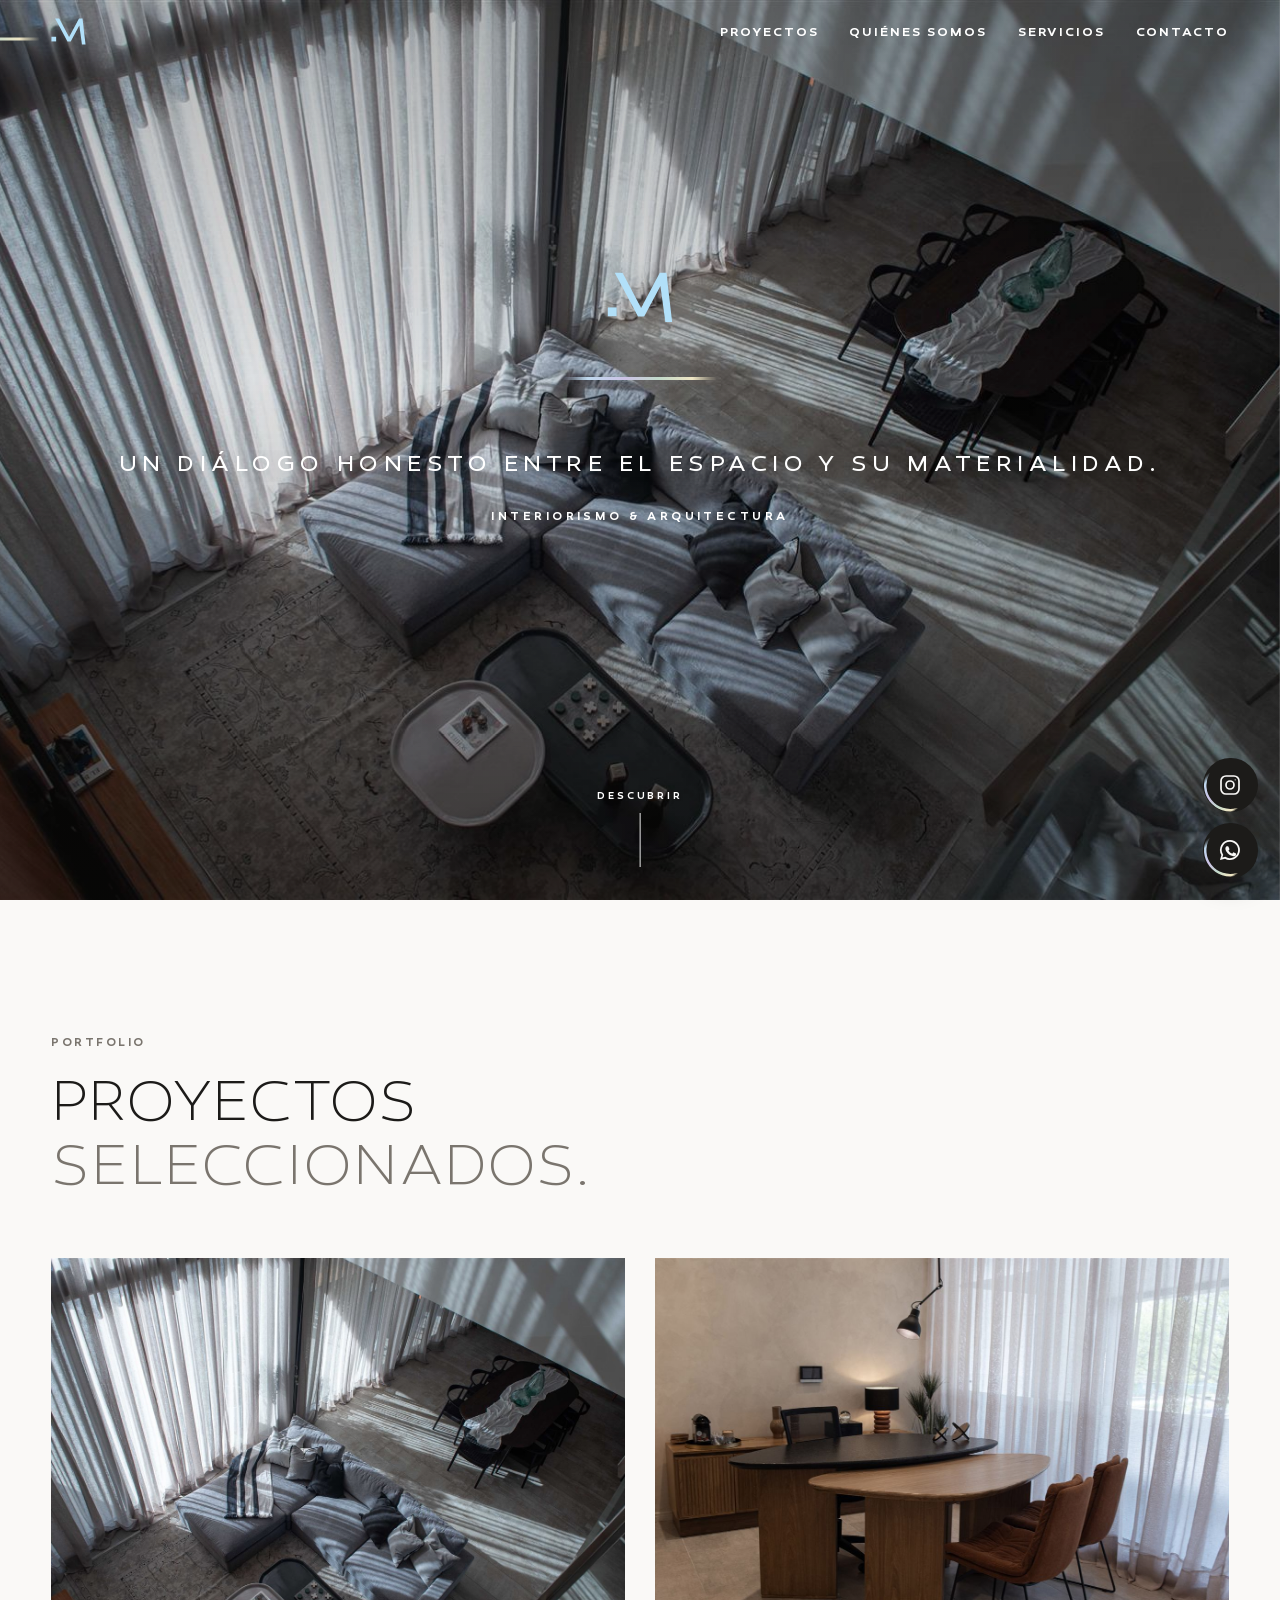
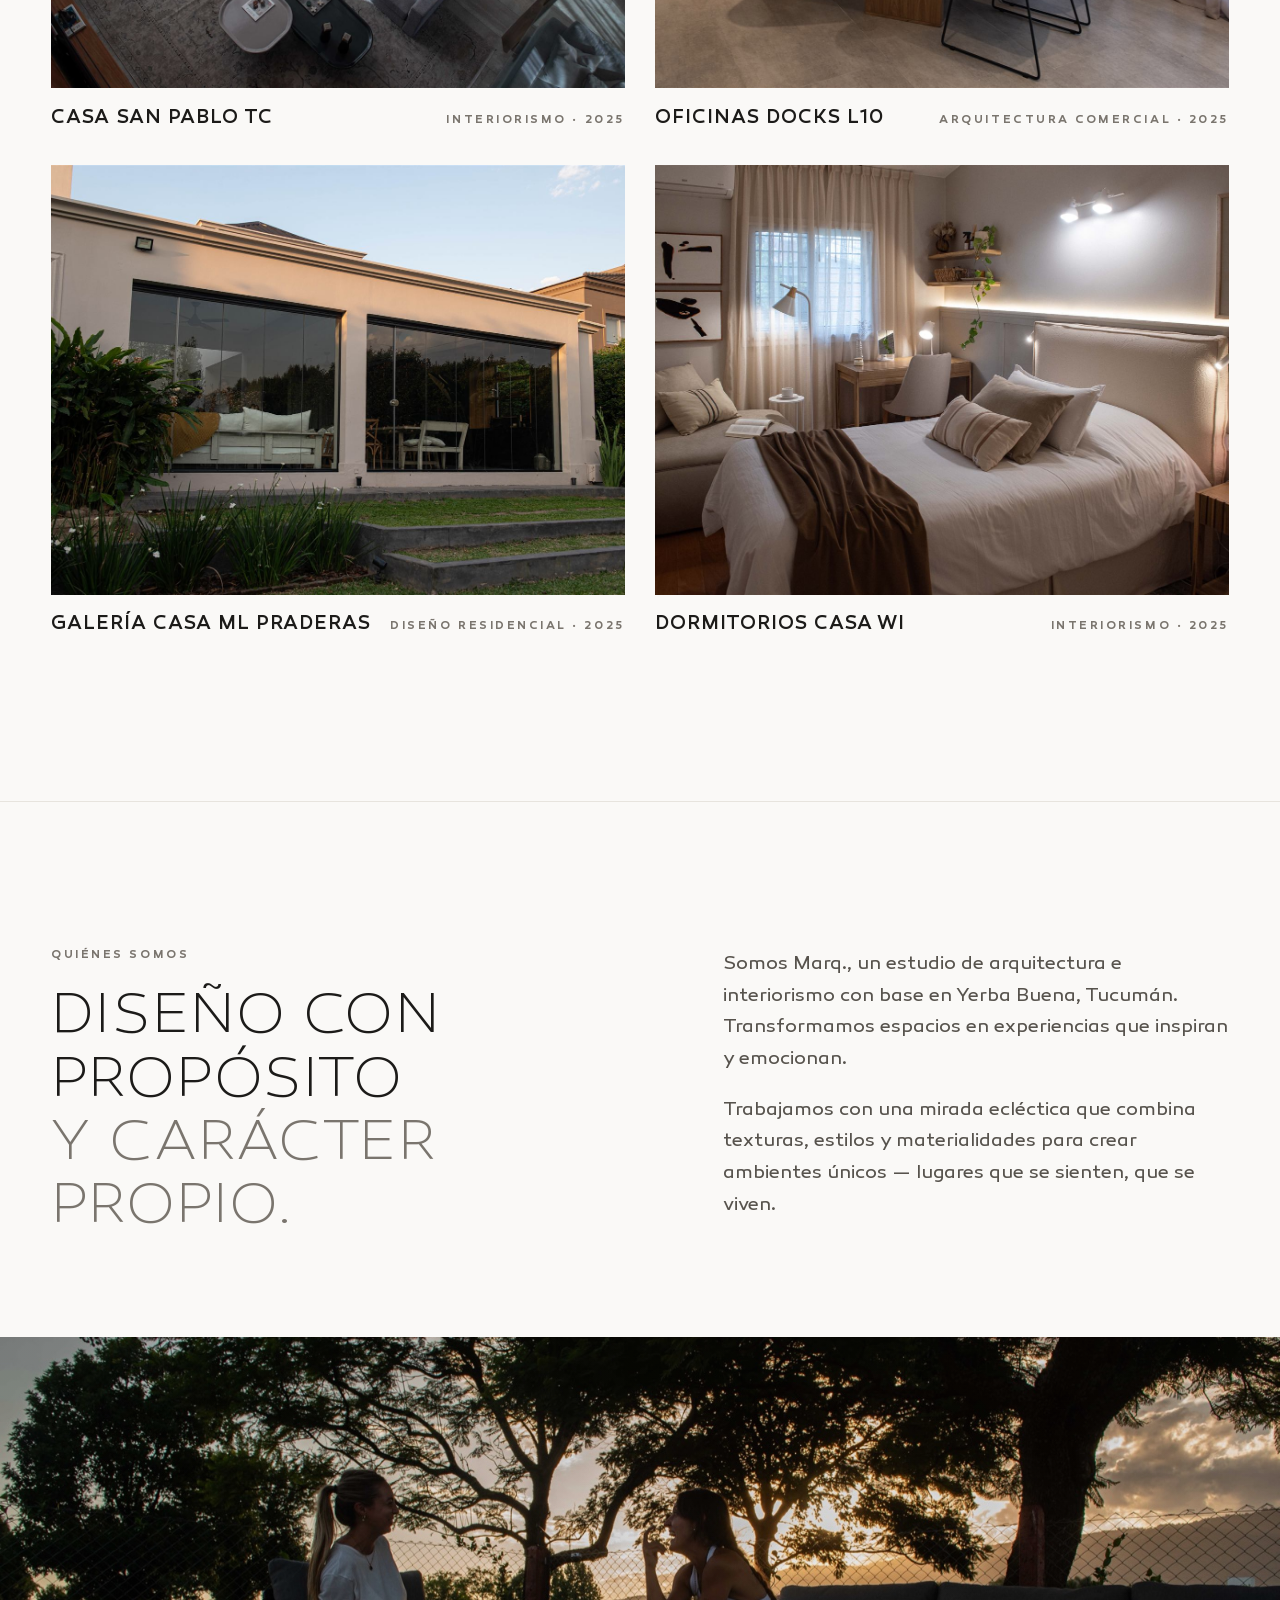
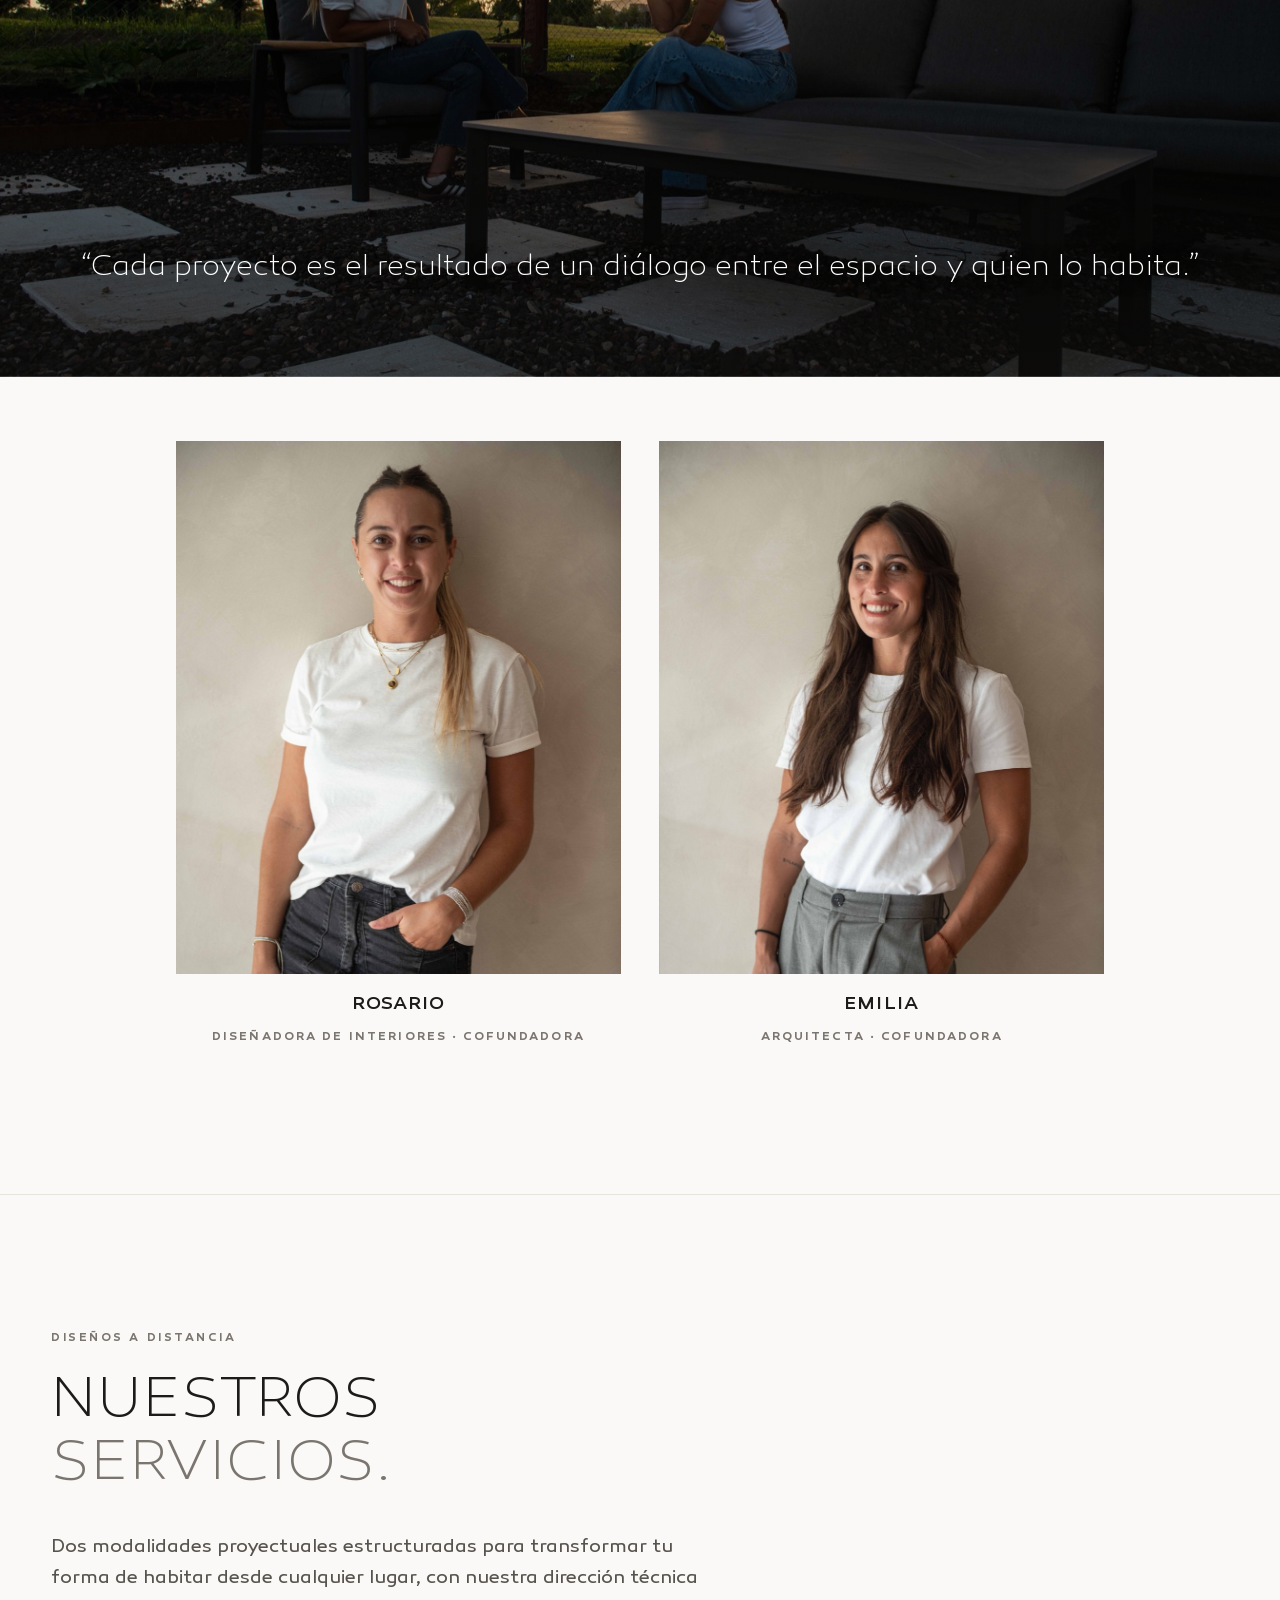
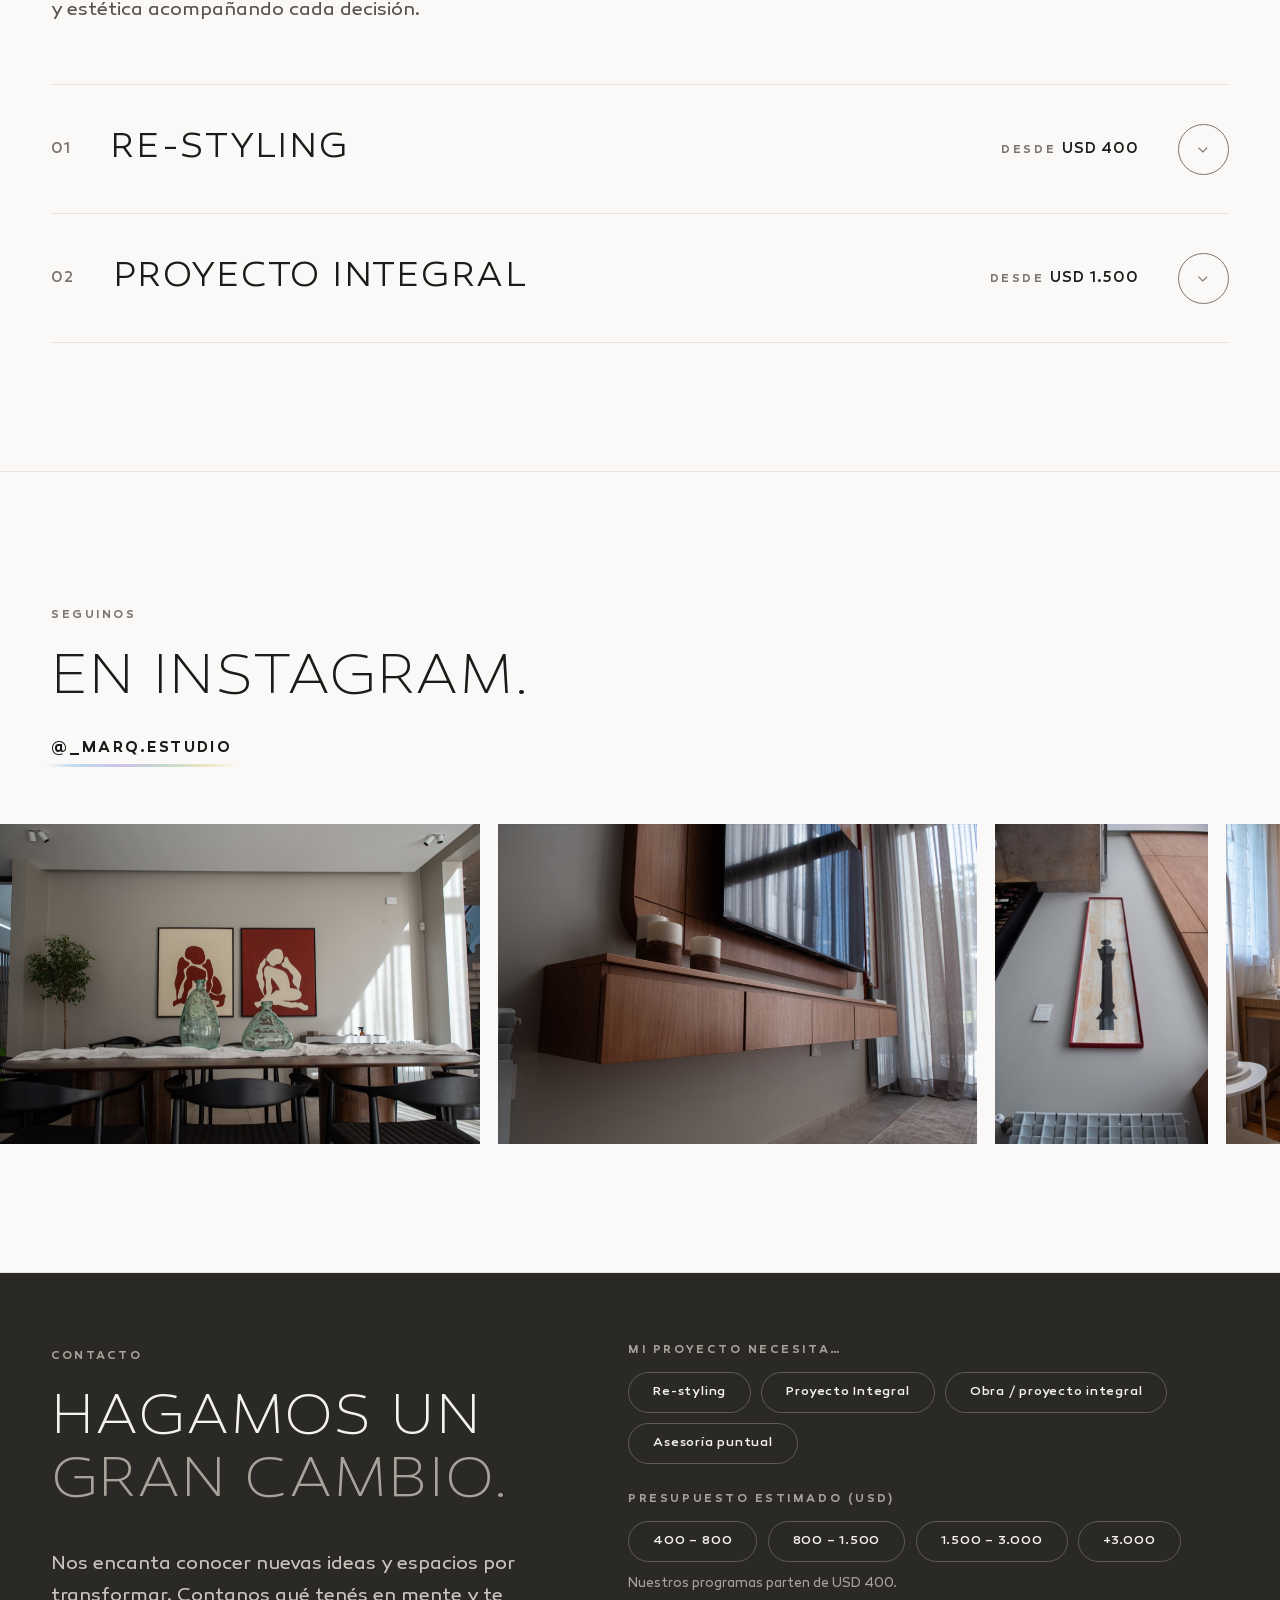
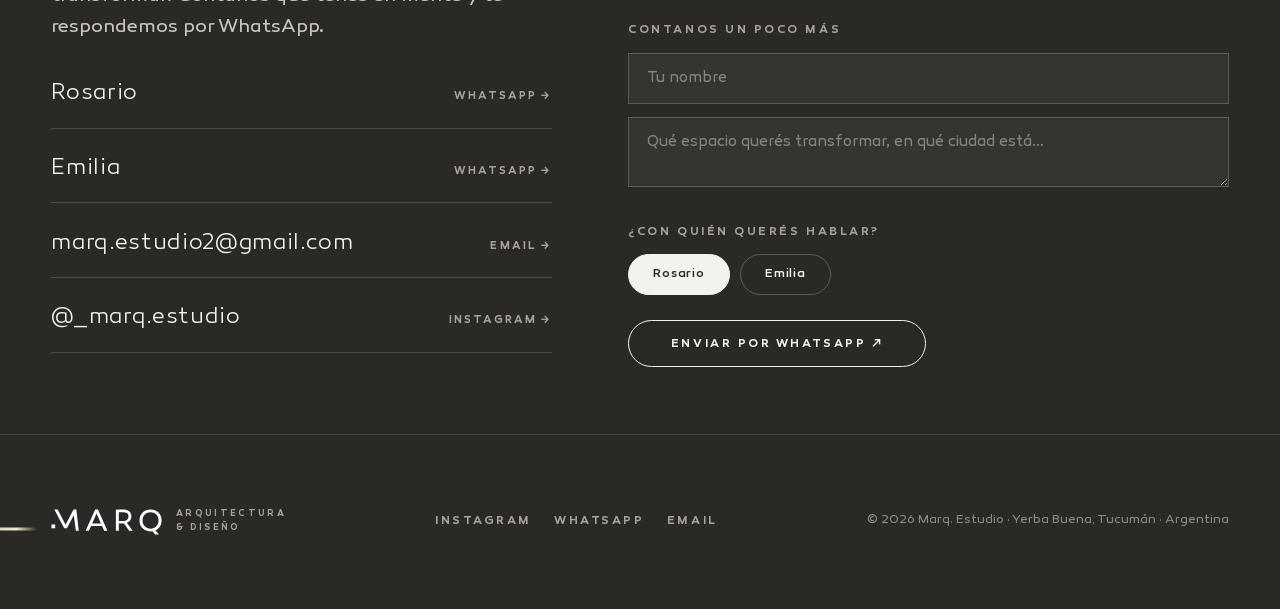
==== commit 2a70ca5a: "Contacto: una sola opción en 'Mi proyecto necesita', igual que en el presupuesto El botón 'Quiero es" ====
--- a/index.html
+++ b/index.html
@@ -252,9 +252,13 @@
     const target = document.querySelector(go.dataset.goto);
     if (target) animateScrollTo(target.getBoundingClientRect().top + window.scrollY);
     if (go.dataset.servicio) {
-      document.querySelectorAll("#chips-necesidad .chip").forEach(c => {
-        if (c.dataset.v === go.dataset.servicio) { c.classList.add("sel"); }
-      });
+      // Comparación tolerante: "Re-Styling" y "Re-styling" son el mismo programa
+      const norm = t => String(t || "").toLowerCase().normalize("NFD")
+        .replace(/[\u0300-\u036f]/g, "").replace(/[^a-z0-9]+/g, "");
+      const buscado = norm(go.dataset.servicio);
+      const chips = [...document.querySelectorAll("#chips-necesidad .chip")];
+      const elegido = chips.find(c => norm(c.dataset.v) === buscado);
+      if (elegido) chips.forEach(c => c.classList.toggle("sel", c === elegido));
     }
   });
 
@@ -274,14 +278,13 @@
     });
   });
 
-  // chips selección única por grupo (necesidad admite varias; persona siempre queda una elegida)
+  // chips: una sola opción elegida por grupo (la persona siempre queda elegida)
   ["chips-necesidad", "chips-presupuesto", "chips-wa"].forEach(id => {
     const g = document.getElementById(id);
     g.addEventListener("click", e => {
       const chip = e.target.closest(".chip");
       if (!chip) return;
-      const multi = id === "chips-necesidad";
-      if (!multi) g.querySelectorAll(".chip").forEach(c => { if (c !== chip) c.classList.remove("sel"); });
+      g.querySelectorAll(".chip").forEach(c => { if (c !== chip) c.classList.remove("sel"); });
       if (id === "chips-wa") chip.classList.add("sel");
       else chip.classList.toggle("sel");
     });
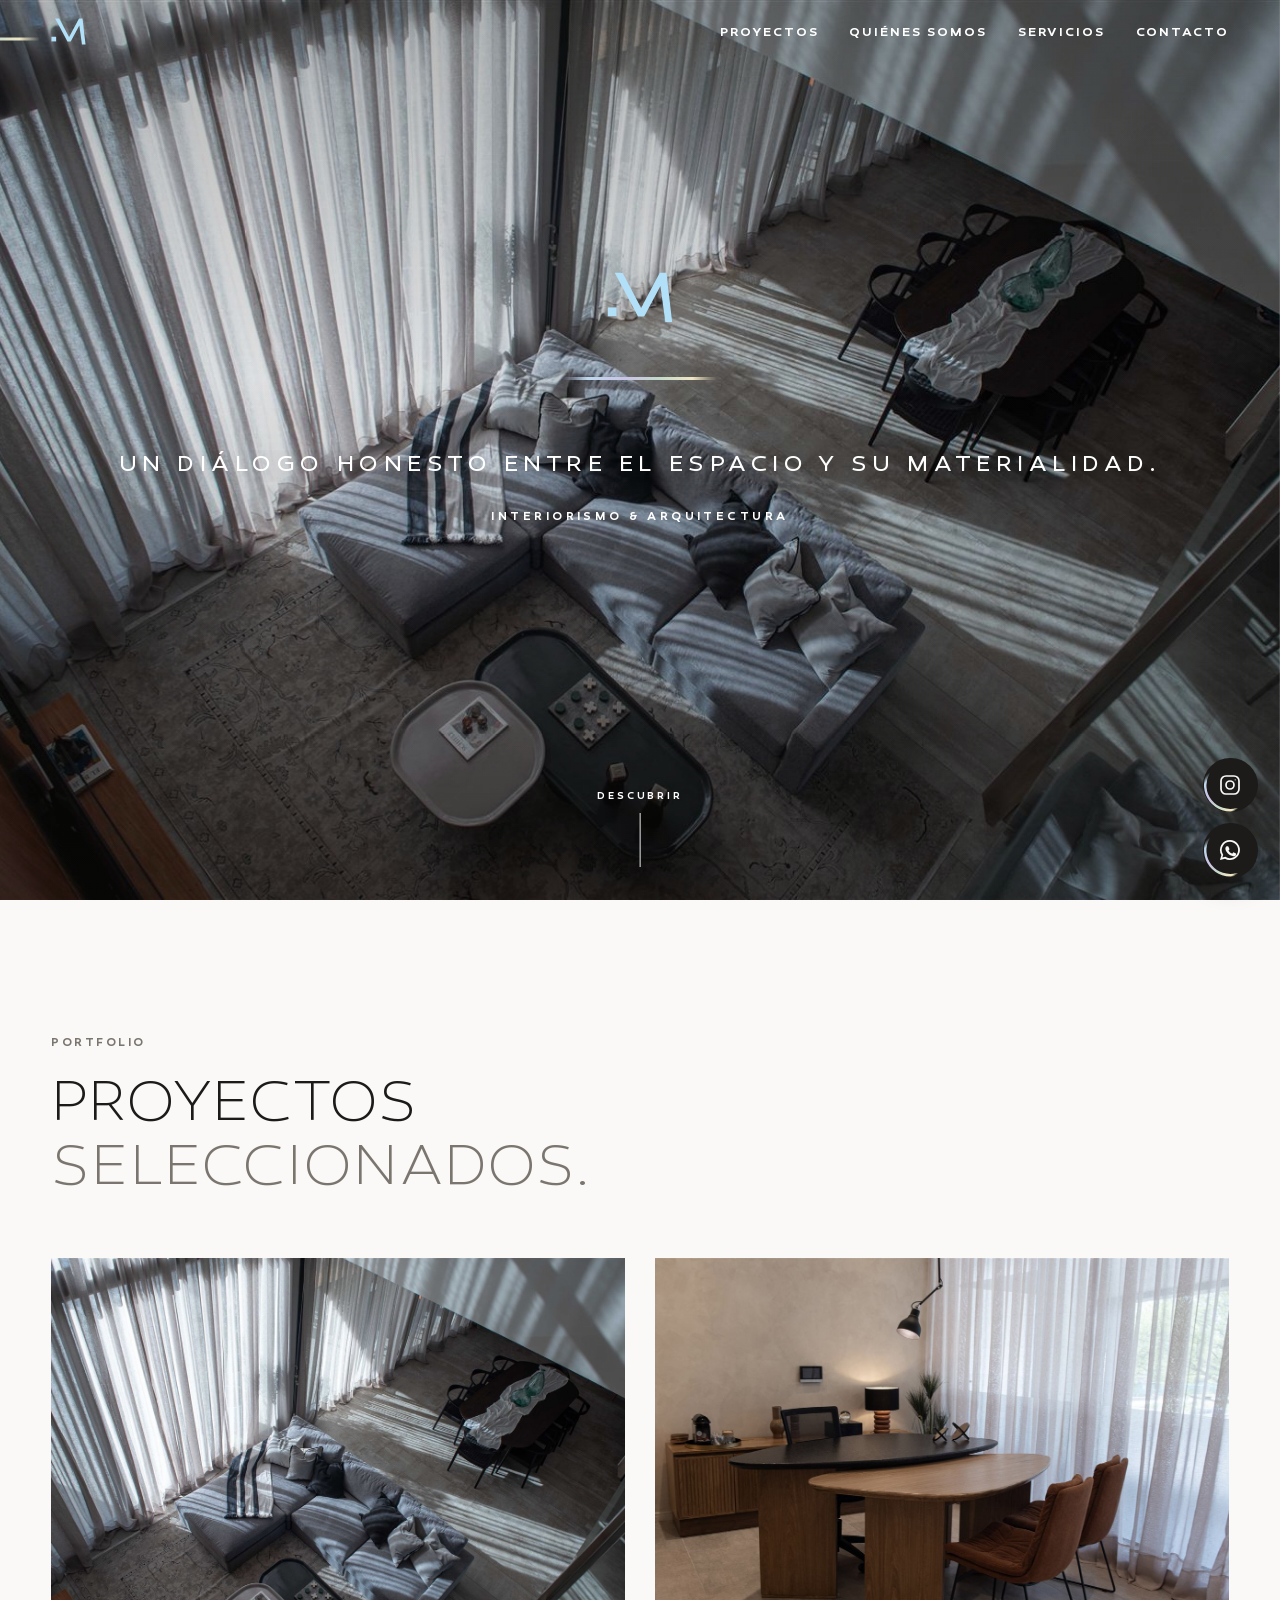
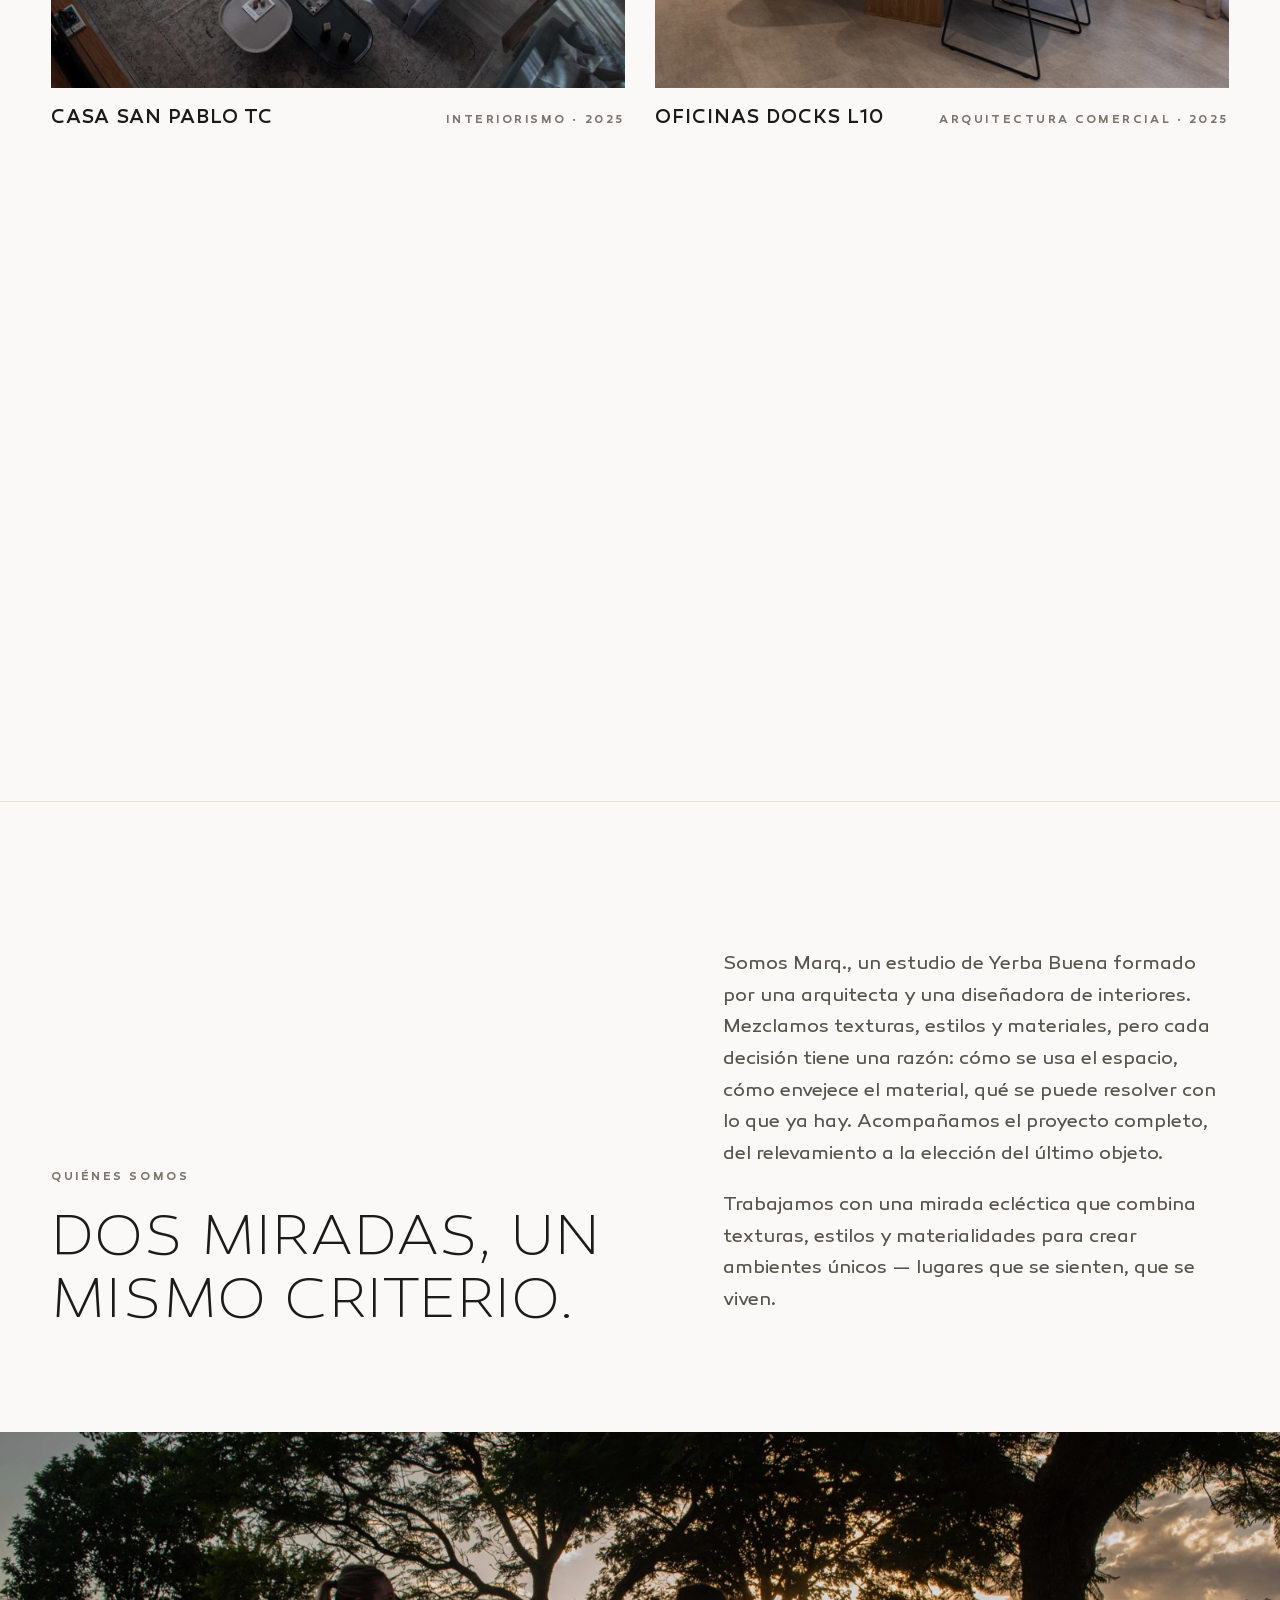
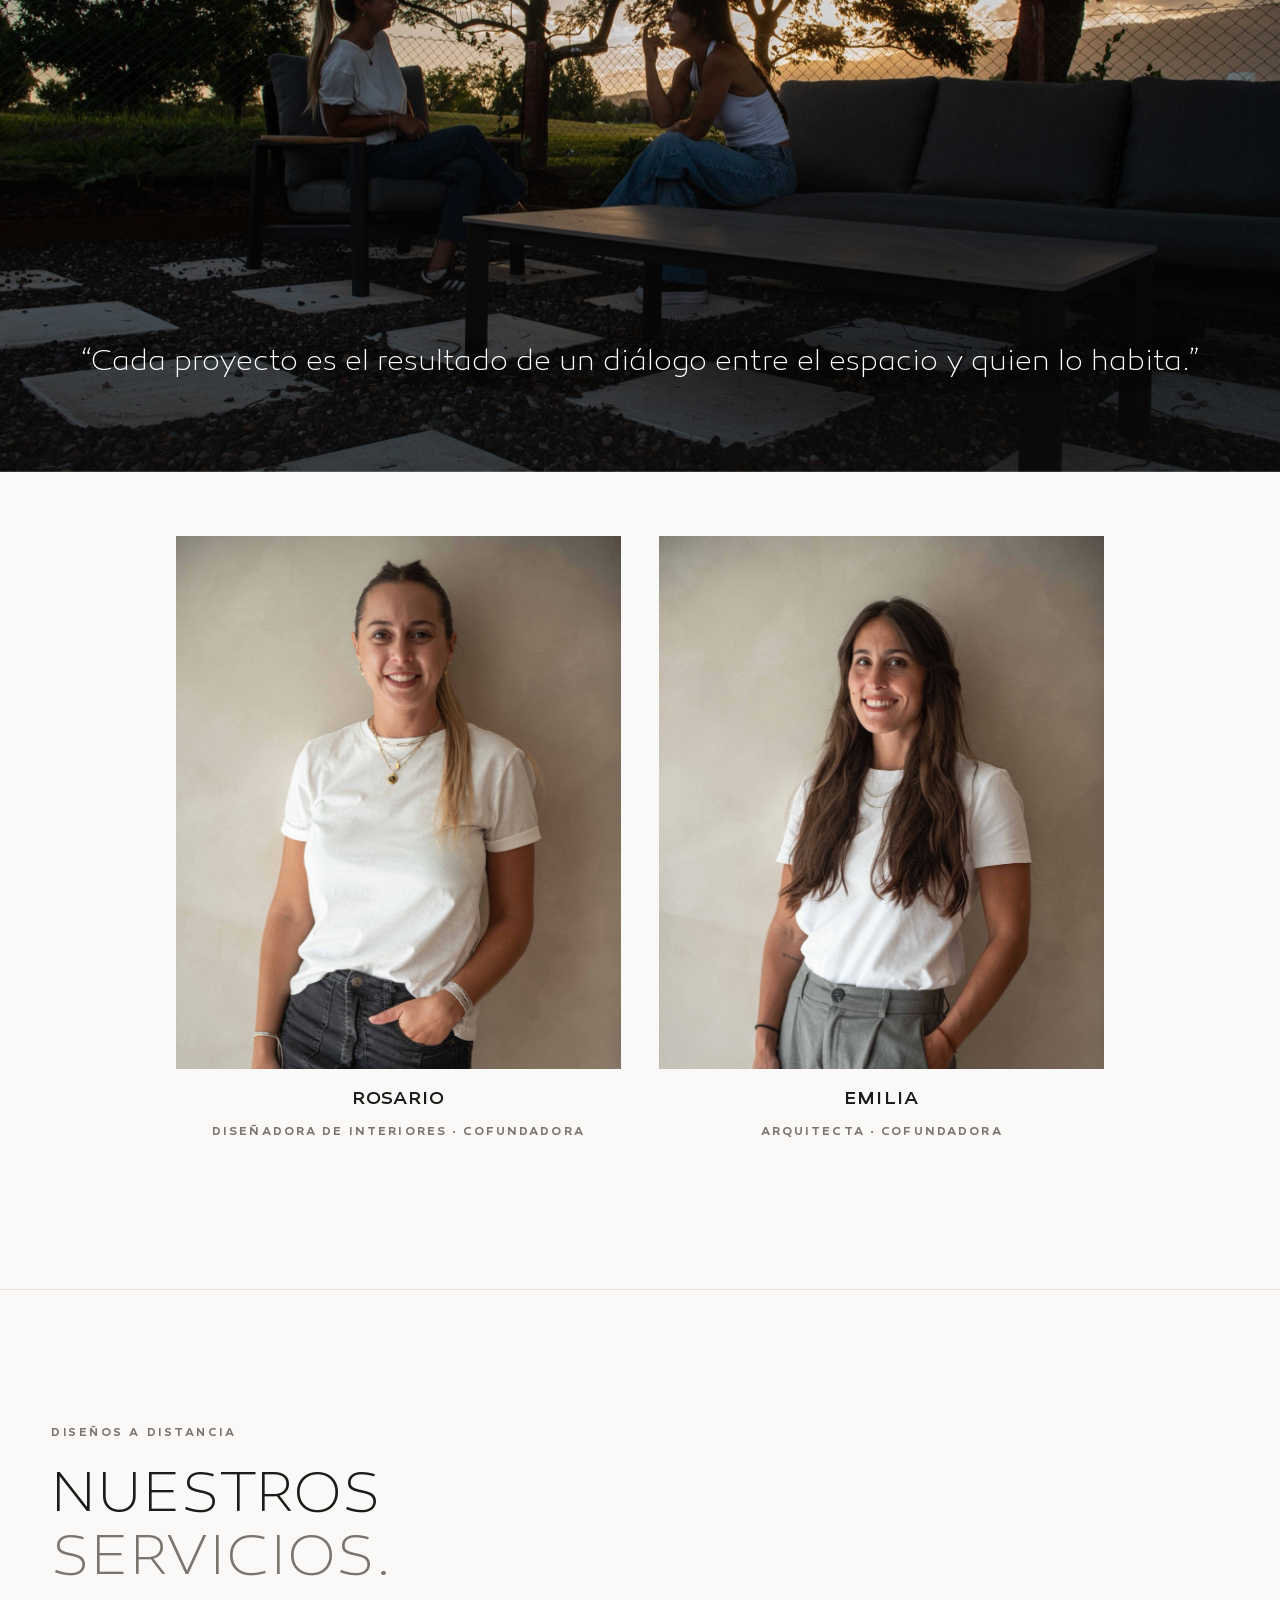
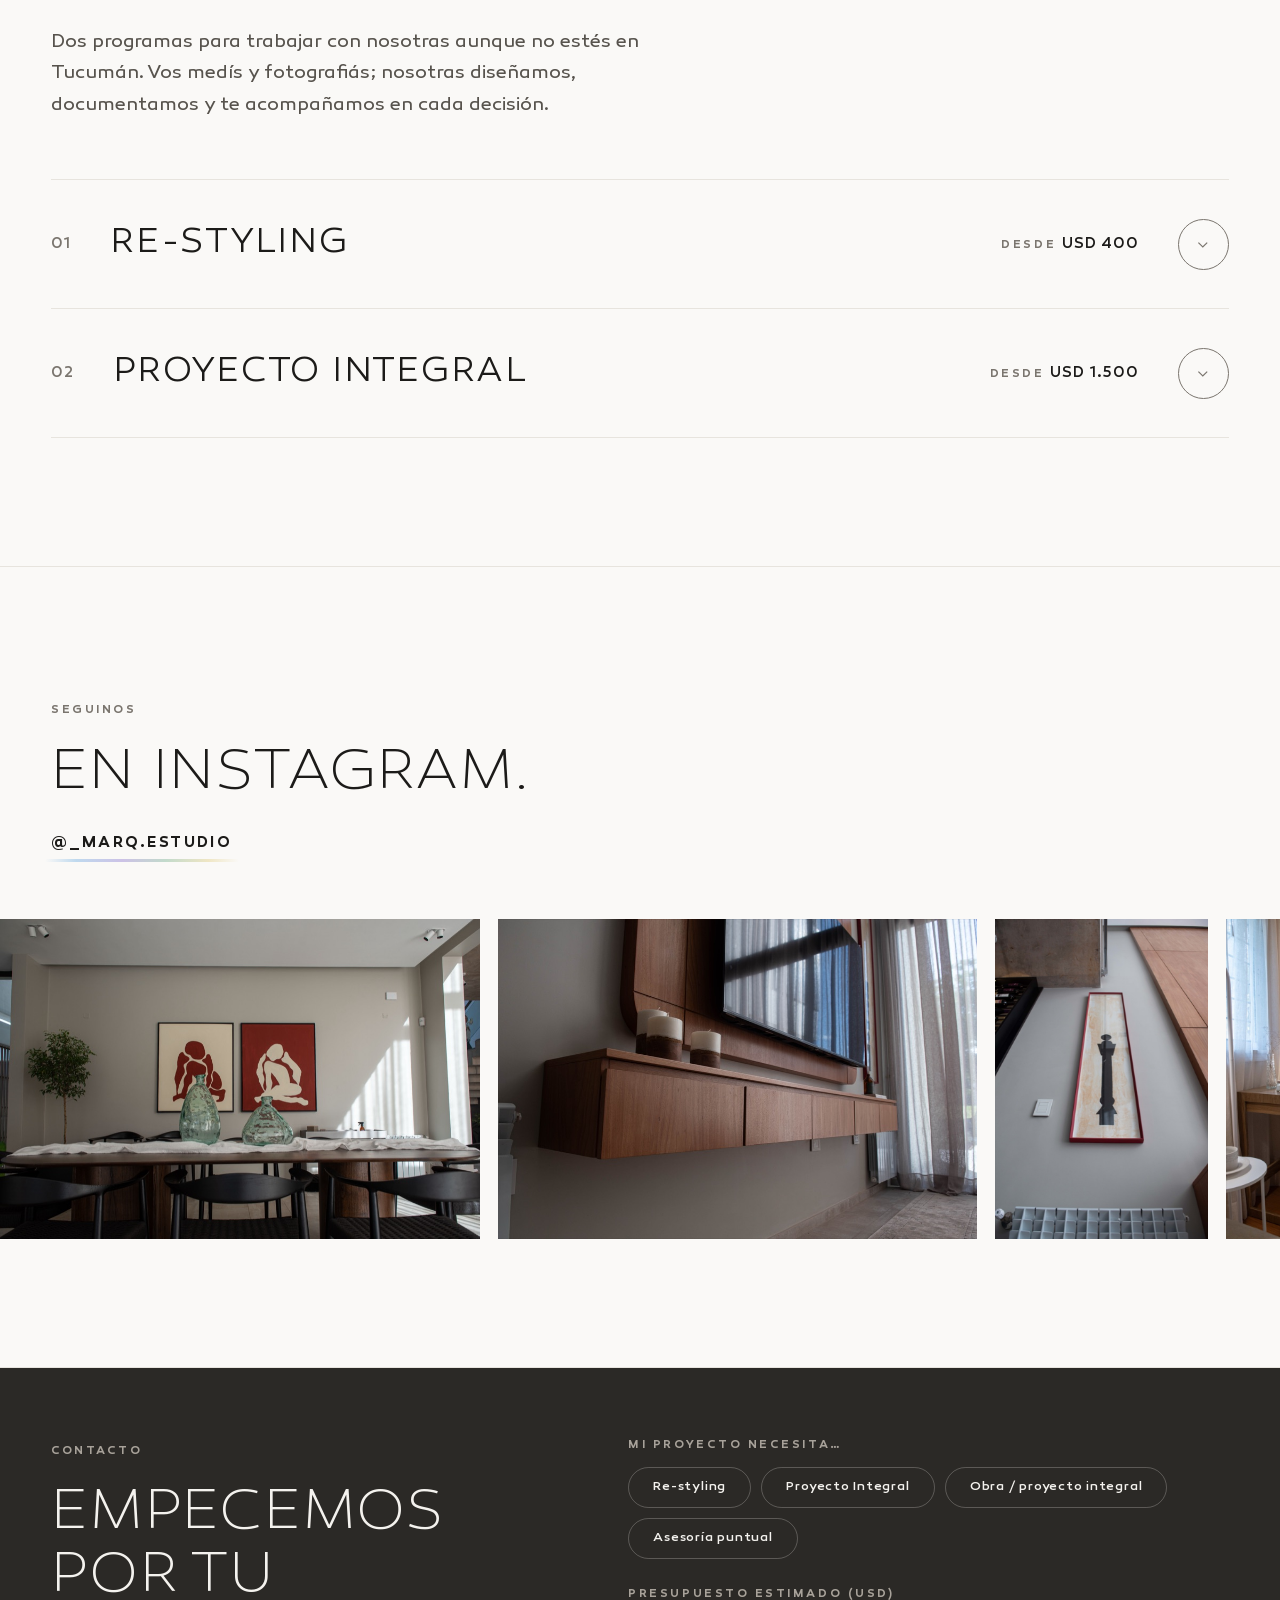
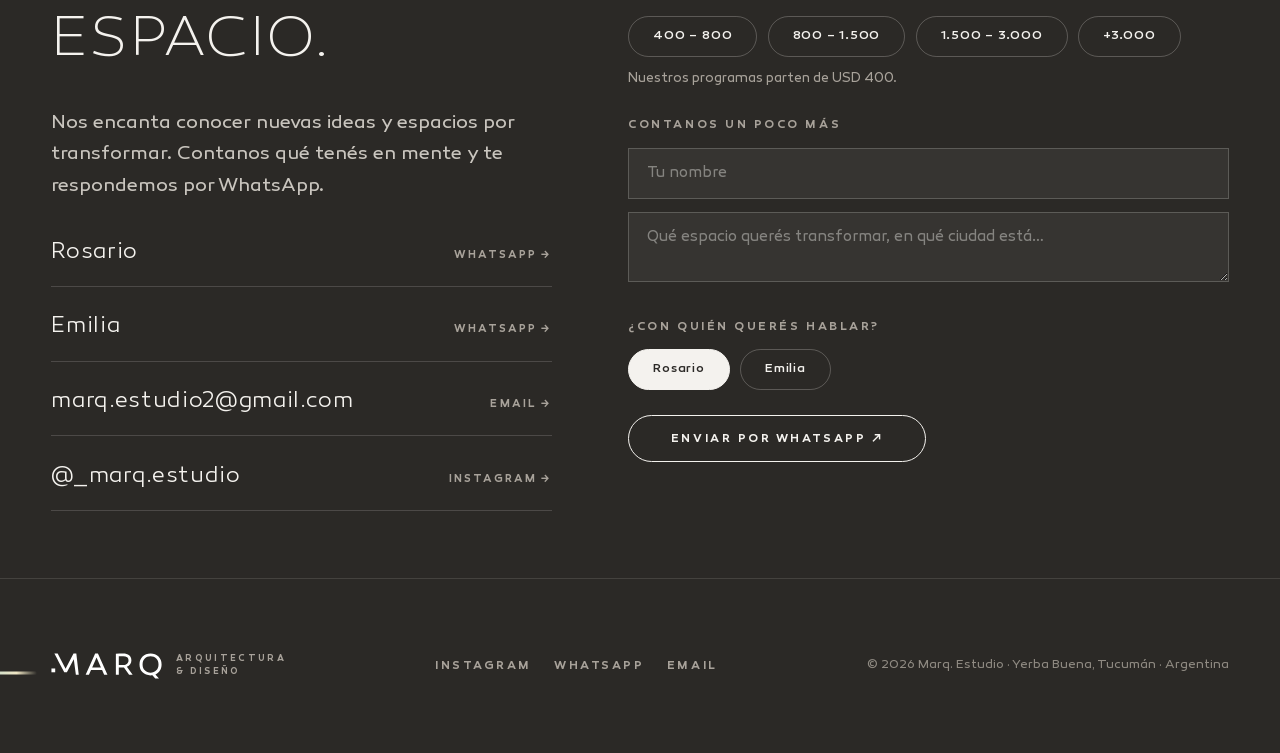
==== commit ddf53f57: "Filtros de proyectos por zona (Tucumán / a distancia), sin publicar todavía - Campo 'zona' por proye" ====
--- a/index.html
+++ b/index.html
@@ -32,7 +32,7 @@
 <link rel="icon" href="assets/brand/favicon.svg?v=6" type="image/svg+xml">
 <link rel="preload" href="assets/fonts/canaro/Canaro-ExtraLight.woff2" as="font" type="font/woff2" crossorigin>
 <link rel="preload" href="assets/fonts/canaro/Canaro-Book.woff2" as="font" type="font/woff2" crossorigin>
-<link rel="stylesheet" href="css/site.css?v=29">
+<link rel="stylesheet" href="css/site.css?v=30">
 </head>
 <body>
 
@@ -78,16 +78,26 @@
       <button class="hero-scroll" data-goto="#proyectos"><span>Descubrir</span><span class="line"></span></button>
     </section>`;
 
+  // Zonas: salen de los proyectos. Si no hay al menos dos distintas, no se muestran filtros.
+  const zonas = [...new Set(data.proyectos.items.map(p => (p.zona || "").trim()).filter(Boolean))];
+  const hayFiltros = zonas.length > 1;
+  const filtrosHtml = !hayFiltros ? "" : `
+          <div class="proj-filtros reveal">
+            <button type="button" class="filtro sel" data-zona="">Todos</button>
+            ${zonas.map(z => `<button type="button" class="filtro" data-zona="${escapeHtml(z)}">${escapeHtml(z)}</button>`).join("")}
+          </div>`;
+
   const projHtml = `
     <section class="section" id="proyectos">
       <div class="wrap">
         <div class="section-head">
           <p class="kicker reveal">Portfolio</p>
           <h2 class="h-section reveal">${twoTone(data.proyectos.titulo)}</h2>
+          ${filtrosHtml}
         </div>
         <div class="proj-grid">
           ${data.proyectos.items.map(p => `
-            <a class="proj-card reveal" href="proyecto.html?p=${encodeURIComponent(p.slug)}">
+            <a class="proj-card reveal" href="proyecto.html?p=${encodeURIComponent(p.slug)}" data-zona="${escapeHtml((p.zona || "").trim())}">
               <div class="frame"><img src="Proyectos/${escapeHtml(p.slug)}/${escapeHtml(p.portada)}" alt="${escapeHtml(p.titulo)}" loading="lazy"></div>
               <div class="meta"><h3>${escapeHtml(p.titulo)}</h3><span class="cat">${escapeHtml(p.categoria)} · ${escapeHtml(p.anio)}</span></div>
             </a>`).join("")}
@@ -262,6 +272,28 @@
     }
   });
 
+  // filtros de proyectos por zona
+  const grupoFiltros = document.querySelector(".proj-filtros");
+  if (grupoFiltros) {
+    const tarjetas = [...document.querySelectorAll(".proj-card")];
+    grupoFiltros.addEventListener("click", e => {
+      const b = e.target.closest(".filtro");
+      if (!b || b.classList.contains("sel")) return;
+      grupoFiltros.querySelectorAll(".filtro").forEach(f => f.classList.toggle("sel", f === b));
+      const z = b.dataset.zona;
+      tarjetas.forEach(c => {
+        const entra = !z || c.dataset.zona === z;
+        if (entra) {
+          c.classList.remove("oculto");
+          requestAnimationFrame(() => c.classList.remove("fuera"));
+        } else {
+          c.classList.add("fuera");
+          setTimeout(() => { if (c.classList.contains("fuera")) c.classList.add("oculto"); }, 340);
+        }
+      });
+    });
+  }
+
   // acordeón de servicios (uno abierto a la vez)
   document.querySelectorAll(".svc-row").forEach(row => {
     row.addEventListener("click", () => {
--- a/css/site.css
+++ b/css/site.css
@@ -346,7 +346,27 @@
   gap: clamp(1rem, 2.4vw, 2.2rem);
   margin-top: clamp(2rem, 5vw, 3.5rem);
 }
+/* Filtros de proyectos por zona */
+.proj-filtros { display: flex; flex-wrap: wrap; gap: clamp(1.2rem, 2.4vw, 2.2rem); margin-top: 1.6rem; }
+.filtro {
+  appearance: none; background: none; border: 0; font-family: inherit; cursor: pointer;
+  position: relative; padding: 0 0 0.45rem;
+  font-size: var(--fs-label); font-weight: 600; letter-spacing: var(--ls-label);
+  text-transform: uppercase; color: var(--taupe);
+  transition: color 0.35s var(--ease-out);
+}
+.filtro:hover { color: var(--ink); }
+.filtro.sel { color: var(--ink); }
+.filtro::after {
+  content: ""; position: absolute; left: -0.35rem; right: -0.35rem; bottom: 0;
+  height: var(--irid-w); border-radius: 2px; background: var(--irid-line);
+  opacity: 0; transition: opacity 0.4s var(--ease-out);
+}
+.filtro.sel::after { opacity: 1; }
+
 .proj-card { position: relative; display: block; grid-column: span 6; }
+.proj-card.fuera { opacity: 0; transform: translateY(10px); transition: opacity 0.32s var(--ease-out), transform 0.32s var(--ease-out); }
+.proj-card.oculto { display: none; }
 .proj-card .frame {
   position: relative; overflow: clip; background: var(--line);
   aspect-ratio: 4 / 3;
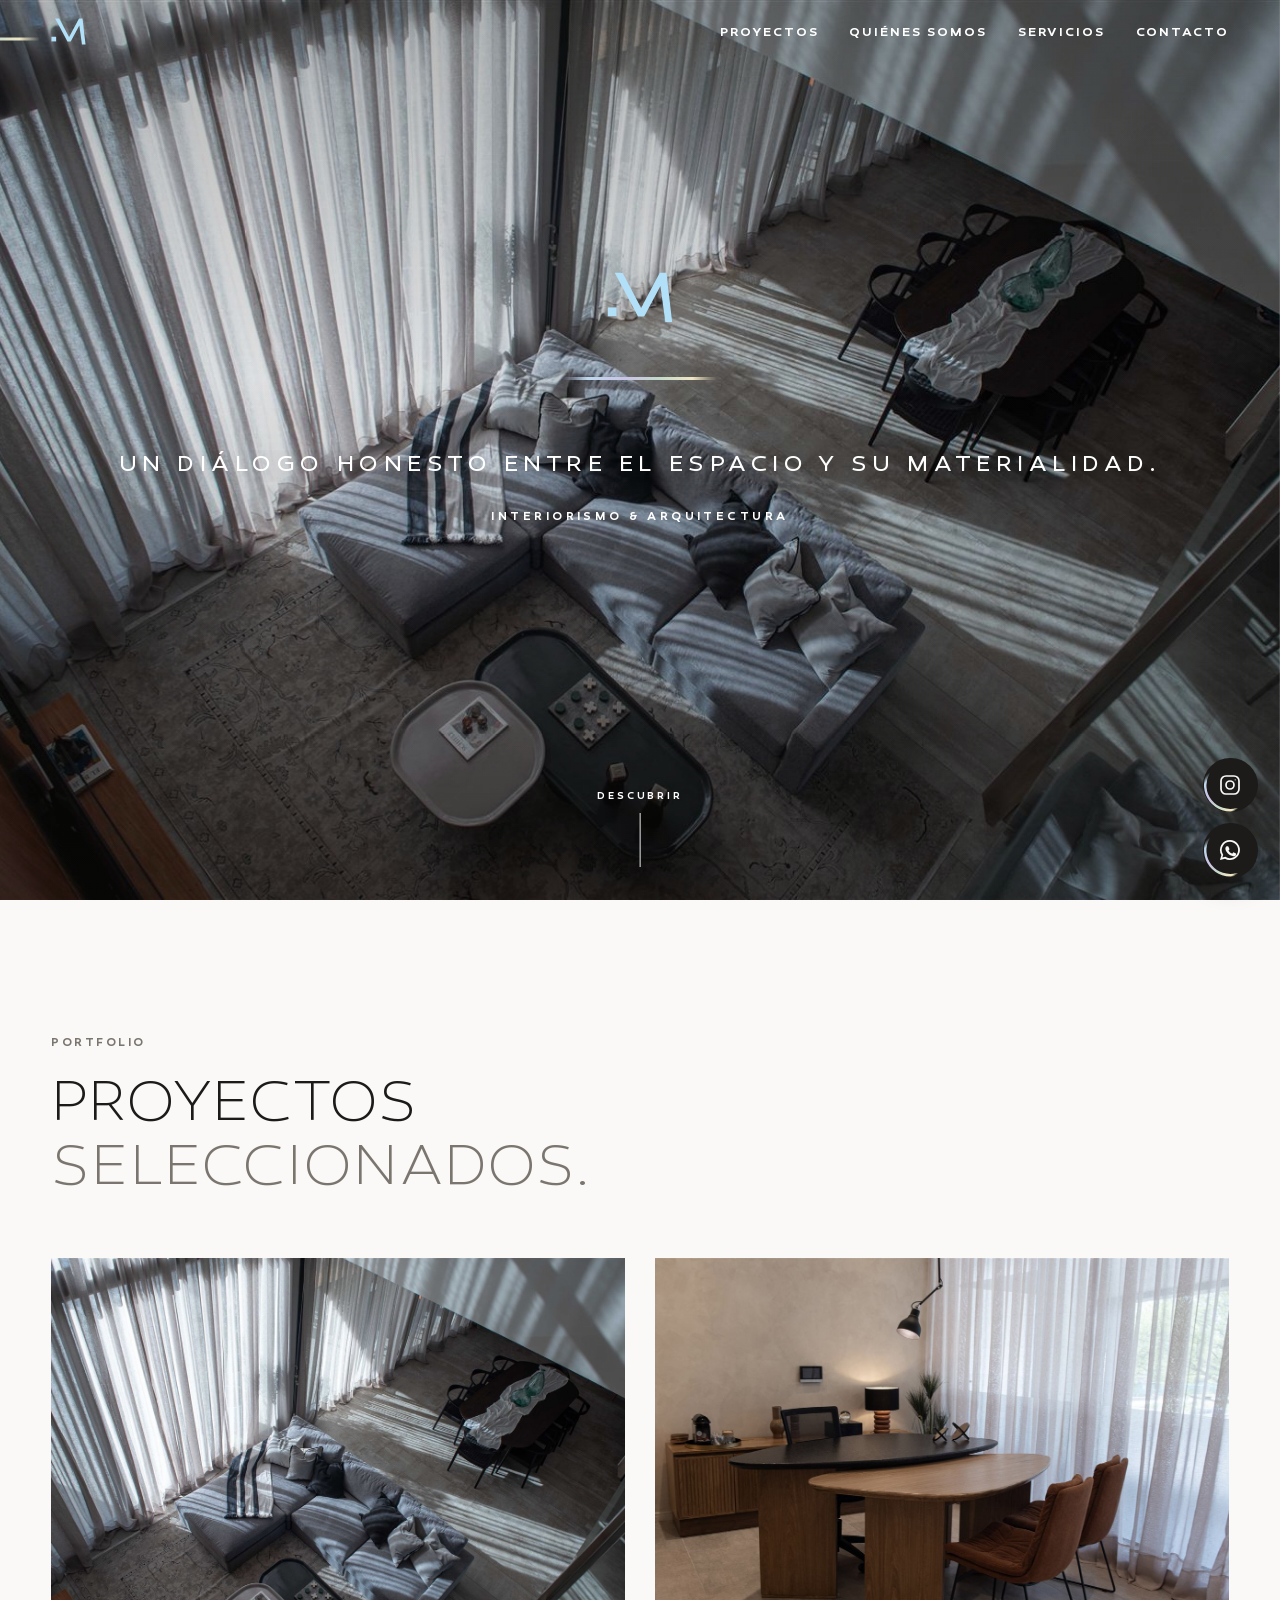
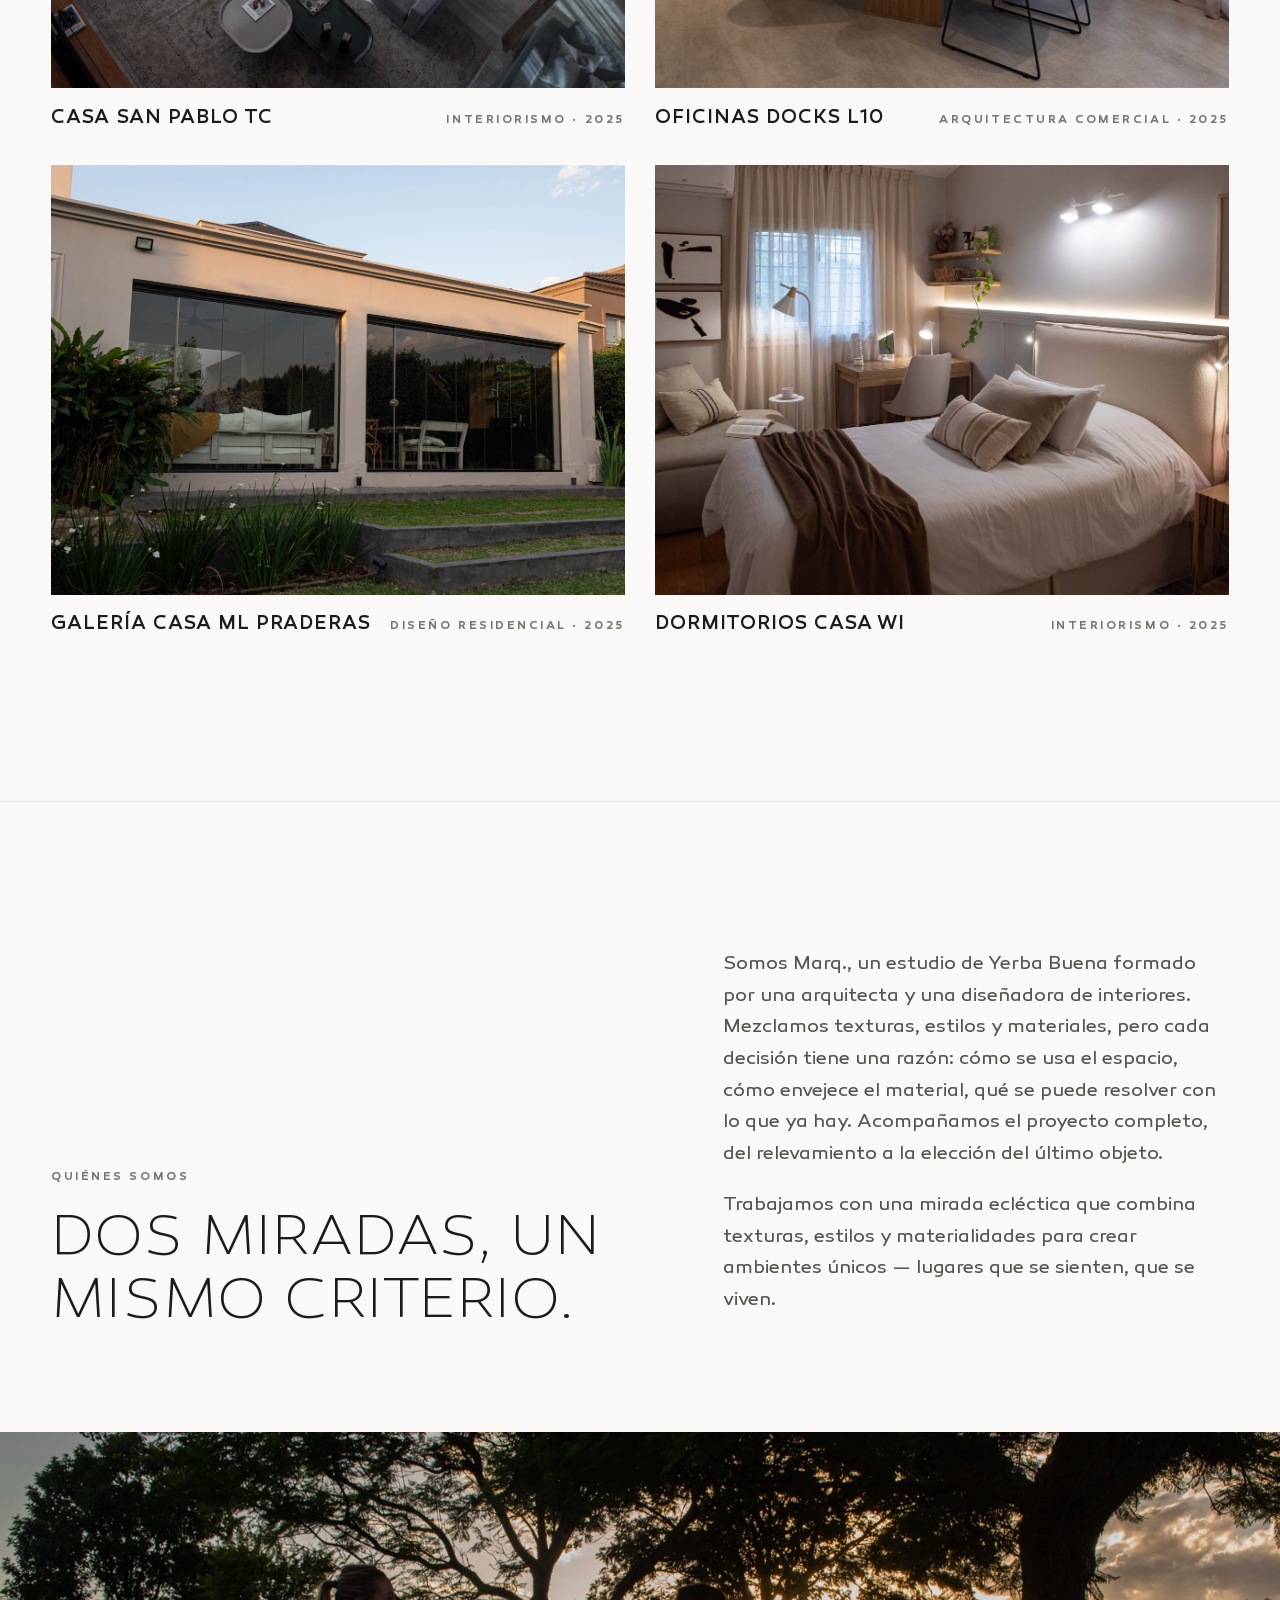
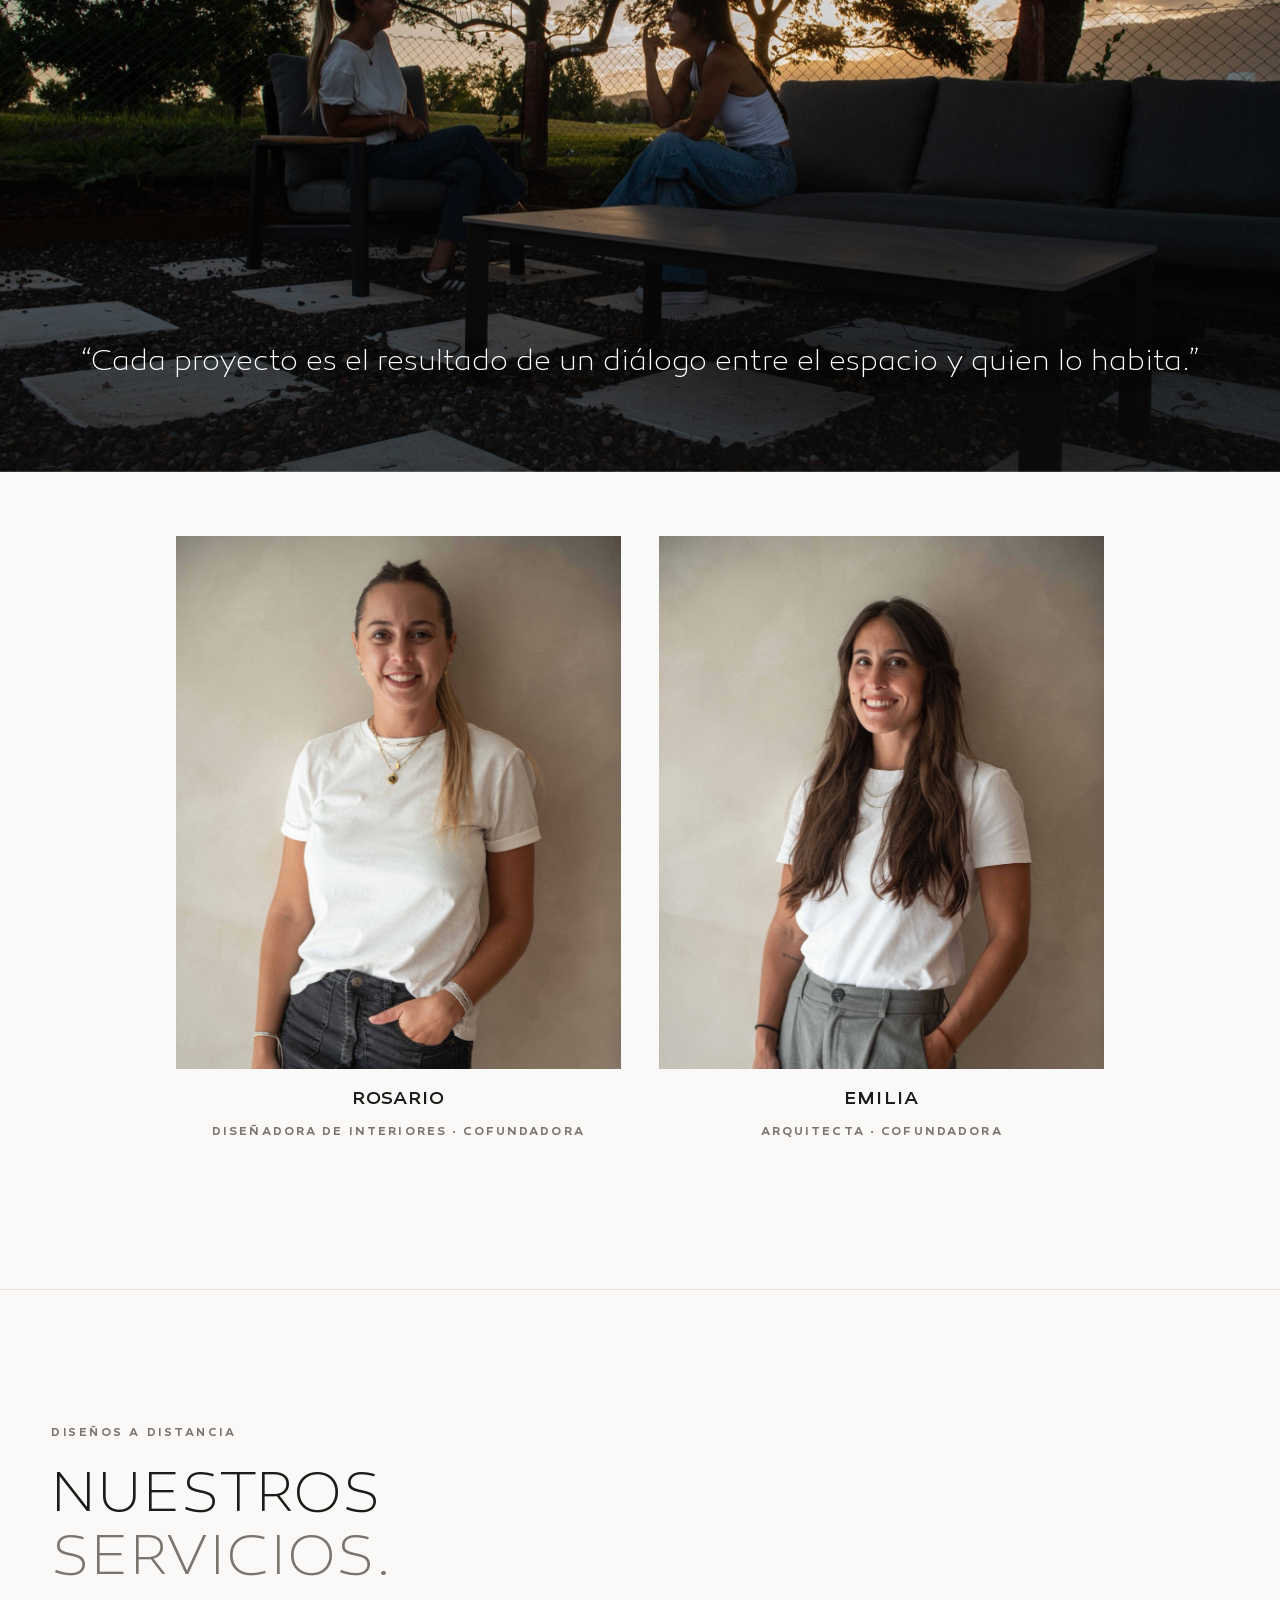
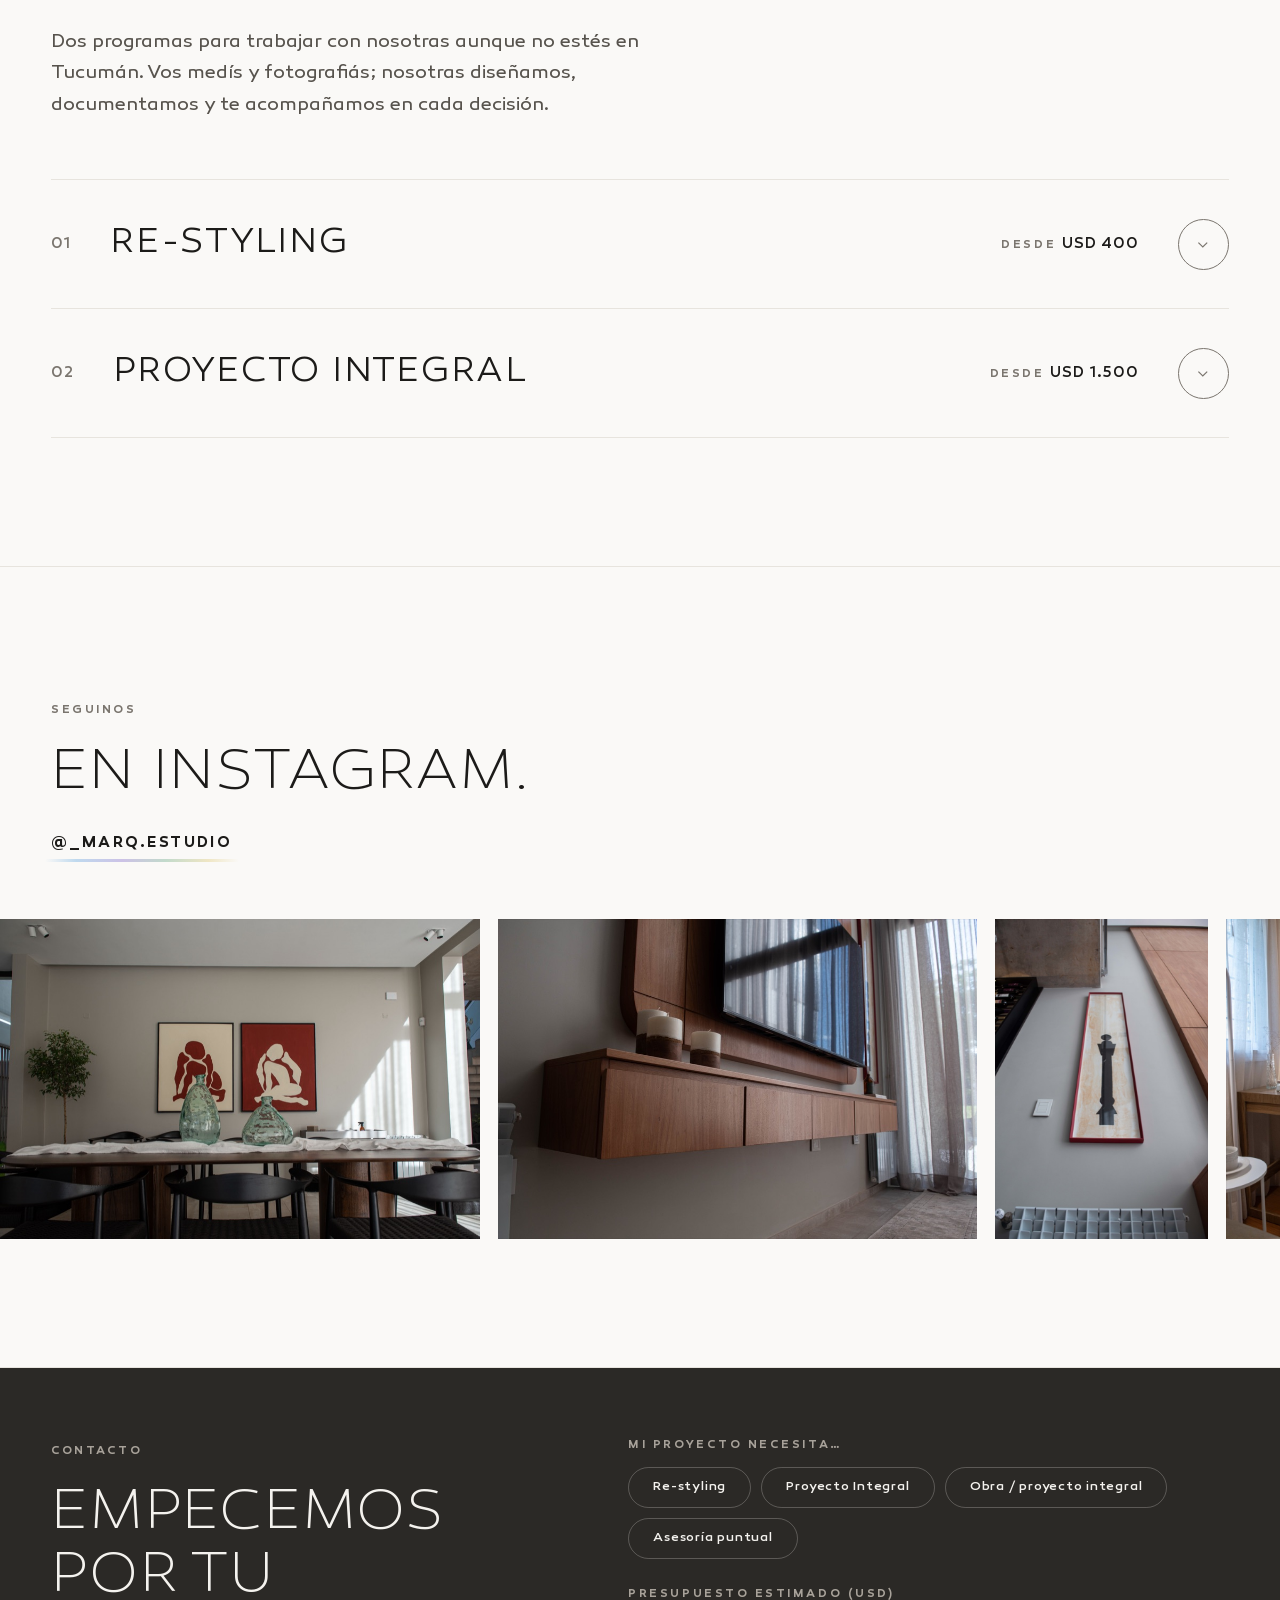
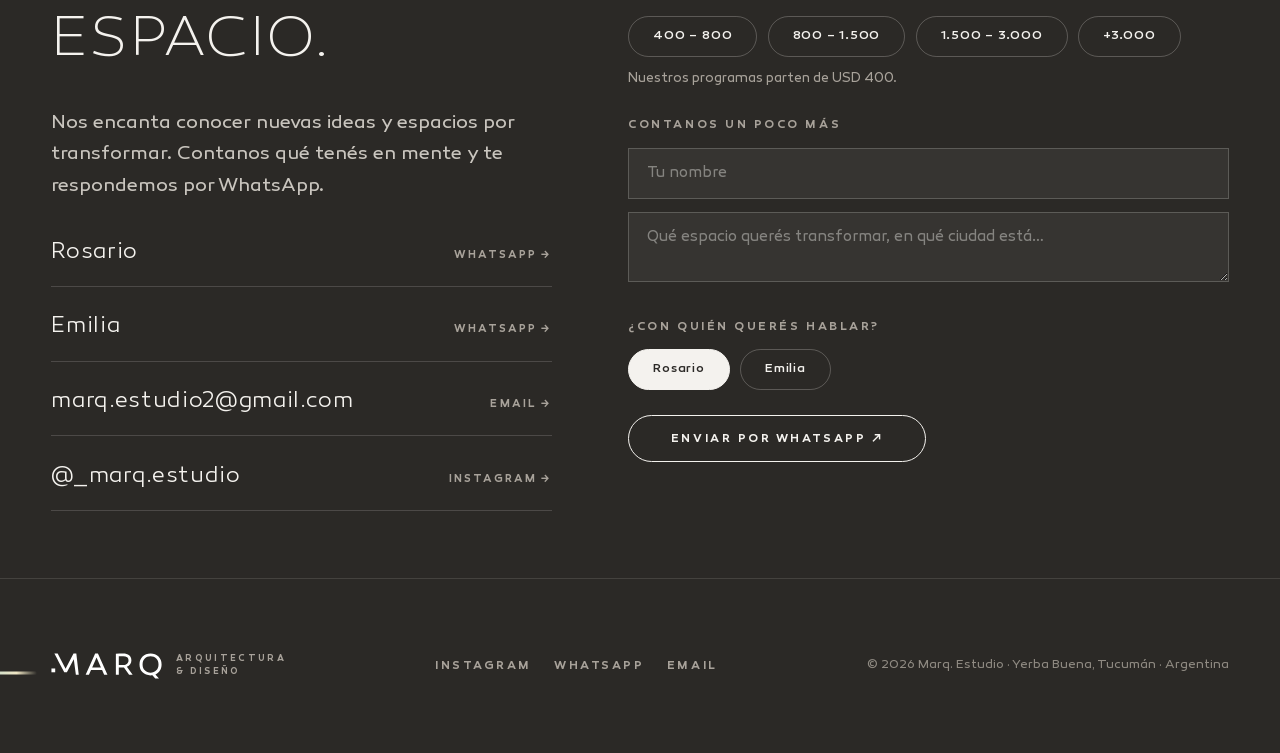
==== commit bd8f1cf3: "Servicios: modalidad por programa (en Tucumán / a distancia) y etiqueta de sección editable La secci" ====
--- a/index.html
+++ b/index.html
@@ -32,7 +32,7 @@
 <link rel="icon" href="assets/brand/favicon.svg?v=6" type="image/svg+xml">
 <link rel="preload" href="assets/fonts/canaro/Canaro-ExtraLight.woff2" as="font" type="font/woff2" crossorigin>
 <link rel="preload" href="assets/fonts/canaro/Canaro-Book.woff2" as="font" type="font/woff2" crossorigin>
-<link rel="stylesheet" href="css/site.css?v=30">
+<link rel="stylesheet" href="css/site.css?v=31">
 </head>
 <body>
 
@@ -142,7 +142,7 @@
     <section class="section" id="servicios">
       <div class="wrap">
         <div class="section-head">
-          <p class="kicker reveal">Diseños a distancia</p>
+          <p class="kicker reveal">${escapeHtml(data.servicios.kicker || "Diseños a distancia")}</p>
           <h2 class="h-section reveal">${twoTone(data.servicios.titulo)}</h2>
           <p class="lead reveal">${escapeHtml(data.servicios.intro)}</p>
         </div>
@@ -151,7 +151,10 @@
             <article class="svc-item" id="serv-${escapeHtml(s.id)}">
               <button class="svc-row" aria-expanded="false" aria-controls="svc-body-${i}">
                 <span class="svc-num">${String(i + 1).padStart(2, "0")}</span>
-                <span class="svc-name">${escapeHtml(s.nombre)}</span>
+                <span class="svc-ident">
+                  <span class="svc-name">${escapeHtml(s.nombre)}</span>
+                  ${(s.modalidad || "").trim() ? `<span class="svc-mod">${escapeHtml(s.modalidad.trim())}</span>` : ""}
+                </span>
                 <span class="svc-desde">USD ${Number(s.desdeUSD).toLocaleString("es-AR")}</span>
                 <span class="svc-arrow" aria-hidden="true"><svg viewBox="0 0 24 24" fill="none" stroke="currentColor" stroke-width="1.6"><path d="M6 9l6 6 6-6"/></svg></span>
               </button>
--- a/css/site.css
+++ b/css/site.css
@@ -478,14 +478,20 @@
   transition: opacity 0.3s;
 }
 .svc-num { font-size: var(--fs-body); font-weight: 500; color: var(--taupe); letter-spacing: 0.08em; }
+/* El nombre y la modalidad (a distancia / en Tucuman) se mueven juntos */
+.svc-ident { display: grid; gap: 0.5rem; justify-items: start; transition: transform 0.55s var(--ease-out); }
+.svc-row:hover .svc-ident { transform: translateX(0.5rem); }
 .svc-name {
   font-weight: 300;
   font-size: var(--fs-sub);
   letter-spacing: 0.05em; text-transform: uppercase; line-height: 1.1;
-  transition: color 0.35s, transform 0.55s var(--ease-out);
+  transition: color 0.35s;
 }
 .svc-row:hover .svc-name, .svc-item.open .svc-name { color: var(--taupe); }
-.svc-row:hover .svc-name { transform: translateX(0.5rem); }
+.svc-mod {
+  font-size: var(--fs-label); font-weight: 600; letter-spacing: var(--ls-label);
+  text-transform: uppercase; color: var(--taupe);
+}
 .svc-desde {
   font-size: var(--fs-body); font-weight: 500; letter-spacing: 0.06em;
   color: var(--ink); white-space: nowrap;
